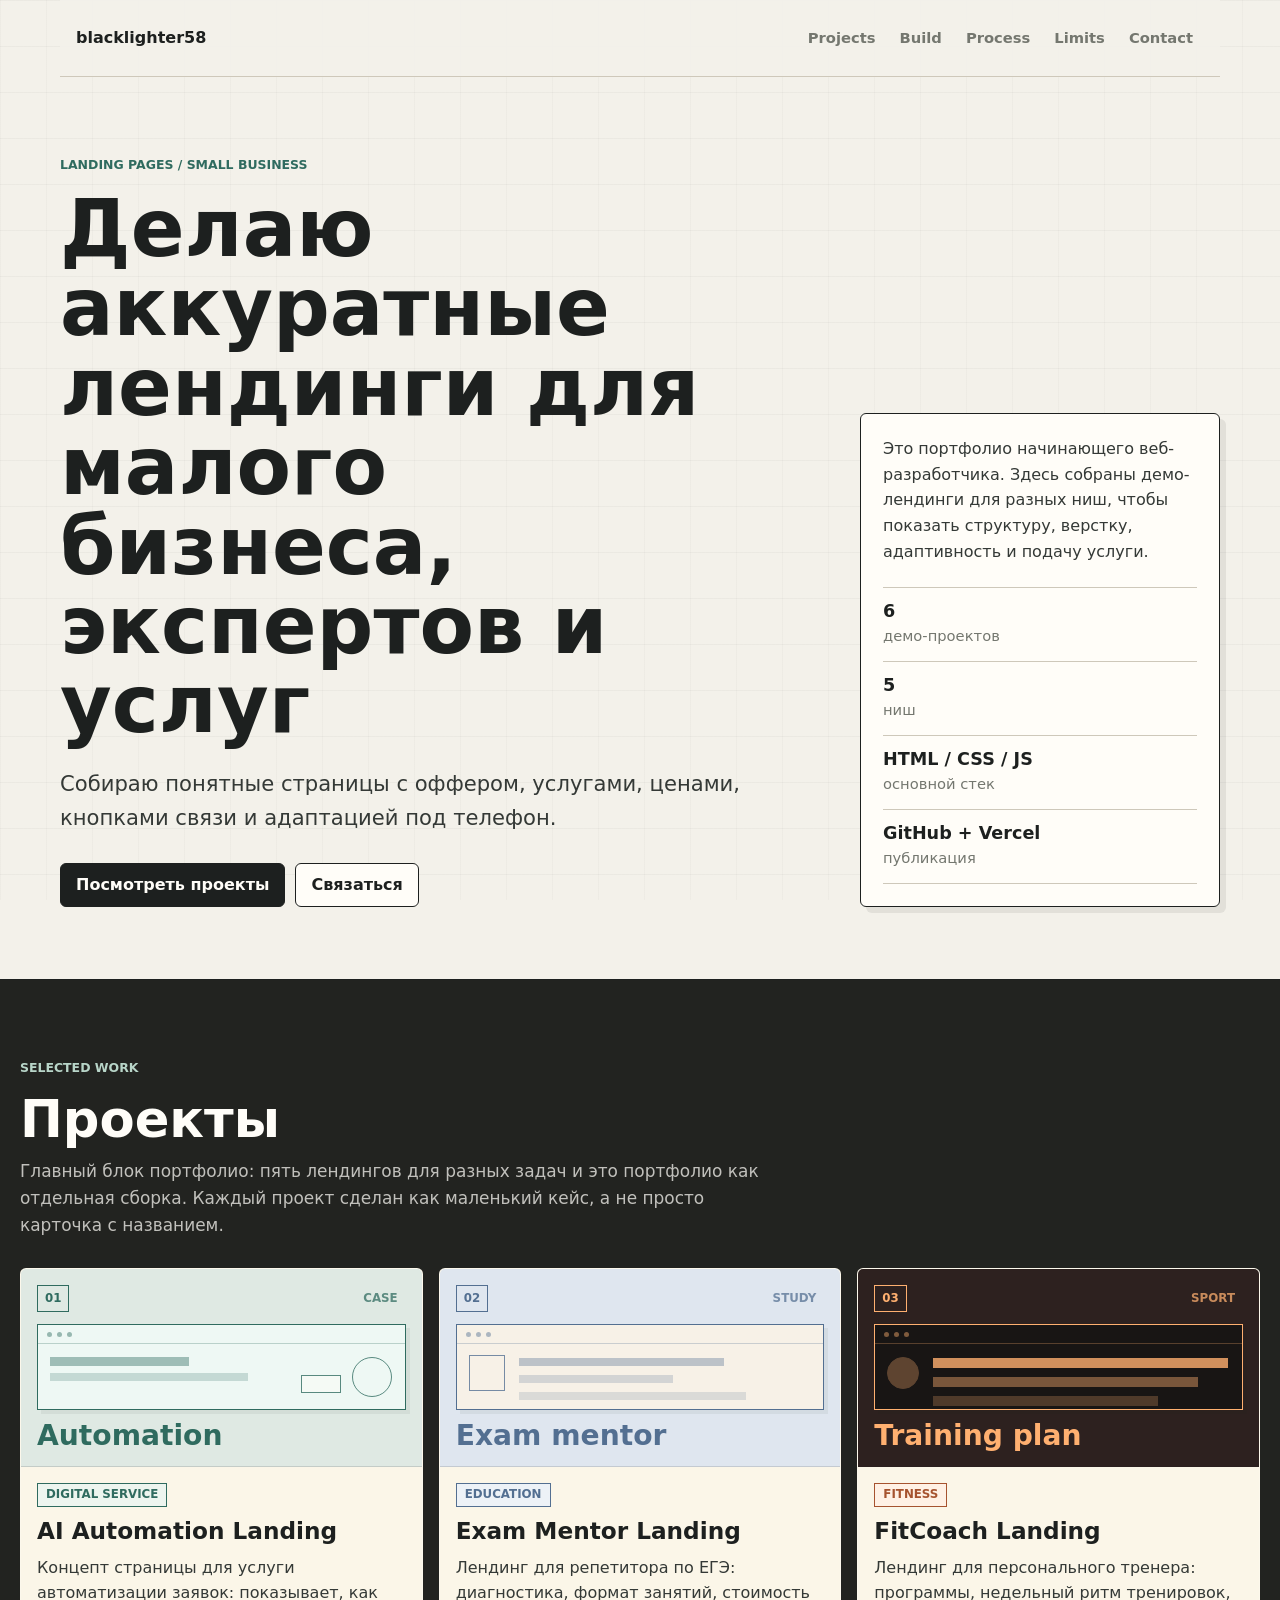
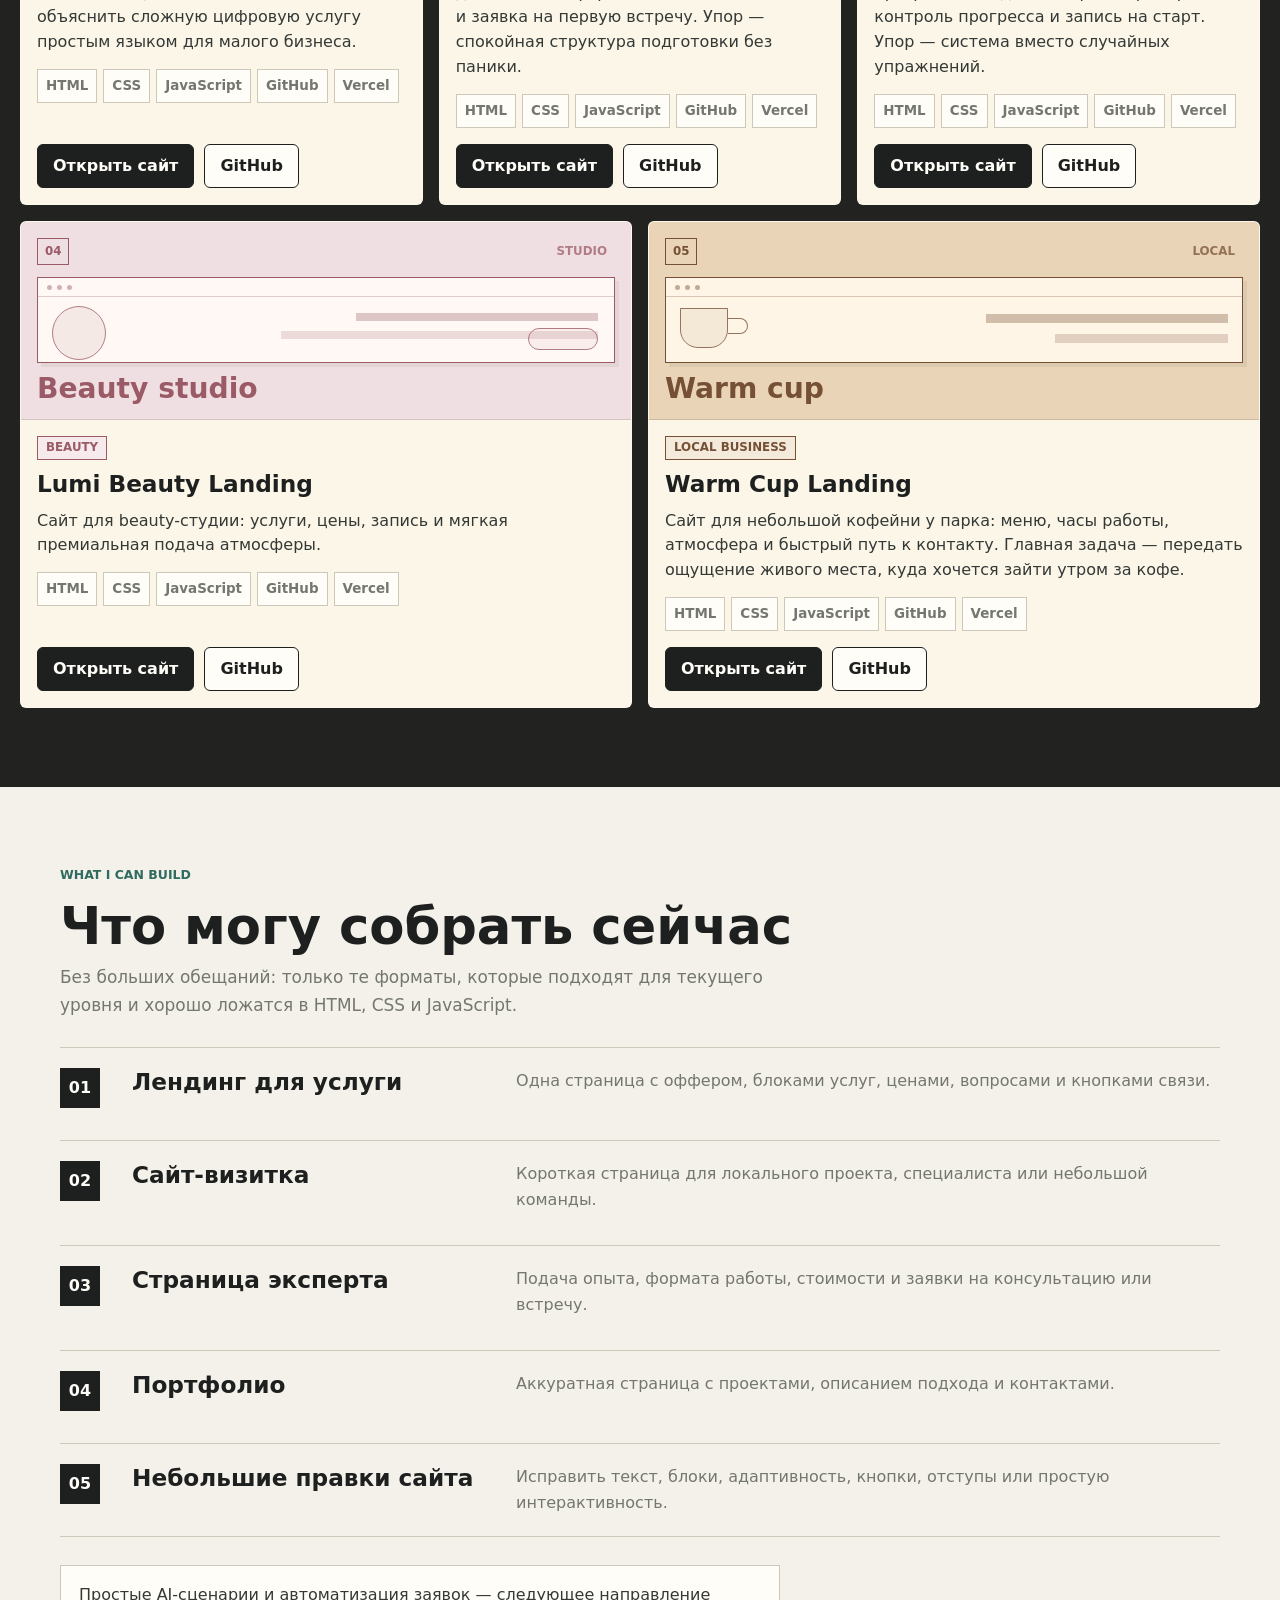
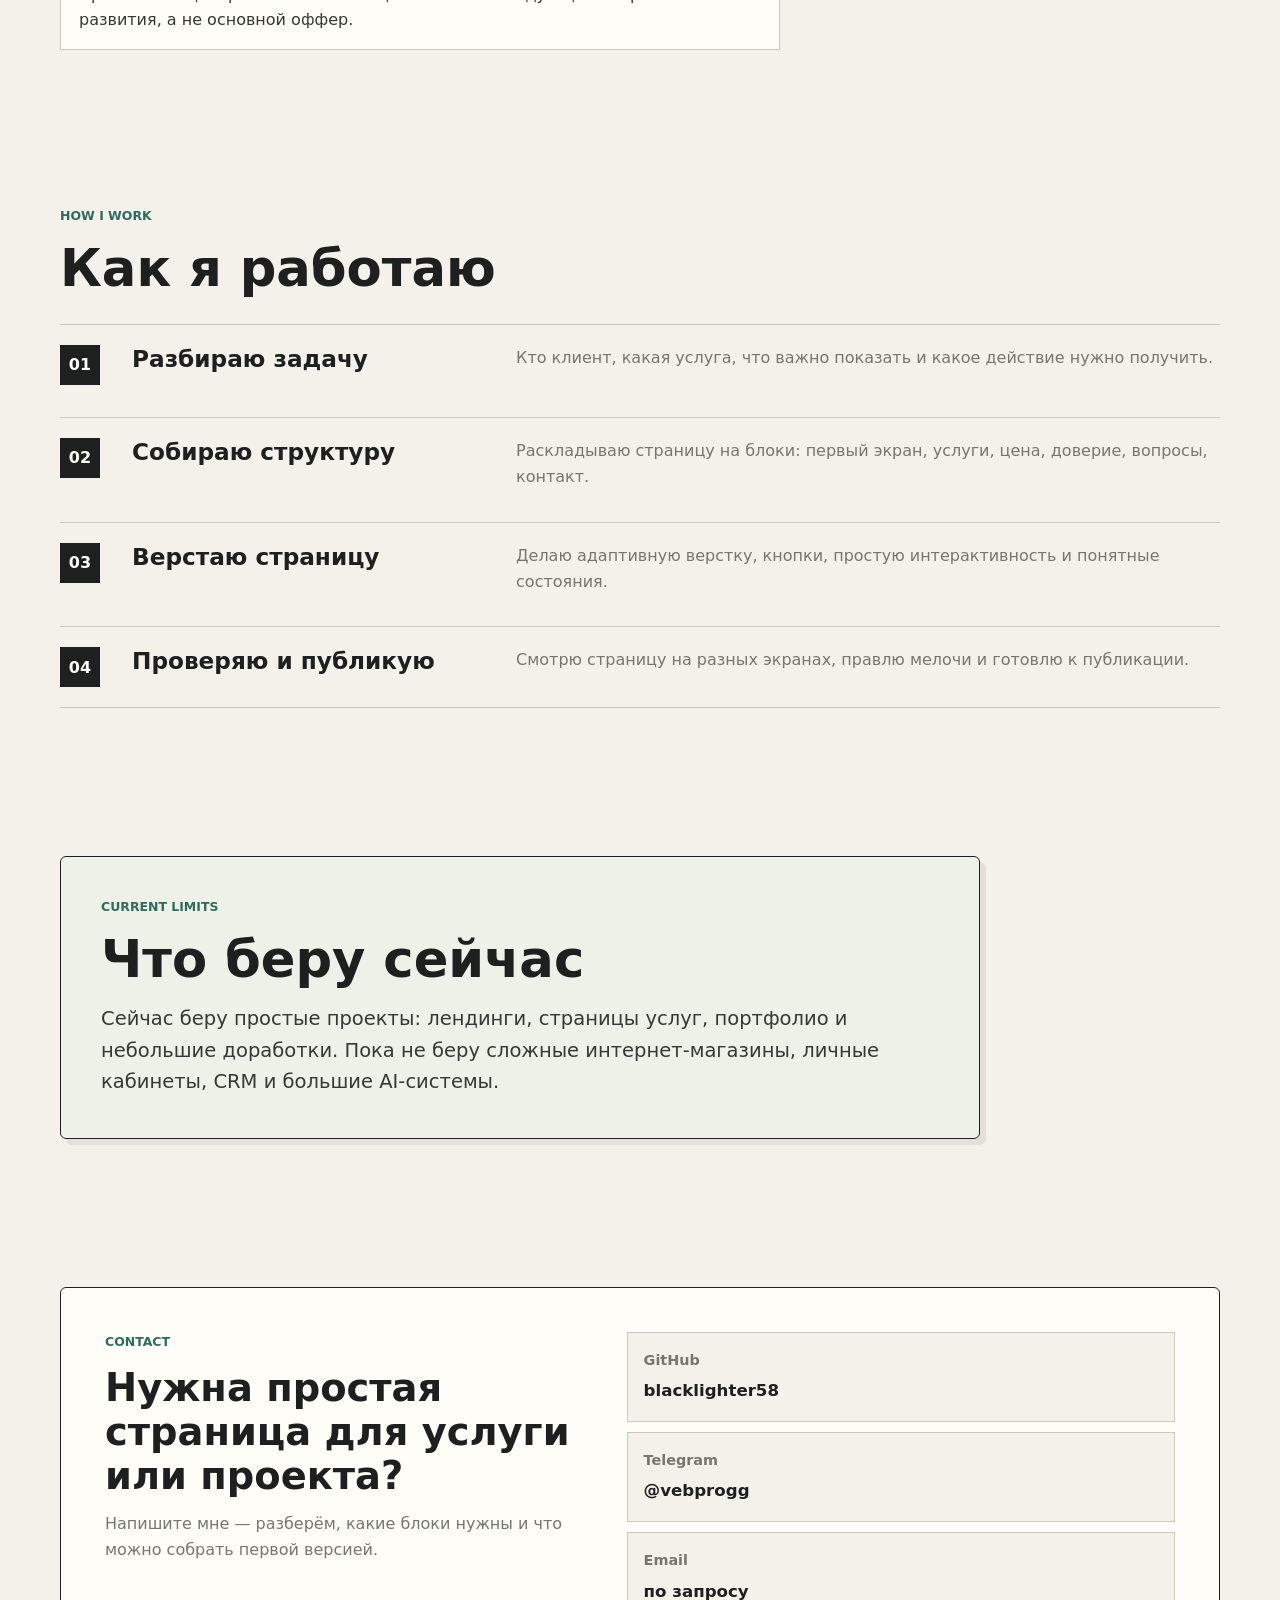
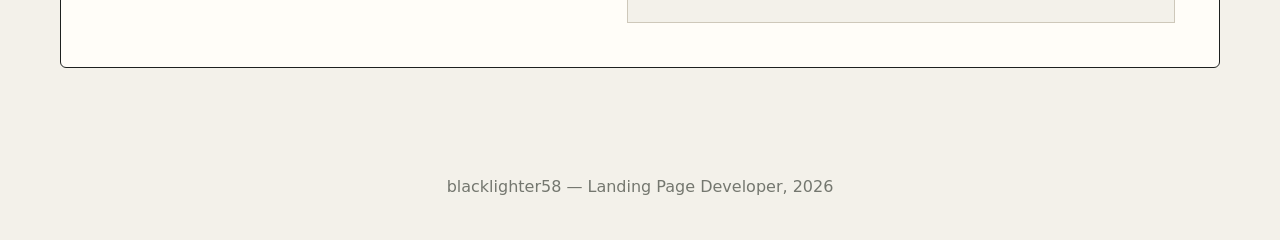
==== index.html @ e18c6d9f "Improve project card visuals" ====
<!DOCTYPE html>
<html lang="ru">
<head>
  <meta charset="UTF-8">
  <meta name="viewport" content="width=device-width, initial-scale=1.0">
  <meta name="description" content="blacklighter58 — начинающий веб-разработчик, который делает лендинги, страницы услуг и портфолио для малого бизнеса и экспертов.">
  <title>blacklighter58 — Landing Page Developer</title>
  <link rel="stylesheet" href="style.css">
</head>
<body>
  <header class="site-header">
    <a class="logo" href="#hero" aria-label="blacklighter58 home">blacklighter58</a>

    <button class="nav-toggle" type="button" aria-label="Открыть меню" aria-expanded="false">
      <span></span>
      <span></span>
      <span></span>
    </button>

    <nav class="site-nav" aria-label="Основная навигация">
      <a href="#projects">Projects</a>
      <a href="#build">Build</a>
      <a href="#process">Process</a>
      <a href="#limits">Limits</a>
      <a href="#contact">Contact</a>
    </nav>
  </header>

  <main>
    <section class="hero section" id="hero">
      <div class="hero-main">
        <p class="label">Landing pages / small business</p>
        <h1>Делаю аккуратные лендинги для малого бизнеса, экспертов и услуг</h1>
        <p class="hero-text">Собираю понятные страницы с оффером, услугами, ценами, кнопками связи и адаптацией под телефон.</p>

        <div class="hero-actions" aria-label="Быстрые действия">
          <a class="btn btn-primary" href="#projects">Посмотреть проекты</a>
          <a class="btn btn-secondary" href="#contact">Связаться</a>
        </div>
      </div>

      <aside class="hero-note" aria-label="Кратко о портфолио">
        <p>Это портфолио начинающего веб-разработчика. Здесь собраны демо-лендинги для разных ниш, чтобы показать структуру, верстку, адаптивность и подачу услуги.</p>
        <ul class="hero-stats" aria-label="Короткая статистика">
          <li><strong>6</strong><span>демо-проектов</span></li>
          <li><strong>5</strong><span>ниш</span></li>
          <li><strong>HTML / CSS / JS</strong><span>основной стек</span></li>
          <li><strong>GitHub + Vercel</strong><span>публикация</span></li>
        </ul>
      </aside>
    </section>

    <section class="section projects-section" id="projects">
      <div class="section-heading projects-heading">
        <p class="label">Selected work</p>
        <h2>Проекты</h2>
        <p>Главный блок портфолио: пять лендингов для разных задач и это портфолио как отдельная сборка. Каждый проект сделан как маленький кейс, а не просто карточка с названием.</p>
      </div>

      <div class="projects-list">
        <article class="project-card project-featured">
          <div class="project-cover cover-automation">
            <div class="cover-meta">
              <span class="project-number">01</span>
              <span>case</span>
            </div>
            <div class="preview-ui preview-automation" aria-hidden="true">
              <i></i>
              <i></i>
              <i></i>
              <i></i>
            </div>
            <strong>Automation</strong>
          </div>

          <div class="project-content">
            <p class="project-type">Digital service</p>
            <h3>AI Automation Landing</h3>
            <p>Концепт страницы для услуги автоматизации заявок: показывает, как объяснить сложную цифровую услугу простым языком для малого бизнеса.</p>

            <ul class="tech-list" aria-label="Технологии проекта AI Automation Landing">
              <li>HTML</li>
              <li>CSS</li>
              <li>JavaScript</li>
              <li>GitHub</li>
              <li>Vercel</li>
            </ul>

            <div class="project-actions">
              <a class="btn btn-primary" href="https://01-ai-automation-landing.vercel.app/" target="_blank" rel="noreferrer">Открыть сайт</a>
              <a class="btn btn-secondary" href="https://github.com/blacklighter58/01-ai-automation-landing" target="_blank" rel="noreferrer">GitHub</a>
            </div>
          </div>
        </article>

        <article class="project-card">
          <div class="project-cover cover-education">
            <div class="cover-meta">
              <span class="project-number">02</span>
              <span>study</span>
            </div>
            <div class="preview-ui preview-education" aria-hidden="true">
              <i></i>
              <i></i>
              <i></i>
              <i></i>
            </div>
            <strong>Exam mentor</strong>
          </div>

          <div class="project-content">
            <p class="project-type">Education</p>
            <h3>Exam Mentor Landing</h3>
            <p>Лендинг для репетитора по ЕГЭ: диагностика, формат занятий, стоимость и заявка на первую встречу. Упор — спокойная структура подготовки без паники.</p>

            <ul class="tech-list" aria-label="Технологии проекта Exam Mentor Landing">
              <li>HTML</li>
              <li>CSS</li>
              <li>JavaScript</li>
              <li>GitHub</li>
              <li>Vercel</li>
            </ul>

            <div class="project-actions">
              <a class="btn btn-primary" href="https://03-tutor-landing.vercel.app/" target="_blank" rel="noreferrer">Открыть сайт</a>
              <a class="btn btn-secondary" href="https://github.com/blacklighter58/03-tutor-landing" target="_blank" rel="noreferrer">GitHub</a>
            </div>
          </div>
        </article>

        <article class="project-card">
          <div class="project-cover cover-fitness">
            <div class="cover-meta">
              <span class="project-number">03</span>
              <span>sport</span>
            </div>
            <div class="preview-ui preview-fitness" aria-hidden="true">
              <i></i>
              <i></i>
              <i></i>
              <i></i>
            </div>
            <strong>Training plan</strong>
          </div>

          <div class="project-content">
            <p class="project-type">Fitness</p>
            <h3>FitCoach Landing</h3>
            <p>Лендинг для персонального тренера: программы, недельный ритм тренировок, контроль прогресса и запись на старт. Упор — система вместо случайных упражнений.</p>

            <ul class="tech-list" aria-label="Технологии проекта FitCoach Landing">
              <li>HTML</li>
              <li>CSS</li>
              <li>JavaScript</li>
              <li>GitHub</li>
              <li>Vercel</li>
            </ul>

            <div class="project-actions">
              <a class="btn btn-primary" href="https://04-fitness-coach-landing.vercel.app/" target="_blank" rel="noreferrer">Открыть сайт</a>
              <a class="btn btn-secondary" href="https://github.com/blacklighter58/04-fitness-coach-landing" target="_blank" rel="noreferrer">GitHub</a>
            </div>
          </div>
        </article>

        <article class="project-card">
          <div class="project-cover cover-beauty">
            <div class="cover-meta">
              <span class="project-number">04</span>
              <span>studio</span>
            </div>
            <div class="preview-ui preview-beauty" aria-hidden="true">
              <i></i>
              <i></i>
              <i></i>
              <i></i>
            </div>
            <strong>Beauty studio</strong>
          </div>

          <div class="project-content">
            <p class="project-type">Beauty</p>
            <h3>Lumi Beauty Landing</h3>
            <p>Сайт для beauty-студии: услуги, цены, запись и мягкая премиальная подача атмосферы.</p>

            <ul class="tech-list" aria-label="Технологии проекта Lumi Beauty Landing">
              <li>HTML</li>
              <li>CSS</li>
              <li>JavaScript</li>
              <li>GitHub</li>
              <li>Vercel</li>
            </ul>

            <div class="project-actions">
              <a class="btn btn-primary" href="https://05-beauty-studio-landing.vercel.app/" target="_blank" rel="noreferrer">Открыть сайт</a>
              <a class="btn btn-secondary" href="https://github.com/blacklighter58/05-beauty-studio-landing" target="_blank" rel="noreferrer">GitHub</a>
            </div>
          </div>
        </article>

        <article class="project-card">
          <div class="project-cover cover-cafe">
            <div class="cover-meta">
              <span class="project-number">05</span>
              <span>local</span>
            </div>
            <div class="preview-ui preview-cafe" aria-hidden="true">
              <i></i>
              <i></i>
              <i></i>
              <i></i>
            </div>
            <strong>Warm cup</strong>
          </div>

          <div class="project-content">
            <p class="project-type">Local business</p>
            <h3>Warm Cup Landing</h3>
            <p>Сайт для небольшой кофейни у парка: меню, часы работы, атмосфера и быстрый путь к контакту. Главная задача — передать ощущение живого места, куда хочется зайти утром за кофе.</p>

            <ul class="tech-list" aria-label="Технологии проекта Warm Cup Landing">
              <li>HTML</li>
              <li>CSS</li>
              <li>JavaScript</li>
              <li>GitHub</li>
              <li>Vercel</li>
            </ul>

            <div class="project-actions">
              <a class="btn btn-primary" href="https://06-cafe-landing.vercel.app/" target="_blank" rel="noreferrer">Открыть сайт</a>
              <a class="btn btn-secondary" href="https://github.com/blacklighter58/06-cafe-landing" target="_blank" rel="noreferrer">GitHub</a>
            </div>
          </div>
        </article>
      </div>
    </section>

    <section class="section build-section" id="build">
      <div class="section-heading">
        <p class="label">What I can build</p>
        <h2>Что могу собрать сейчас</h2>
        <p>Без больших обещаний: только те форматы, которые подходят для текущего уровня и хорошо ложатся в HTML, CSS и JavaScript.</p>
      </div>

      <div class="build-list">
        <article>
          <span>01</span>
          <h3>Лендинг для услуги</h3>
          <p>Одна страница с оффером, блоками услуг, ценами, вопросами и кнопками связи.</p>
        </article>
        <article>
          <span>02</span>
          <h3>Сайт-визитка</h3>
          <p>Короткая страница для локального проекта, специалиста или небольшой команды.</p>
        </article>
        <article>
          <span>03</span>
          <h3>Страница эксперта</h3>
          <p>Подача опыта, формата работы, стоимости и заявки на консультацию или встречу.</p>
        </article>
        <article>
          <span>04</span>
          <h3>Портфолио</h3>
          <p>Аккуратная страница с проектами, описанием подхода и контактами.</p>
        </article>
        <article>
          <span>05</span>
          <h3>Небольшие правки сайта</h3>
          <p>Исправить текст, блоки, адаптивность, кнопки, отступы или простую интерактивность.</p>
        </article>
      </div>

      <p class="build-note">Простые AI-сценарии и автоматизация заявок — следующее направление развития, а не основной оффер.</p>
    </section>

    <section class="section process-section" id="process">
      <div class="section-heading">
        <p class="label">How I work</p>
        <h2>Как я работаю</h2>
      </div>

      <div class="process-list">
        <article>
          <span>01</span>
          <h3>Разбираю задачу</h3>
          <p>Кто клиент, какая услуга, что важно показать и какое действие нужно получить.</p>
        </article>
        <article>
          <span>02</span>
          <h3>Собираю структуру</h3>
          <p>Раскладываю страницу на блоки: первый экран, услуги, цена, доверие, вопросы, контакт.</p>
        </article>
        <article>
          <span>03</span>
          <h3>Верстаю страницу</h3>
          <p>Делаю адаптивную верстку, кнопки, простую интерактивность и понятные состояния.</p>
        </article>
        <article>
          <span>04</span>
          <h3>Проверяю и публикую</h3>
          <p>Смотрю страницу на разных экранах, правлю мелочи и готовлю к публикации.</p>
        </article>
      </div>
    </section>

    <section class="section limits-section" id="limits">
      <div class="limits-card">
        <p class="label">Current limits</p>
        <h2>Что беру сейчас</h2>
        <p>Сейчас беру простые проекты: лендинги, страницы услуг, портфолио и небольшие доработки. Пока не беру сложные интернет-магазины, личные кабинеты, CRM и большие AI-системы.</p>
      </div>
    </section>

    <section class="section contact-section" id="contact">
      <div class="contact-cta">
        <div>
          <p class="label">Contact</p>
          <h2>Нужна простая страница для услуги или проекта?</h2>
          <p>Напишите мне — разберём, какие блоки нужны и что можно собрать первой версией.</p>
        </div>

        <div class="contact-grid">
          <a class="contact-card" href="https://github.com/blacklighter58" target="_blank" rel="noreferrer">
            <span>GitHub</span>
            <strong>blacklighter58</strong>
          </a>
          <a class="contact-card" href="https://t.me/vebprogg" target="_blank" rel="noreferrer">
            <span>Telegram</span>
            <strong>@vebprogg</strong>
          </a>
          <div class="contact-card">
            <span>Email</span>
            <strong>по запросу</strong>
          </div>
        </div>
      </div>
    </section>
  </main>

  <footer class="site-footer">
    <p>blacklighter58 — Landing Page Developer, 2026</p>
  </footer>

  <script src="script.js"></script>
</body>
</html>
---- style.css ----
:root {
  --paper: #f3f1ea;
  --surface: #fffdf8;
  --surface-2: #ebe7dc;
  --ink: #1d201f;
  --text: #343936;
  --muted: #74776f;
  --line: #cec8ba;
  --green: #2f6b5f;
  --blue: #536f91;
  --orange: #b35f35;
  --rose: #9a5a66;
  --coffee: #765035;
  --dark: #222320;
  --radius: 6px;
  --container: 1160px;
  --projects-container: 1400px;
}

* {
  box-sizing: border-box;
}

html {
  scroll-behavior: smooth;
}

body {
  margin: 0;
  color: var(--ink);
  background: var(--paper);
  font-family: Inter, ui-sans-serif, system-ui, -apple-system, BlinkMacSystemFont, "Segoe UI", sans-serif;
  line-height: 1.62;
}

body::before {
  content: "";
  position: fixed;
  inset: 0;
  z-index: -1;
  pointer-events: none;
  background:
    linear-gradient(rgba(29, 32, 31, 0.035) 1px, transparent 1px),
    linear-gradient(90deg, rgba(29, 32, 31, 0.025) 1px, transparent 1px);
  background-size: 46px 46px;
}

a {
  color: inherit;
  text-decoration: none;
}

.site-header {
  position: sticky;
  top: 0;
  z-index: 20;
  display: flex;
  align-items: center;
  justify-content: space-between;
  width: min(100%, var(--container));
  margin: 0 auto;
  padding: 18px 16px;
  border-bottom: 1px solid var(--line);
  background: rgba(243, 241, 234, 0.94);
}

.logo {
  font-weight: 900;
  letter-spacing: 0;
}

.site-nav {
  display: flex;
  gap: 2px;
}

.site-nav a {
  padding: 8px 11px;
  color: var(--muted);
  font-size: 0.92rem;
  font-weight: 800;
  transition: color 160ms ease, background 160ms ease, transform 160ms ease;
}

.site-nav a:hover,
.site-nav a:focus-visible {
  color: var(--ink);
  background: var(--surface-2);
  transform: translateY(-1px);
}

.nav-toggle {
  display: none;
  width: 42px;
  height: 42px;
  padding: 0;
  border: 1px solid var(--ink);
  border-radius: var(--radius);
  background: var(--surface);
  cursor: pointer;
}

.nav-toggle span {
  display: block;
  width: 18px;
  height: 2px;
  margin: 4px auto;
  background: var(--ink);
  transition: opacity 160ms ease, transform 160ms ease;
}

.nav-toggle.is-open span:nth-child(1) {
  transform: translateY(6px) rotate(45deg);
}

.nav-toggle.is-open span:nth-child(2) {
  opacity: 0;
}

.nav-toggle.is-open span:nth-child(3) {
  transform: translateY(-6px) rotate(-45deg);
}

.section {
  width: min(100% - 32px, var(--container));
  margin: 0 auto;
  padding: 78px 0;
  scroll-margin-top: 86px;
}

.label {
  width: fit-content;
  margin: 0 0 14px;
  color: var(--green);
  font-size: 0.78rem;
  font-weight: 900;
  letter-spacing: 0;
  text-transform: uppercase;
}

h1,
h2,
h3,
p {
  margin-top: 0;
}

h1 {
  max-width: 850px;
  margin-bottom: 22px;
  font-size: clamp(2.75rem, 6.2vw, 5.8rem);
  line-height: 1;
  letter-spacing: 0;
  text-wrap: balance;
}

h2 {
  margin-bottom: 0;
  font-size: clamp(2rem, 4vw, 3.25rem);
  line-height: 1.08;
  letter-spacing: 0;
}

h3 {
  margin-bottom: 10px;
  font-size: clamp(1.15rem, 2vw, 1.45rem);
  line-height: 1.24;
}

.hero {
  display: grid;
  grid-template-columns: minmax(0, 1fr) 360px;
  gap: 56px;
  align-items: end;
  min-height: min(740px, calc(100vh - 76px));
  padding-top: 78px;
  padding-bottom: 72px;
}

.hero-text {
  max-width: 720px;
  margin-bottom: 28px;
  color: var(--text);
  font-size: clamp(1.08rem, 2vw, 1.32rem);
}

.hero-note {
  padding: 22px;
  border: 1px solid var(--ink);
  border-radius: var(--radius);
  background: var(--surface);
  box-shadow: 6px 6px 0 rgba(29, 32, 31, 0.08);
}

.hero-note p {
  margin-bottom: 22px;
  color: var(--text);
}

.hero-stats {
  display: grid;
  gap: 0;
  padding: 0;
  margin: 0;
  list-style: none;
  border-top: 1px solid var(--line);
}

.hero-stats li {
  display: grid;
  gap: 2px;
  padding: 13px 0;
  border-bottom: 1px solid var(--line);
}

.hero-stats strong {
  font-size: 1.1rem;
  line-height: 1.2;
}

.hero-stats span {
  color: var(--muted);
  font-size: 0.92rem;
}

.hero-actions,
.project-actions {
  display: flex;
  flex-wrap: wrap;
  gap: 10px;
}

.btn {
  display: inline-flex;
  align-items: center;
  justify-content: center;
  min-height: 44px;
  padding: 10px 15px;
  border: 1px solid var(--ink);
  border-radius: var(--radius);
  font-weight: 900;
  line-height: 1.2;
  transition: transform 160ms ease, box-shadow 160ms ease, background 160ms ease, color 160ms ease;
}

.btn:hover,
.btn:focus-visible {
  transform: translateY(-2px);
  box-shadow: 4px 4px 0 rgba(29, 32, 31, 0.13);
}

.btn:active {
  transform: translateY(0) scale(0.98);
  box-shadow: 1px 1px 0 rgba(29, 32, 31, 0.16);
}

.btn-primary {
  color: var(--surface);
  background: var(--ink);
}

.btn-primary:hover,
.btn-primary:focus-visible {
  background: var(--green);
}

.btn-secondary {
  color: var(--ink);
  background: var(--surface);
}

.btn-secondary:hover,
.btn-secondary:focus-visible {
  background: var(--surface-2);
}

.section-heading {
  max-width: 780px;
  margin-bottom: 28px;
}

.section-heading p:not(.label) {
  max-width: 760px;
  margin: 10px 0 0;
  color: var(--muted);
  font-size: 1.06rem;
}

.projects-section {
  width: 100%;
  max-width: none;
  padding-right: max(20px, calc((100% - var(--projects-container)) / 2));
  padding-left: max(20px, calc((100% - var(--projects-container)) / 2));
  background: var(--dark);
  color: var(--surface);
  border-top: 1px solid var(--ink);
  border-bottom: 1px solid var(--ink);
}

.projects-heading p:not(.label) {
  color: rgba(255, 253, 248, 0.72);
}

.projects-heading .label {
  color: #b8d5c8;
}

.projects-list {
  display: grid;
  grid-template-columns: repeat(12, minmax(0, 1fr));
  gap: 16px;
  align-items: stretch;
}

.project-card {
  grid-column: span 4;
  display: flex;
  flex-direction: column;
  min-height: 100%;
  border: 1px solid rgba(255, 253, 248, 0.22);
  border-radius: var(--radius);
  background: #fbf6e8;
  color: var(--ink);
  overflow: hidden;
  transition: transform 160ms ease, box-shadow 160ms ease;
}

.project-card:hover {
  transform: translateY(-3px);
  box-shadow: 6px 6px 0 rgba(255, 253, 248, 0.08);
}

.project-featured {
  grid-column: span 4;
  display: flex;
  flex-direction: column;
}

.project-card:nth-child(2) {
  grid-column: span 4;
}

.project-card:nth-child(3) {
  grid-column: span 4;
}

.project-card:nth-child(4),
.project-card:nth-child(5) {
  grid-column: span 6;
}

.project-cover {
  position: relative;
  min-height: 190px;
  display: grid;
  grid-template-rows: auto 1fr auto;
  gap: 12px;
  padding: 16px;
  border-bottom: 1px solid rgba(29, 32, 31, 0.14);
  overflow: hidden;
}

.project-featured .project-cover {
  min-height: 190px;
  border-right: 0;
  border-bottom: 1px solid rgba(29, 32, 31, 0.14);
}

.cover-meta {
  position: relative;
  z-index: 1;
  display: flex;
  align-items: center;
  justify-content: space-between;
  gap: 10px;
  color: currentColor;
  font-size: 0.74rem;
  font-weight: 900;
  text-transform: uppercase;
}

.project-number,
.cover-meta span:last-child {
  width: fit-content;
  padding: 3px 7px;
  border: 1px solid currentColor;
}

.cover-meta span:last-child {
  border-color: transparent;
  opacity: 0.74;
}

.preview-ui {
  position: relative;
  z-index: 1;
  min-height: 86px;
  border: 1px solid currentColor;
  background: rgba(255, 253, 248, 0.42);
  overflow: hidden;
  box-shadow: 4px 4px 0 rgba(29, 32, 31, 0.06);
}

.preview-ui::before,
.preview-ui::after,
.preview-ui i {
  content: "";
  position: absolute;
  display: block;
}

.preview-ui::before {
  top: 0;
  right: 0;
  left: 0;
  height: 18px;
  border-bottom: 1px solid currentColor;
  opacity: 0.28;
}

.preview-ui::after {
  top: 7px;
  left: 9px;
  width: 5px;
  height: 5px;
  border-radius: 50%;
  background: currentColor;
  box-shadow: 10px 0 0 currentColor, 20px 0 0 currentColor;
  opacity: 0.45;
}

.preview-ui i {
  border: 1px solid currentColor;
  background: rgba(255, 253, 248, 0.5);
  opacity: 0.78;
}

.project-cover strong {
  position: relative;
  z-index: 1;
  max-width: 260px;
  font-size: clamp(1.45rem, 2.2vw, 2.05rem);
  line-height: 1;
}

.project-type {
  align-self: flex-start;
  width: fit-content;
  margin-bottom: 10px;
  padding: 5px 8px;
  border: 1px solid currentColor;
  color: var(--muted);
  font-size: 0.74rem;
  font-weight: 900;
  line-height: 1;
  text-transform: uppercase;
}

.project-card:nth-child(1) .project-type {
  color: var(--green);
  background: #edf5ef;
}

.project-card:nth-child(2) .project-type {
  color: var(--blue);
  background: #edf2f7;
}

.project-card:nth-child(3) .project-type {
  color: #a6532f;
  background: #fff1e5;
}

.project-card:nth-child(4) .project-type {
  color: var(--rose);
  background: #f7eaed;
}

.project-card:nth-child(5) .project-type {
  color: var(--coffee);
  background: #f4eadc;
}

.cover-automation {
  background: #dfe9e3;
  color: var(--green);
}

.preview-automation {
  background: #eef8f4;
}

.preview-automation i:nth-child(1) {
  top: 32px;
  left: 12px;
  width: 38%;
  height: 9px;
  border: 0;
  background: currentColor;
  opacity: 0.42;
}

.preview-automation i:nth-child(2) {
  top: 48px;
  left: 12px;
  width: 54%;
  height: 8px;
  border: 0;
  background: currentColor;
  opacity: 0.22;
}

.preview-automation i:nth-child(3) {
  right: 13px;
  bottom: 12px;
  width: 40px;
  height: 40px;
  border-radius: 50%;
  background: transparent;
}

.preview-automation i:nth-child(4) {
  right: 64px;
  bottom: 16px;
  width: 40px;
  height: 18px;
}

.cover-education {
  background: #dfe6ef;
  color: var(--blue);
}

.preview-education {
  background: #f7f1e7;
}

.preview-education i:nth-child(1) {
  top: 30px;
  left: 12px;
  width: 36px;
  height: 36px;
  background: transparent;
}

.preview-education i:nth-child(2),
.preview-education i:nth-child(3),
.preview-education i:nth-child(4) {
  left: 62px;
  height: 8px;
  border: 0;
  background: currentColor;
}

.preview-education i:nth-child(2) {
  top: 33px;
  width: 56%;
  opacity: 0.36;
}

.preview-education i:nth-child(3) {
  top: 50px;
  width: 42%;
  opacity: 0.22;
}

.preview-education i:nth-child(4) {
  top: 67px;
  width: 62%;
  opacity: 0.18;
}

.cover-fitness {
  background: #2d211f;
  color: #ffb070;
}

.preview-fitness {
  background: #181514;
  color: #ffb070;
}

.preview-fitness i:nth-child(1) {
  top: 32px;
  left: 12px;
  width: 32px;
  height: 32px;
  border-radius: 50%;
  background: currentColor;
  opacity: 0.3;
}

.preview-fitness i:nth-child(2),
.preview-fitness i:nth-child(3),
.preview-fitness i:nth-child(4) {
  right: 14px;
  left: 58px;
  height: 10px;
  border: 0;
  background: currentColor;
}

.preview-fitness i:nth-child(2) {
  top: 33px;
  opacity: 0.8;
}

.preview-fitness i:nth-child(3) {
  top: 52px;
  right: 44px;
  opacity: 0.42;
}

.preview-fitness i:nth-child(4) {
  top: 71px;
  right: 84px;
  opacity: 0.24;
}

.cover-beauty {
  background: #f0dfe2;
  color: var(--rose);
}

.preview-beauty {
  background: #fff8f4;
}

.preview-beauty i:nth-child(1) {
  top: 28px;
  left: 14px;
  width: 54px;
  height: 54px;
  border-radius: 50%;
  background: rgba(154, 90, 102, 0.12);
}

.preview-beauty i:nth-child(2) {
  top: 35px;
  right: 16px;
  width: 42%;
  height: 8px;
  border: 0;
  background: currentColor;
  opacity: 0.32;
}

.preview-beauty i:nth-child(3) {
  top: 53px;
  right: 16px;
  width: 55%;
  height: 8px;
  border: 0;
  background: currentColor;
  opacity: 0.18;
}

.preview-beauty i:nth-child(4) {
  right: 16px;
  bottom: 12px;
  width: 70px;
  height: 22px;
  border-radius: 999px;
  background: rgba(154, 90, 102, 0.08);
}

.cover-cafe {
  background: #e9d4b8;
  color: var(--coffee);
}

.preview-cafe {
  background: #fff5e6;
}

.preview-cafe i:nth-child(1) {
  top: 30px;
  left: 14px;
  width: 48px;
  height: 40px;
  border-radius: 0 0 18px 18px;
  background: rgba(118, 80, 53, 0.1);
}

.preview-cafe i:nth-child(2) {
  top: 40px;
  left: 62px;
  width: 20px;
  height: 16px;
  border-left: 0;
  border-radius: 0 12px 12px 0;
  background: transparent;
}

.preview-cafe i:nth-child(3),
.preview-cafe i:nth-child(4) {
  right: 14px;
  height: 9px;
  border: 0;
  background: currentColor;
}

.preview-cafe i:nth-child(3) {
  top: 36px;
  width: 42%;
  opacity: 0.34;
}

.preview-cafe i:nth-child(4) {
  top: 56px;
  width: 30%;
  opacity: 0.22;
}

.project-content {
  display: flex;
  flex-direction: column;
  flex: 1;
  padding: 16px;
}

.project-content p:not(.project-type) {
  margin-bottom: 0;
  color: var(--text);
  line-height: 1.55;
}

.tech-list {
  display: flex;
  flex-wrap: wrap;
  gap: 6px;
  padding: 0;
  margin: 14px 0 0;
  list-style: none;
}

.tech-list li {
  padding: 5px 8px;
  border: 1px solid var(--line);
  background: var(--surface);
  color: var(--muted);
  font-size: 0.84rem;
  font-weight: 900;
}

.project-actions {
  margin-top: auto;
  padding-top: 16px;
}

.build-list,
.process-list {
  display: grid;
  gap: 12px;
}

.build-list article,
.process-list article {
  display: grid;
  grid-template-columns: 54px minmax(0, 0.52fr) minmax(0, 1fr);
  gap: 18px;
  align-items: start;
  padding: 20px 0;
  border-top: 1px solid var(--line);
}

.build-list article:last-child,
.process-list article:last-child {
  border-bottom: 1px solid var(--line);
}

.build-list span,
.process-list span {
  display: inline-flex;
  align-items: center;
  justify-content: center;
  width: 40px;
  height: 40px;
  border: 1px solid var(--ink);
  color: var(--surface);
  background: var(--ink);
  font-weight: 900;
}

.build-list h3,
.process-list h3 {
  margin-bottom: 0;
}

.build-list p,
.process-list p {
  margin-bottom: 0;
  color: var(--muted);
}

.build-note {
  max-width: 720px;
  margin: 28px 0 0;
  padding: 16px 18px;
  border: 1px solid var(--line);
  background: var(--surface);
  color: var(--text);
}

.limits-section {
  padding-top: 70px;
}

.limits-card {
  max-width: 920px;
  padding: clamp(24px, 5vw, 40px);
  border: 1px solid var(--ink);
  border-radius: var(--radius);
  background: #edf1e8;
  box-shadow: 6px 6px 0 rgba(29, 32, 31, 0.08);
}

.limits-card h2 {
  margin-bottom: 16px;
}

.limits-card p:not(.label) {
  margin-bottom: 0;
  color: var(--text);
  font-size: clamp(1.05rem, 2vw, 1.22rem);
}

.contact-section {
  padding-top: 70px;
}

.contact-cta {
  display: grid;
  grid-template-columns: minmax(0, 0.9fr) minmax(330px, 1fr);
  gap: 28px;
  padding: clamp(26px, 5vw, 44px);
  border: 1px solid var(--ink);
  border-radius: var(--radius);
  background: var(--surface);
}

.contact-cta h2 {
  max-width: 620px;
  margin-bottom: 14px;
  font-size: clamp(1.8rem, 3vw, 2.6rem);
  line-height: 1.14;
}

.contact-cta p:not(.label) {
  max-width: 520px;
  margin-bottom: 0;
  color: var(--muted);
}

.contact-grid {
  display: grid;
  gap: 10px;
}

.contact-card {
  display: grid;
  gap: 6px;
  min-height: 88px;
  padding: 16px;
  border: 1px solid var(--line);
  background: var(--paper);
  transition: transform 160ms ease, box-shadow 160ms ease, border-color 160ms ease;
}

.contact-card:hover,
.contact-card:focus-visible {
  border-color: var(--ink);
  transform: translateY(-2px);
  box-shadow: 4px 4px 0 rgba(29, 32, 31, 0.1);
}

.contact-card span {
  color: var(--muted);
  font-size: 0.9rem;
  font-weight: 900;
}

.contact-card strong {
  color: var(--ink);
  font-size: 1.04rem;
  overflow-wrap: anywhere;
}

.site-footer {
  padding: 28px 16px 40px;
  color: var(--muted);
  text-align: center;
}

.site-footer p {
  margin: 0;
}

.reveal {
  opacity: 0;
  transform: translateY(12px);
  transition: opacity 380ms ease, transform 380ms ease;
}

.reveal.is-visible {
  opacity: 1;
  transform: translateY(0);
}

@media (max-width: 980px) {
  .site-header {
    width: min(100% - 24px, var(--container));
  }

  .nav-toggle {
    display: block;
  }

  .site-nav {
    position: absolute;
    top: calc(100% + 1px);
    right: 12px;
    left: 12px;
    display: none;
    flex-direction: column;
    align-items: stretch;
    padding: 10px;
    border: 1px solid var(--line);
    background: var(--surface);
    box-shadow: 6px 6px 0 rgba(29, 32, 31, 0.08);
  }

  .site-nav.is-open {
    display: flex;
  }

  .site-nav a {
    padding: 12px;
  }

  .hero,
  .contact-cta {
    grid-template-columns: 1fr;
  }

  .hero {
    min-height: auto;
    padding-top: 72px;
  }

  .hero-note {
    max-width: 620px;
  }

  .projects-list {
    grid-template-columns: repeat(12, minmax(0, 1fr));
  }

  .project-card,
  .project-card:nth-child(2),
  .project-card:nth-child(3),
  .project-card:nth-child(4),
  .project-card:nth-child(5),
  .project-featured {
    grid-column: span 6;
    display: flex;
    flex-direction: column;
  }

  .project-featured .project-cover {
    min-height: 176px;
    border-right: 0;
    border-bottom: 1px solid rgba(29, 32, 31, 0.14);
  }

  .build-list article,
  .process-list article {
    grid-template-columns: 46px minmax(0, 1fr);
  }

  .build-list p,
  .process-list p {
    grid-column: 2;
  }
}

@media (max-width: 680px) {
  .section {
    width: min(100% - 24px, var(--container));
    padding: 62px 0;
  }

  .projects-section {
    padding-right: 12px;
    padding-left: 12px;
  }

  h1 {
    font-size: clamp(2.15rem, 10vw, 3.25rem);
  }

  .hero-actions,
  .project-actions {
    flex-direction: column;
  }

  .btn {
    width: 100%;
  }

  .projects-list {
    grid-template-columns: repeat(12, minmax(0, 1fr));
  }

  .project-card,
  .project-card:nth-child(2),
  .project-card:nth-child(3),
  .project-card:nth-child(4),
  .project-card:nth-child(5),
  .project-featured {
    grid-column: span 12;
  }

  .project-cover,
  .project-featured .project-cover {
    min-height: 160px;
  }

  .build-list article,
  .process-list article {
    grid-template-columns: 1fr;
    gap: 8px;
  }

  .build-list p,
  .process-list p {
    grid-column: auto;
  }

  .contact-cta,
  .limits-card {
    padding: 20px;
  }
}
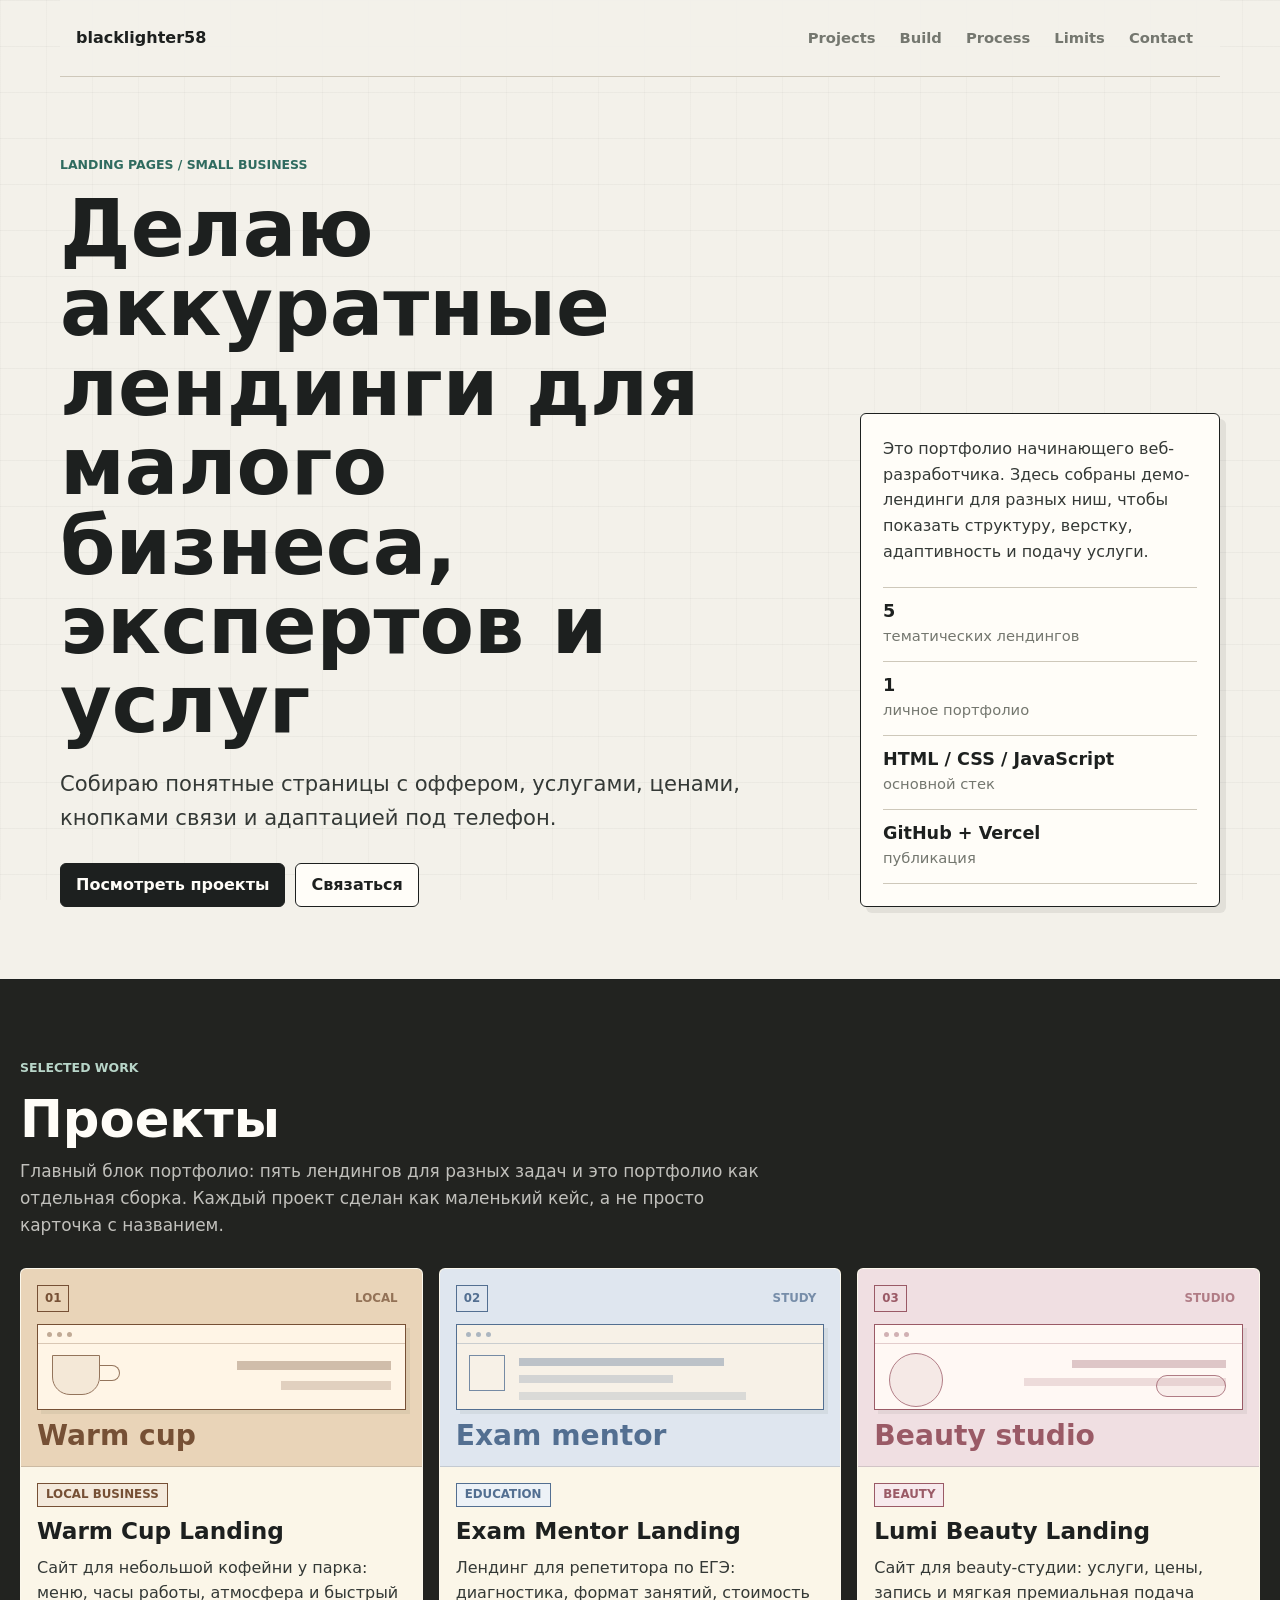
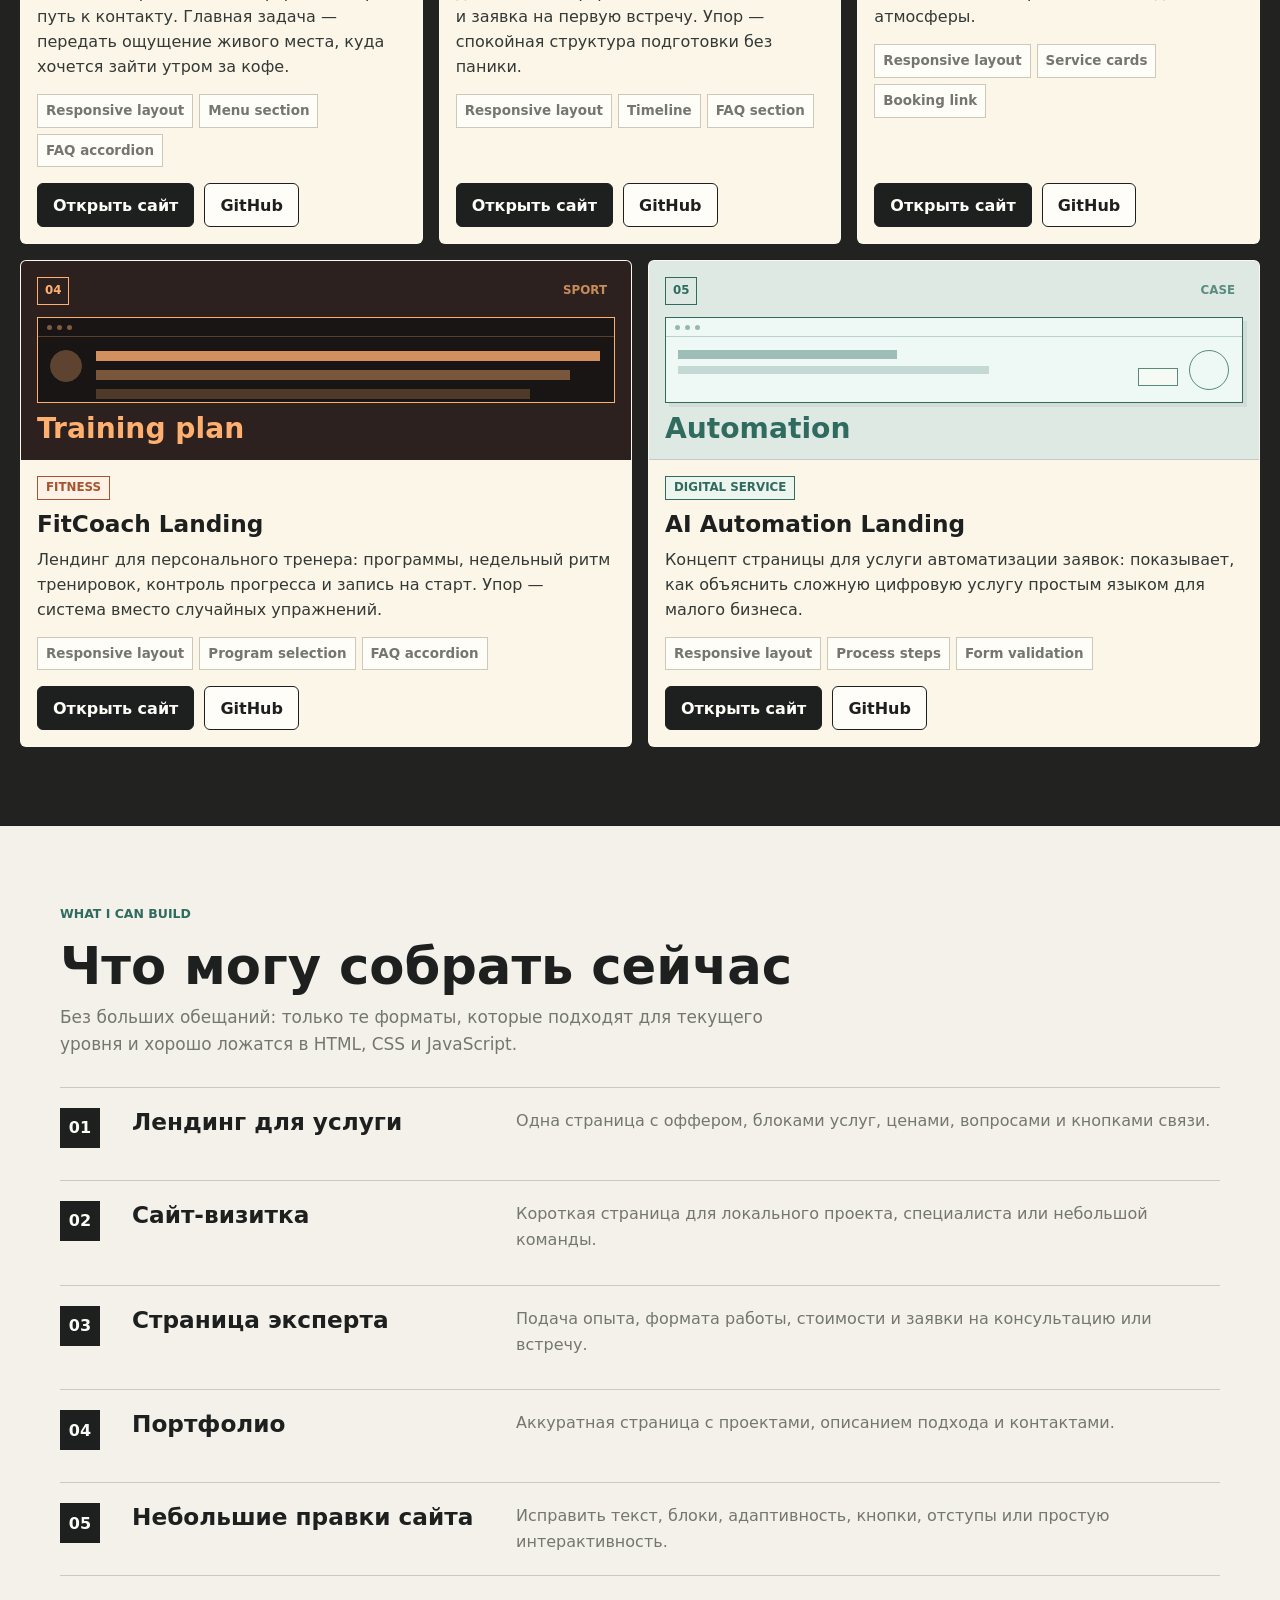
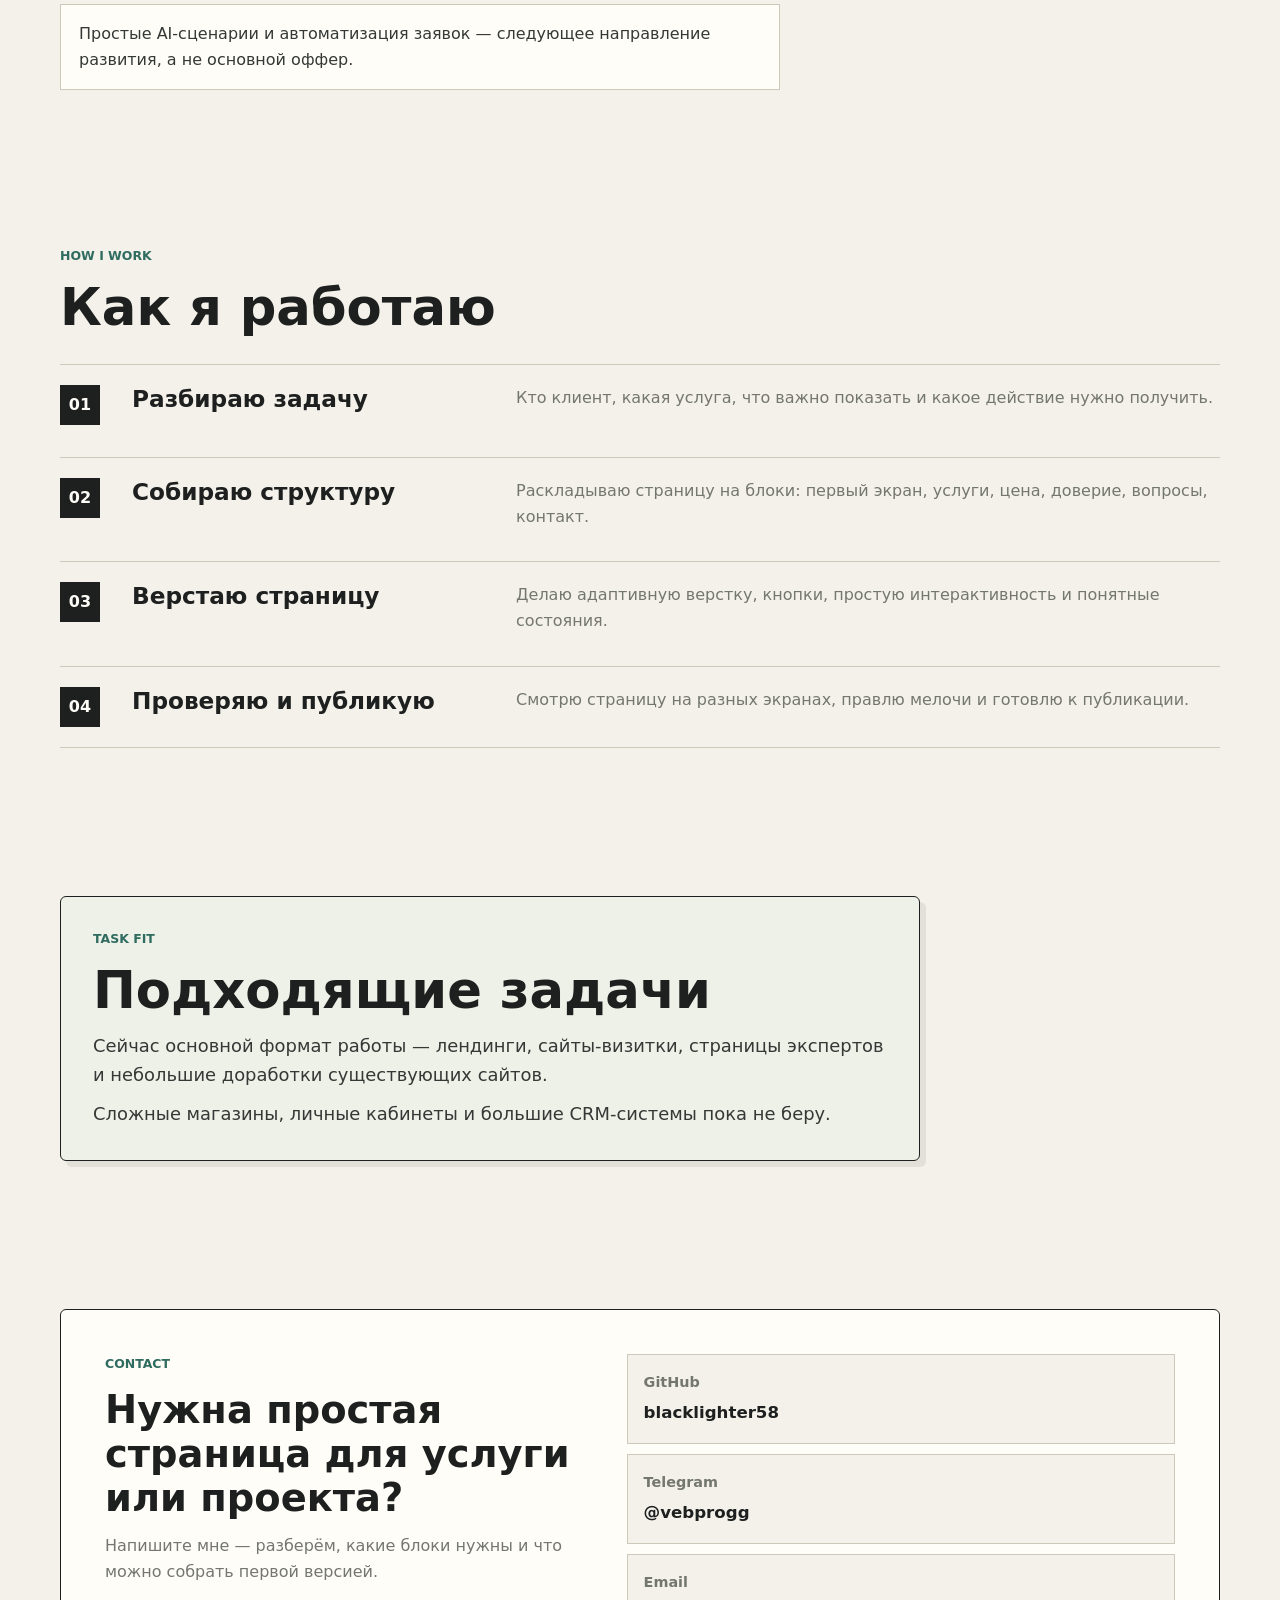
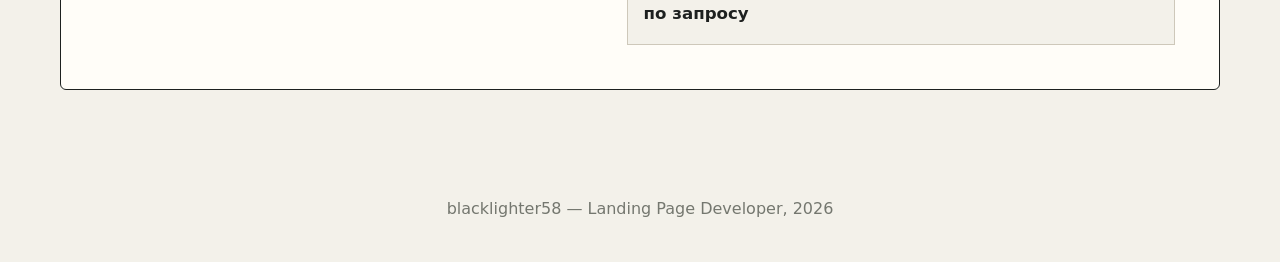
==== commit 8c2e3144: "Rework" ====
--- a/index.html
+++ b/index.html
@@ -42,9 +42,9 @@
       <aside class="hero-note" aria-label="Кратко о портфолио">
         <p>Это портфолио начинающего веб-разработчика. Здесь собраны демо-лендинги для разных ниш, чтобы показать структуру, верстку, адаптивность и подачу услуги.</p>
         <ul class="hero-stats" aria-label="Короткая статистика">
-          <li><strong>6</strong><span>демо-проектов</span></li>
-          <li><strong>5</strong><span>ниш</span></li>
-          <li><strong>HTML / CSS / JS</strong><span>основной стек</span></li>
+          <li><strong>5</strong><span>тематических лендингов</span></li>
+          <li><strong>1</strong><span>личное портфолио</span></li>
+          <li><strong>HTML / CSS / JavaScript</strong><span>основной стек</span></li>
           <li><strong>GitHub + Vercel</strong><span>публикация</span></li>
         </ul>
       </aside>
@@ -58,17 +58,159 @@
       </div>
 
       <div class="projects-list">
+        <article class="project-card">
+          <div class="project-cover cover-cafe">
+            <div class="cover-meta">
+              <span class="project-number">01</span>
+              <span>local</span>
+            </div>
+            <div class="project-preview-slot" data-preview="warm-cup">
+              <div class="preview-ui preview-cafe" aria-hidden="true">
+                <i></i>
+                <i></i>
+                <i></i>
+                <i></i>
+              </div>
+            </div>
+            <strong>Warm cup</strong>
+          </div>
+
+          <div class="project-content">
+            <p class="project-type">Local business</p>
+            <h3>Warm Cup Landing</h3>
+            <p>Сайт для небольшой кофейни у парка: меню, часы работы, атмосфера и быстрый путь к контакту. Главная задача — передать ощущение живого места, куда хочется зайти утром за кофе.</p>
+
+            <ul class="tech-list" aria-label="Особенности проекта Warm Cup Landing">
+              <li>Responsive layout</li>
+              <li>Menu section</li>
+              <li>FAQ accordion</li>
+            </ul>
+
+            <div class="project-actions">
+              <a class="btn btn-primary" href="https://06-cafe-landing.vercel.app/" target="_blank" rel="noreferrer">Открыть сайт</a>
+              <a class="btn btn-secondary" href="https://github.com/blacklighter58/06-cafe-landing" target="_blank" rel="noreferrer">GitHub</a>
+            </div>
+          </div>
+        </article>
+
+        <article class="project-card">
+          <div class="project-cover cover-education">
+            <div class="cover-meta">
+              <span class="project-number">02</span>
+              <span>study</span>
+            </div>
+            <div class="project-preview-slot" data-preview="exam-mentor">
+              <div class="preview-ui preview-education" aria-hidden="true">
+                <i></i>
+                <i></i>
+                <i></i>
+                <i></i>
+              </div>
+            </div>
+            <strong>Exam mentor</strong>
+          </div>
+
+          <div class="project-content">
+            <p class="project-type">Education</p>
+            <h3>Exam Mentor Landing</h3>
+            <p>Лендинг для репетитора по ЕГЭ: диагностика, формат занятий, стоимость и заявка на первую встречу. Упор — спокойная структура подготовки без паники.</p>
+
+            <ul class="tech-list" aria-label="Особенности проекта Exam Mentor Landing">
+              <li>Responsive layout</li>
+              <li>Timeline</li>
+              <li>FAQ section</li>
+            </ul>
+
+            <div class="project-actions">
+              <a class="btn btn-primary" href="https://03-tutor-landing.vercel.app/" target="_blank" rel="noreferrer">Открыть сайт</a>
+              <a class="btn btn-secondary" href="https://github.com/blacklighter58/03-tutor-landing" target="_blank" rel="noreferrer">GitHub</a>
+            </div>
+          </div>
+        </article>
+
+        <article class="project-card">
+          <div class="project-cover cover-beauty">
+            <div class="cover-meta">
+              <span class="project-number">03</span>
+              <span>studio</span>
+            </div>
+            <div class="project-preview-slot" data-preview="lumi-beauty">
+              <div class="preview-ui preview-beauty" aria-hidden="true">
+                <i></i>
+                <i></i>
+                <i></i>
+                <i></i>
+              </div>
+            </div>
+            <strong>Beauty studio</strong>
+          </div>
+
+          <div class="project-content">
+            <p class="project-type">Beauty</p>
+            <h3>Lumi Beauty Landing</h3>
+            <p>Сайт для beauty-студии: услуги, цены, запись и мягкая премиальная подача атмосферы.</p>
+
+            <ul class="tech-list" aria-label="Особенности проекта Lumi Beauty Landing">
+              <li>Responsive layout</li>
+              <li>Service cards</li>
+              <li>Booking link</li>
+            </ul>
+
+            <div class="project-actions">
+              <a class="btn btn-primary" href="https://05-beauty-studio-landing.vercel.app/" target="_blank" rel="noreferrer">Открыть сайт</a>
+              <a class="btn btn-secondary" href="https://github.com/blacklighter58/05-beauty-studio-landing" target="_blank" rel="noreferrer">GitHub</a>
+            </div>
+          </div>
+        </article>
+
+        <article class="project-card">
+          <div class="project-cover cover-fitness">
+            <div class="cover-meta">
+              <span class="project-number">04</span>
+              <span>sport</span>
+            </div>
+            <div class="project-preview-slot" data-preview="fitcoach">
+              <div class="preview-ui preview-fitness" aria-hidden="true">
+                <i></i>
+                <i></i>
+                <i></i>
+                <i></i>
+              </div>
+            </div>
+            <strong>Training plan</strong>
+          </div>
+
+          <div class="project-content">
+            <p class="project-type">Fitness</p>
+            <h3>FitCoach Landing</h3>
+            <p>Лендинг для персонального тренера: программы, недельный ритм тренировок, контроль прогресса и запись на старт. Упор — система вместо случайных упражнений.</p>
+
+            <ul class="tech-list" aria-label="Особенности проекта FitCoach Landing">
+              <li>Responsive layout</li>
+              <li>Program selection</li>
+              <li>FAQ accordion</li>
+            </ul>
+
+            <div class="project-actions">
+              <a class="btn btn-primary" href="https://04-fitness-coach-landing.vercel.app/" target="_blank" rel="noreferrer">Открыть сайт</a>
+              <a class="btn btn-secondary" href="https://github.com/blacklighter58/04-fitness-coach-landing" target="_blank" rel="noreferrer">GitHub</a>
+            </div>
+          </div>
+        </article>
+
         <article class="project-card project-featured">
           <div class="project-cover cover-automation">
             <div class="cover-meta">
-              <span class="project-number">01</span>
+              <span class="project-number">05</span>
               <span>case</span>
             </div>
-            <div class="preview-ui preview-automation" aria-hidden="true">
-              <i></i>
-              <i></i>
-              <i></i>
-              <i></i>
+            <div class="project-preview-slot" data-preview="ai-automation">
+              <div class="preview-ui preview-automation" aria-hidden="true">
+                <i></i>
+                <i></i>
+                <i></i>
+                <i></i>
+              </div>
             </div>
             <strong>Automation</strong>
           </div>
@@ -78,157 +220,15 @@
             <h3>AI Automation Landing</h3>
             <p>Концепт страницы для услуги автоматизации заявок: показывает, как объяснить сложную цифровую услугу простым языком для малого бизнеса.</p>
 
-            <ul class="tech-list" aria-label="Технологии проекта AI Automation Landing">
-              <li>HTML</li>
-              <li>CSS</li>
-              <li>JavaScript</li>
-              <li>GitHub</li>
-              <li>Vercel</li>
+            <ul class="tech-list" aria-label="Особенности проекта AI Automation Landing">
+              <li>Responsive layout</li>
+              <li>Process steps</li>
+              <li>Form validation</li>
             </ul>
 
             <div class="project-actions">
               <a class="btn btn-primary" href="https://01-ai-automation-landing.vercel.app/" target="_blank" rel="noreferrer">Открыть сайт</a>
               <a class="btn btn-secondary" href="https://github.com/blacklighter58/01-ai-automation-landing" target="_blank" rel="noreferrer">GitHub</a>
-            </div>
-          </div>
-        </article>
-
-        <article class="project-card">
-          <div class="project-cover cover-education">
-            <div class="cover-meta">
-              <span class="project-number">02</span>
-              <span>study</span>
-            </div>
-            <div class="preview-ui preview-education" aria-hidden="true">
-              <i></i>
-              <i></i>
-              <i></i>
-              <i></i>
-            </div>
-            <strong>Exam mentor</strong>
-          </div>
-
-          <div class="project-content">
-            <p class="project-type">Education</p>
-            <h3>Exam Mentor Landing</h3>
-            <p>Лендинг для репетитора по ЕГЭ: диагностика, формат занятий, стоимость и заявка на первую встречу. Упор — спокойная структура подготовки без паники.</p>
-
-            <ul class="tech-list" aria-label="Технологии проекта Exam Mentor Landing">
-              <li>HTML</li>
-              <li>CSS</li>
-              <li>JavaScript</li>
-              <li>GitHub</li>
-              <li>Vercel</li>
-            </ul>
-
-            <div class="project-actions">
-              <a class="btn btn-primary" href="https://03-tutor-landing.vercel.app/" target="_blank" rel="noreferrer">Открыть сайт</a>
-              <a class="btn btn-secondary" href="https://github.com/blacklighter58/03-tutor-landing" target="_blank" rel="noreferrer">GitHub</a>
-            </div>
-          </div>
-        </article>
-
-        <article class="project-card">
-          <div class="project-cover cover-fitness">
-            <div class="cover-meta">
-              <span class="project-number">03</span>
-              <span>sport</span>
-            </div>
-            <div class="preview-ui preview-fitness" aria-hidden="true">
-              <i></i>
-              <i></i>
-              <i></i>
-              <i></i>
-            </div>
-            <strong>Training plan</strong>
-          </div>
-
-          <div class="project-content">
-            <p class="project-type">Fitness</p>
-            <h3>FitCoach Landing</h3>
-            <p>Лендинг для персонального тренера: программы, недельный ритм тренировок, контроль прогресса и запись на старт. Упор — система вместо случайных упражнений.</p>
-
-            <ul class="tech-list" aria-label="Технологии проекта FitCoach Landing">
-              <li>HTML</li>
-              <li>CSS</li>
-              <li>JavaScript</li>
-              <li>GitHub</li>
-              <li>Vercel</li>
-            </ul>
-
-            <div class="project-actions">
-              <a class="btn btn-primary" href="https://04-fitness-coach-landing.vercel.app/" target="_blank" rel="noreferrer">Открыть сайт</a>
-              <a class="btn btn-secondary" href="https://github.com/blacklighter58/04-fitness-coach-landing" target="_blank" rel="noreferrer">GitHub</a>
-            </div>
-          </div>
-        </article>
-
-        <article class="project-card">
-          <div class="project-cover cover-beauty">
-            <div class="cover-meta">
-              <span class="project-number">04</span>
-              <span>studio</span>
-            </div>
-            <div class="preview-ui preview-beauty" aria-hidden="true">
-              <i></i>
-              <i></i>
-              <i></i>
-              <i></i>
-            </div>
-            <strong>Beauty studio</strong>
-          </div>
-
-          <div class="project-content">
-            <p class="project-type">Beauty</p>
-            <h3>Lumi Beauty Landing</h3>
-            <p>Сайт для beauty-студии: услуги, цены, запись и мягкая премиальная подача атмосферы.</p>
-
-            <ul class="tech-list" aria-label="Технологии проекта Lumi Beauty Landing">
-              <li>HTML</li>
-              <li>CSS</li>
-              <li>JavaScript</li>
-              <li>GitHub</li>
-              <li>Vercel</li>
-            </ul>
-
-            <div class="project-actions">
-              <a class="btn btn-primary" href="https://05-beauty-studio-landing.vercel.app/" target="_blank" rel="noreferrer">Открыть сайт</a>
-              <a class="btn btn-secondary" href="https://github.com/blacklighter58/05-beauty-studio-landing" target="_blank" rel="noreferrer">GitHub</a>
-            </div>
-          </div>
-        </article>
-
-        <article class="project-card">
-          <div class="project-cover cover-cafe">
-            <div class="cover-meta">
-              <span class="project-number">05</span>
-              <span>local</span>
-            </div>
-            <div class="preview-ui preview-cafe" aria-hidden="true">
-              <i></i>
-              <i></i>
-              <i></i>
-              <i></i>
-            </div>
-            <strong>Warm cup</strong>
-          </div>
-
-          <div class="project-content">
-            <p class="project-type">Local business</p>
-            <h3>Warm Cup Landing</h3>
-            <p>Сайт для небольшой кофейни у парка: меню, часы работы, атмосфера и быстрый путь к контакту. Главная задача — передать ощущение живого места, куда хочется зайти утром за кофе.</p>
-
-            <ul class="tech-list" aria-label="Технологии проекта Warm Cup Landing">
-              <li>HTML</li>
-              <li>CSS</li>
-              <li>JavaScript</li>
-              <li>GitHub</li>
-              <li>Vercel</li>
-            </ul>
-
-            <div class="project-actions">
-              <a class="btn btn-primary" href="https://06-cafe-landing.vercel.app/" target="_blank" rel="noreferrer">Открыть сайт</a>
-              <a class="btn btn-secondary" href="https://github.com/blacklighter58/06-cafe-landing" target="_blank" rel="noreferrer">GitHub</a>
             </div>
           </div>
         </article>
@@ -305,9 +305,10 @@
 
     <section class="section limits-section" id="limits">
       <div class="limits-card">
-        <p class="label">Current limits</p>
-        <h2>Что беру сейчас</h2>
-        <p>Сейчас беру простые проекты: лендинги, страницы услуг, портфолио и небольшие доработки. Пока не беру сложные интернет-магазины, личные кабинеты, CRM и большие AI-системы.</p>
+        <p class="label">Task fit</p>
+        <h2>Подходящие задачи</h2>
+        <p>Сейчас основной формат работы — лендинги, сайты-визитки, страницы экспертов и небольшие доработки существующих сайтов.</p>
+        <p class="limits-small">Сложные магазины, личные кабинеты и большие CRM-системы пока не беру.</p>
       </div>
     </section>
 
--- a/style.css
+++ b/style.css
@@ -401,6 +401,19 @@
   box-shadow: 4px 4px 0 rgba(29, 32, 31, 0.06);
 }
 
+.project-preview-slot {
+  position: relative;
+  z-index: 1;
+}
+
+.project-preview-slot img {
+  display: block;
+  width: 100%;
+  min-height: 86px;
+  border: 1px solid currentColor;
+  object-fit: cover;
+}
+
 .preview-ui::before,
 .preview-ui::after,
 .preview-ui i {
@@ -457,8 +470,8 @@
 }
 
 .project-card:nth-child(1) .project-type {
-  color: var(--green);
-  background: #edf5ef;
+  color: var(--coffee);
+  background: #f4eadc;
 }
 
 .project-card:nth-child(2) .project-type {
@@ -467,18 +480,18 @@
 }
 
 .project-card:nth-child(3) .project-type {
+  color: var(--rose);
+  background: #f7eaed;
+}
+
+.project-card:nth-child(4) .project-type {
   color: #a6532f;
   background: #fff1e5;
 }
 
-.project-card:nth-child(4) .project-type {
-  color: var(--rose);
-  background: #f7eaed;
-}
-
 .project-card:nth-child(5) .project-type {
-  color: var(--coffee);
-  background: #f4eadc;
+  color: var(--green);
+  background: #edf5ef;
 }
 
 .cover-automation {
@@ -807,8 +820,8 @@
 }
 
 .limits-card {
-  max-width: 920px;
-  padding: clamp(24px, 5vw, 40px);
+  max-width: 860px;
+  padding: clamp(22px, 4vw, 32px);
   border: 1px solid var(--ink);
   border-radius: var(--radius);
   background: #edf1e8;
@@ -816,13 +829,19 @@
 }
 
 .limits-card h2 {
-  margin-bottom: 16px;
+  margin-bottom: 12px;
 }
 
 .limits-card p:not(.label) {
   margin-bottom: 0;
   color: var(--text);
-  font-size: clamp(1.05rem, 2vw, 1.22rem);
+  font-size: clamp(1rem, 1.6vw, 1.12rem);
+}
+
+.limits-card .limits-small {
+  margin-top: 10px;
+  color: var(--muted);
+  font-size: 0.96rem;
 }
 
 .contact-section {
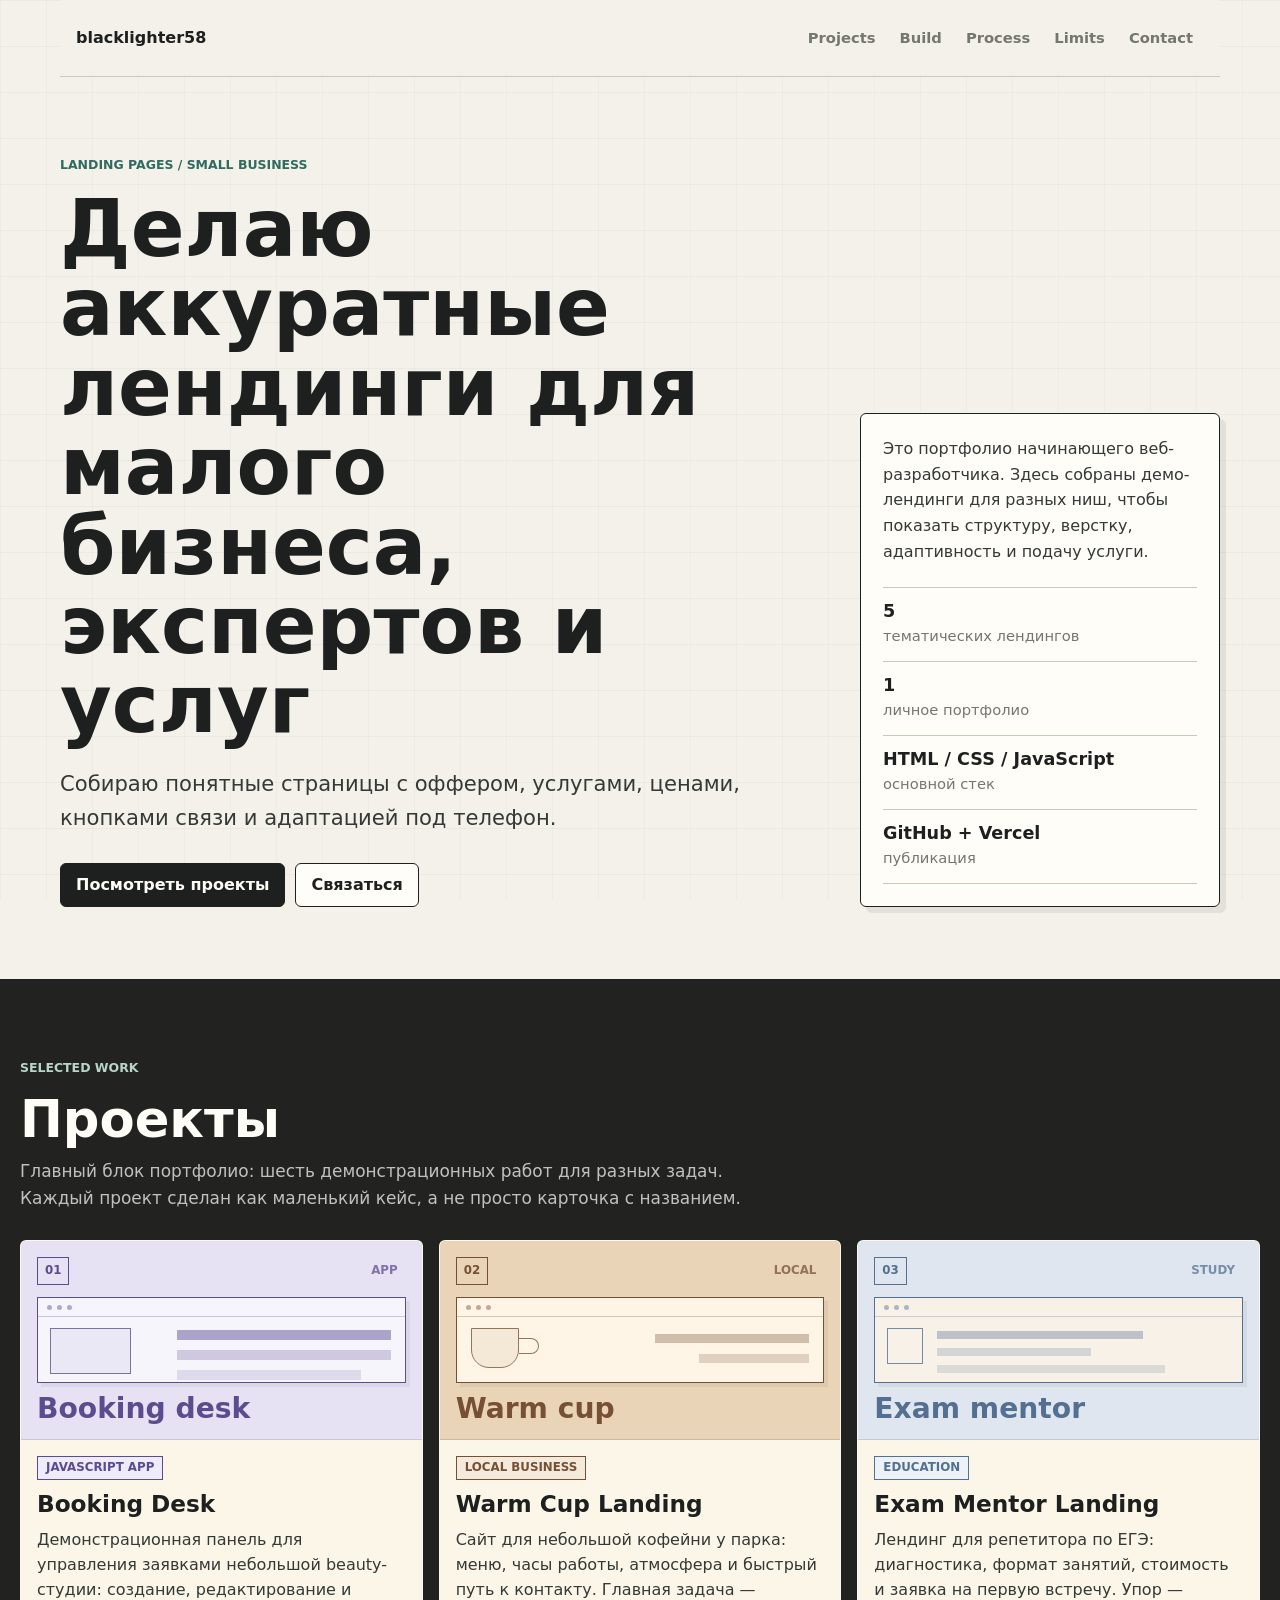
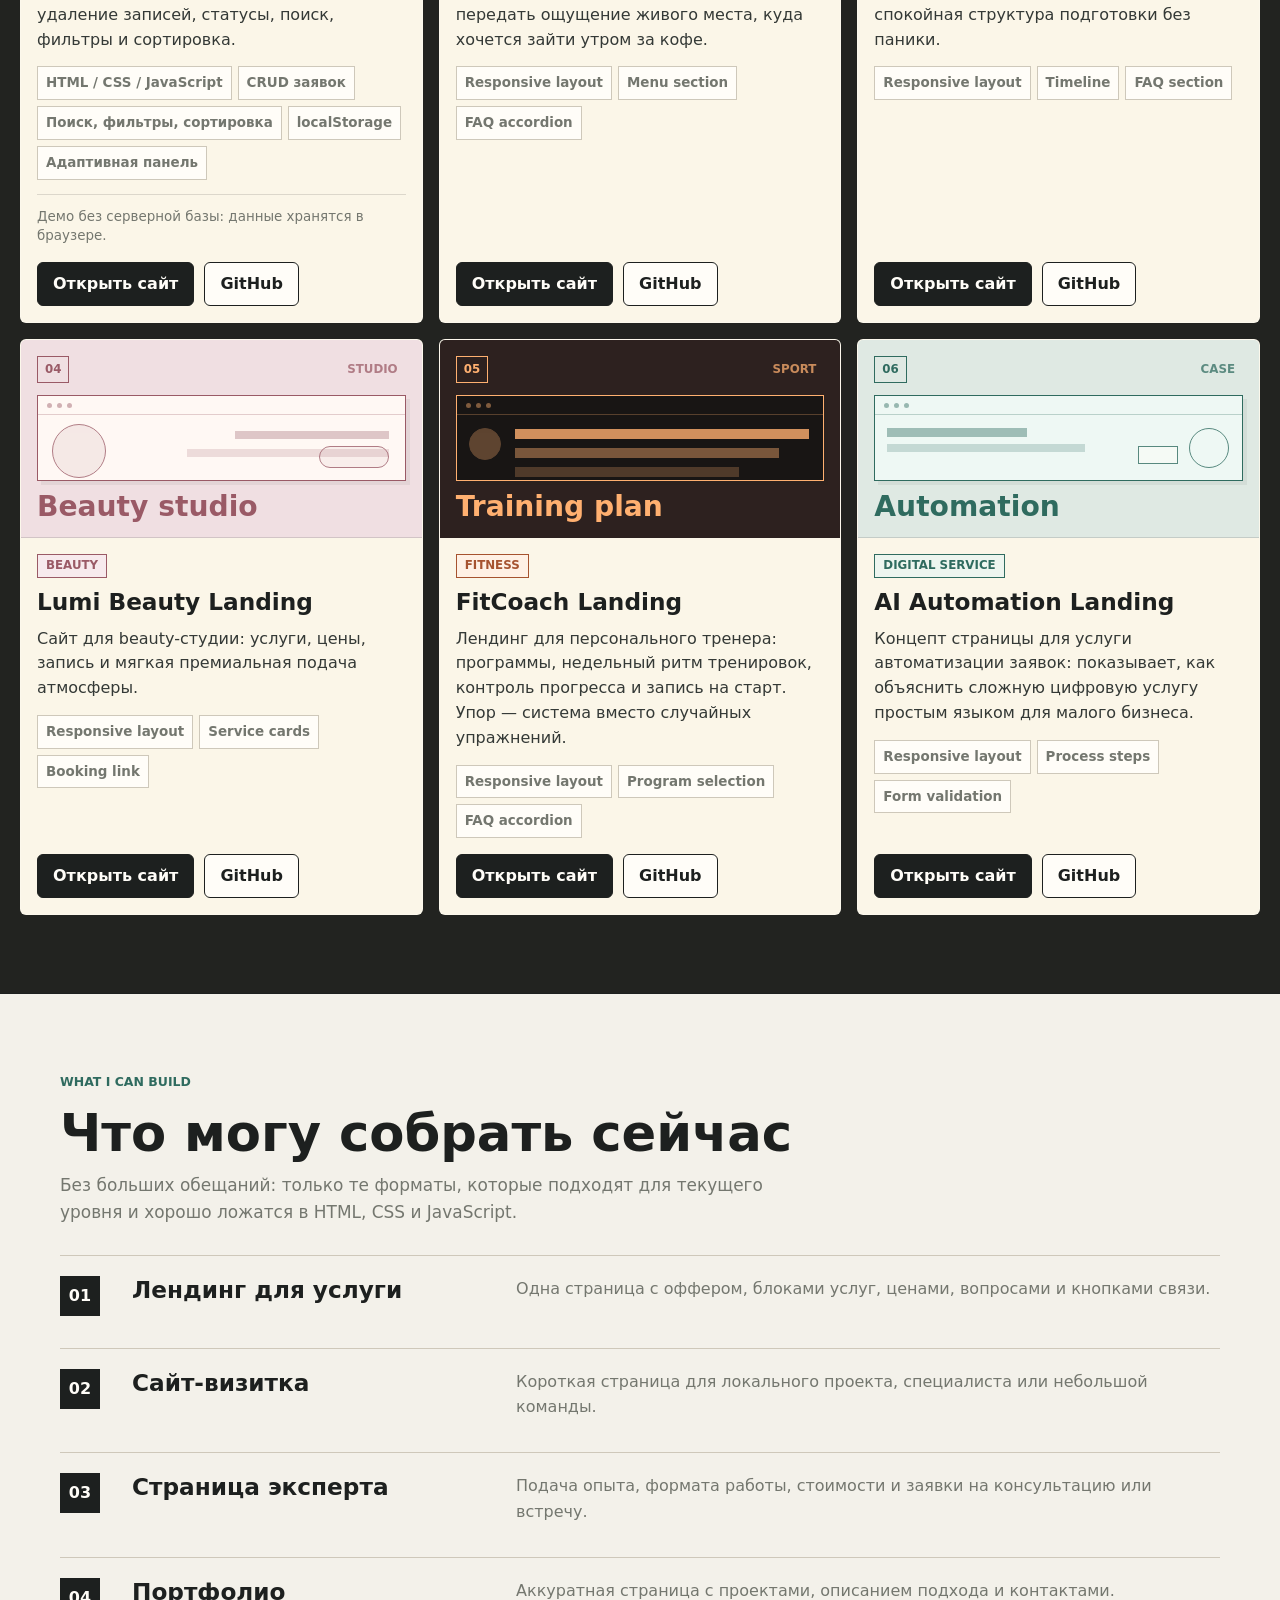
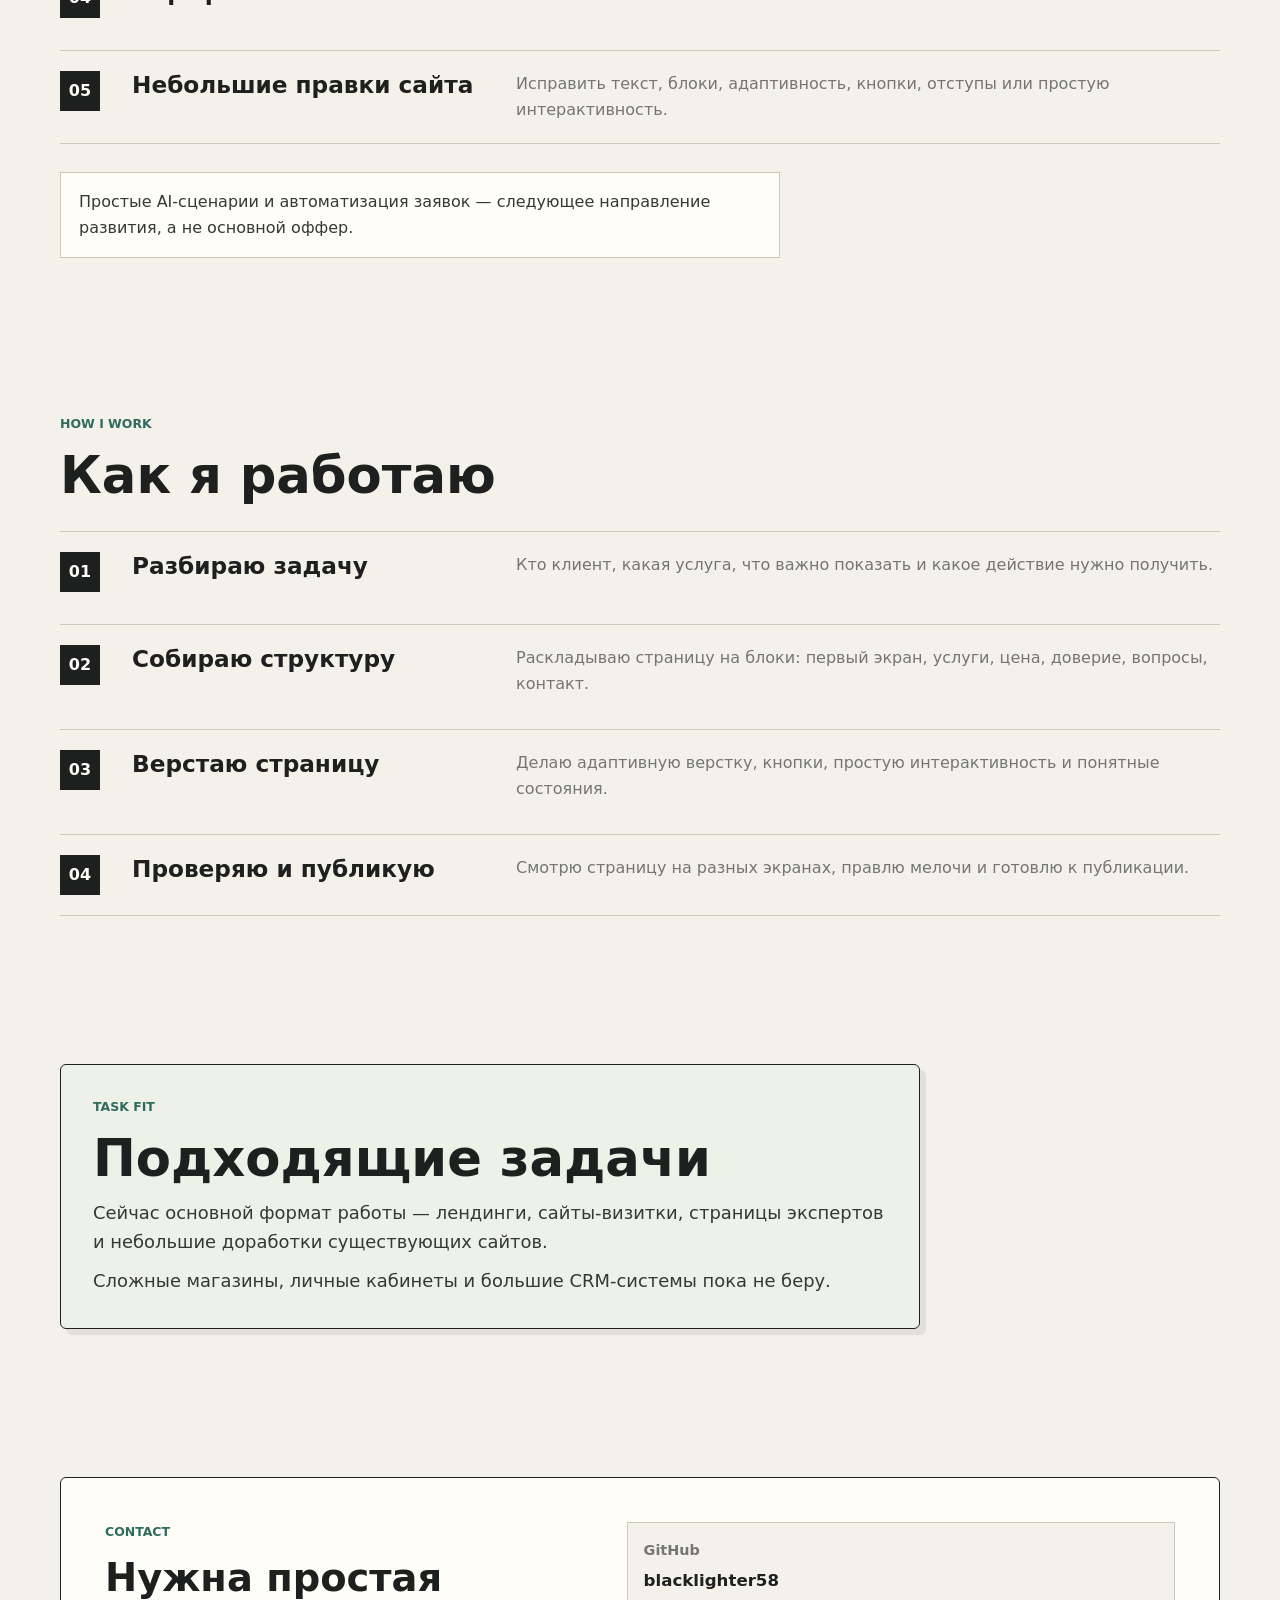
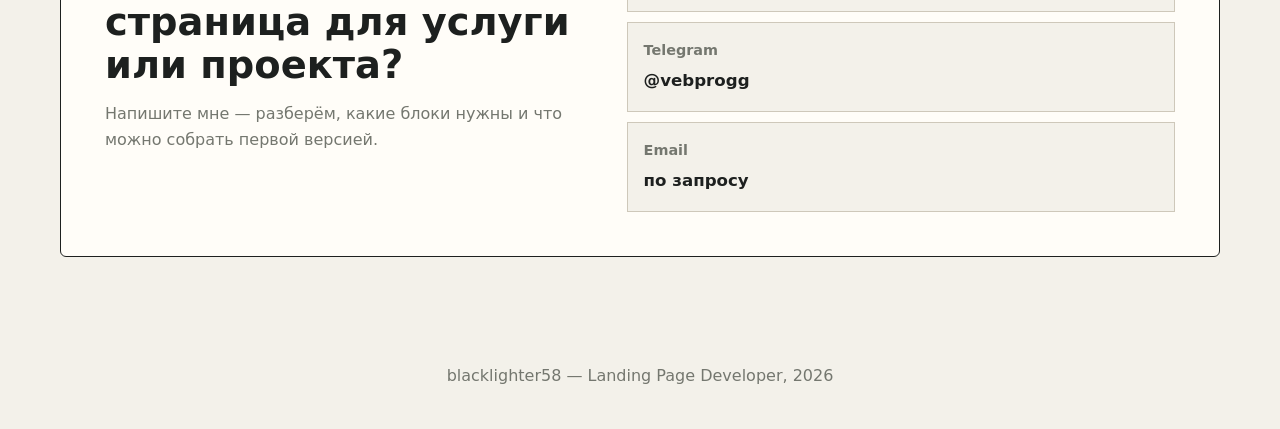
==== commit 5939a83b: "Add Booking Desk to portfolio" ====
--- a/index.html
+++ b/index.html
@@ -54,14 +54,53 @@
       <div class="section-heading projects-heading">
         <p class="label">Selected work</p>
         <h2>Проекты</h2>
-        <p>Главный блок портфолио: пять лендингов для разных задач и это портфолио как отдельная сборка. Каждый проект сделан как маленький кейс, а не просто карточка с названием.</p>
+        <p>Главный блок портфолио: шесть демонстрационных работ для разных задач. Каждый проект сделан как маленький кейс, а не просто карточка с названием.</p>
       </div>
 
       <div class="projects-list">
+        <article class="project-card project-featured">
+          <div class="project-cover cover-booking">
+            <div class="cover-meta">
+              <span class="project-number">01</span>
+              <span>app</span>
+            </div>
+            <div class="project-preview-slot" data-preview="booking-desk">
+              <div class="preview-ui preview-booking" aria-hidden="true">
+                <i></i>
+                <i></i>
+                <i></i>
+                <i></i>
+              </div>
+            </div>
+            <strong>Booking desk</strong>
+          </div>
+
+          <div class="project-content">
+            <p class="project-type">JavaScript app</p>
+            <h3>Booking Desk</h3>
+            <p>Демонстрационная панель для управления заявками небольшой beauty-студии: создание, редактирование и удаление записей, статусы, поиск, фильтры и сортировка.</p>
+
+            <ul class="tech-list" aria-label="Особенности проекта Booking Desk">
+              <li>HTML / CSS / JavaScript</li>
+              <li>CRUD заявок</li>
+              <li>Поиск, фильтры, сортировка</li>
+              <li>localStorage</li>
+              <li>Адаптивная панель</li>
+            </ul>
+
+            <p class="project-note">Демо без серверной базы: данные хранятся в браузере.</p>
+
+            <div class="project-actions">
+              <a class="btn btn-primary" href="https://07-booking-admin-dashboard.vercel.app/" target="_blank" rel="noreferrer">Открыть сайт</a>
+              <a class="btn btn-secondary" href="https://github.com/blacklighter58/07-booking-admin-dashboard" target="_blank" rel="noreferrer">GitHub</a>
+            </div>
+          </div>
+        </article>
+
         <article class="project-card">
           <div class="project-cover cover-cafe">
             <div class="cover-meta">
-              <span class="project-number">01</span>
+              <span class="project-number">02</span>
               <span>local</span>
             </div>
             <div class="project-preview-slot" data-preview="warm-cup">
@@ -96,7 +135,7 @@
         <article class="project-card">
           <div class="project-cover cover-education">
             <div class="cover-meta">
-              <span class="project-number">02</span>
+              <span class="project-number">03</span>
               <span>study</span>
             </div>
             <div class="project-preview-slot" data-preview="exam-mentor">
@@ -131,7 +170,7 @@
         <article class="project-card">
           <div class="project-cover cover-beauty">
             <div class="cover-meta">
-              <span class="project-number">03</span>
+              <span class="project-number">04</span>
               <span>studio</span>
             </div>
             <div class="project-preview-slot" data-preview="lumi-beauty">
@@ -166,7 +205,7 @@
         <article class="project-card">
           <div class="project-cover cover-fitness">
             <div class="cover-meta">
-              <span class="project-number">04</span>
+              <span class="project-number">05</span>
               <span>sport</span>
             </div>
             <div class="project-preview-slot" data-preview="fitcoach">
@@ -201,7 +240,7 @@
         <article class="project-card project-featured">
           <div class="project-cover cover-automation">
             <div class="cover-meta">
-              <span class="project-number">05</span>
+              <span class="project-number">06</span>
               <span>case</span>
             </div>
             <div class="project-preview-slot" data-preview="ai-automation">
--- a/style.css
+++ b/style.css
@@ -336,19 +336,6 @@
   flex-direction: column;
 }
 
-.project-card:nth-child(2) {
-  grid-column: span 4;
-}
-
-.project-card:nth-child(3) {
-  grid-column: span 4;
-}
-
-.project-card:nth-child(4),
-.project-card:nth-child(5) {
-  grid-column: span 6;
-}
-
 .project-cover {
   position: relative;
   min-height: 190px;
@@ -470,28 +457,76 @@
 }
 
 .project-card:nth-child(1) .project-type {
+  color: #5b4c8f;
+  background: #eeebfb;
+}
+
+.project-card:nth-child(2) .project-type {
   color: var(--coffee);
   background: #f4eadc;
 }
 
-.project-card:nth-child(2) .project-type {
+.project-card:nth-child(3) .project-type {
   color: var(--blue);
   background: #edf2f7;
 }
 
-.project-card:nth-child(3) .project-type {
+.project-card:nth-child(4) .project-type {
   color: var(--rose);
   background: #f7eaed;
 }
 
-.project-card:nth-child(4) .project-type {
+.project-card:nth-child(5) .project-type {
   color: #a6532f;
   background: #fff1e5;
 }
 
-.project-card:nth-child(5) .project-type {
+.project-card:nth-child(6) .project-type {
   color: var(--green);
   background: #edf5ef;
+}
+
+.cover-booking {
+  background: #e6e2f4;
+  color: #5b4c8f;
+}
+
+.preview-booking {
+  background: #f7f5fc;
+}
+
+.preview-booking i:nth-child(1) {
+  top: 30px;
+  left: 12px;
+  width: 22%;
+  height: 46px;
+  background: rgba(91, 76, 143, 0.1);
+}
+
+.preview-booking i:nth-child(2),
+.preview-booking i:nth-child(3),
+.preview-booking i:nth-child(4) {
+  left: 38%;
+  right: 14px;
+  height: 10px;
+  border: 0;
+  background: currentColor;
+}
+
+.preview-booking i:nth-child(2) {
+  top: 32px;
+  opacity: 0.48;
+}
+
+.preview-booking i:nth-child(3) {
+  top: 52px;
+  opacity: 0.26;
+}
+
+.preview-booking i:nth-child(4) {
+  top: 72px;
+  right: 44px;
+  opacity: 0.16;
 }
 
 .cover-automation {
@@ -745,6 +780,15 @@
   padding: 0;
   margin: 14px 0 0;
   list-style: none;
+}
+
+.project-note {
+  margin: 14px 0 0;
+  padding-top: 12px;
+  border-top: 1px solid rgba(29, 32, 31, 0.14);
+  color: var(--muted) !important;
+  font-size: 0.84rem;
+  line-height: 1.45 !important;
 }
 
 .tech-list li {
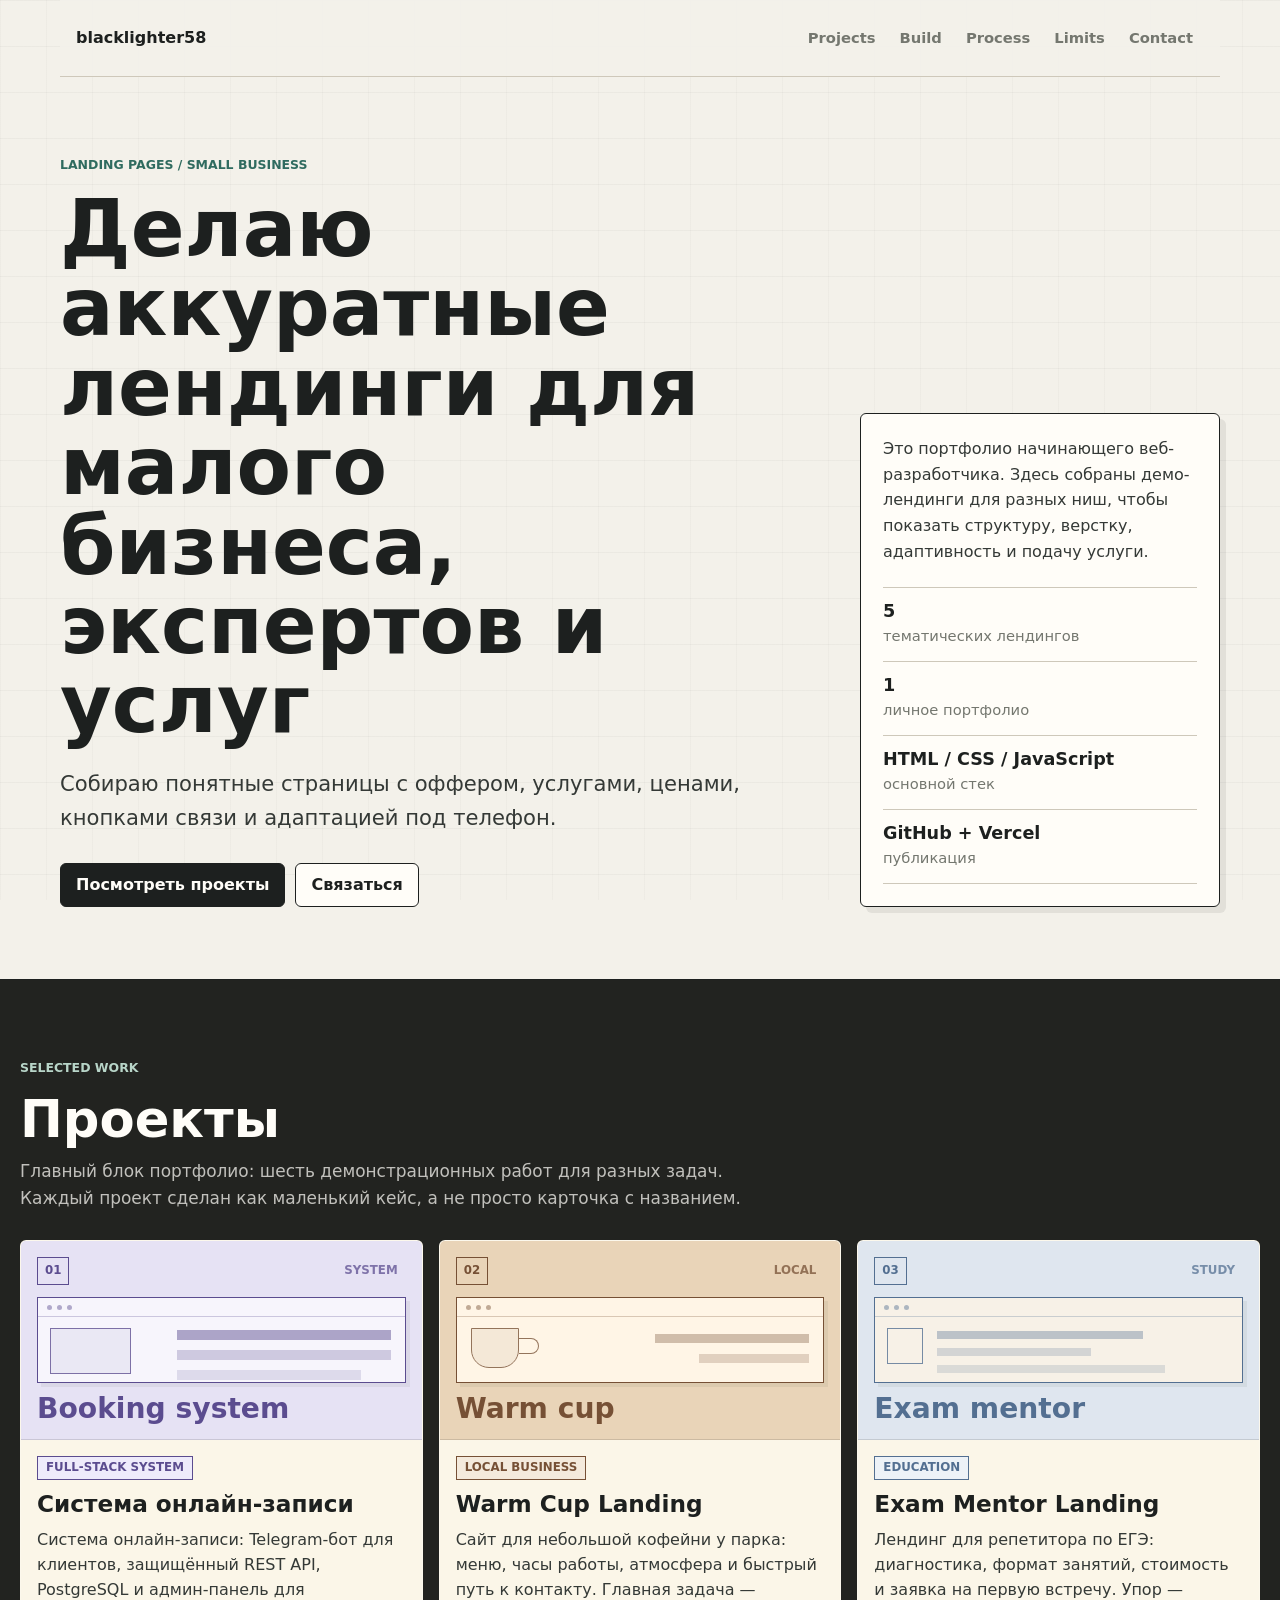
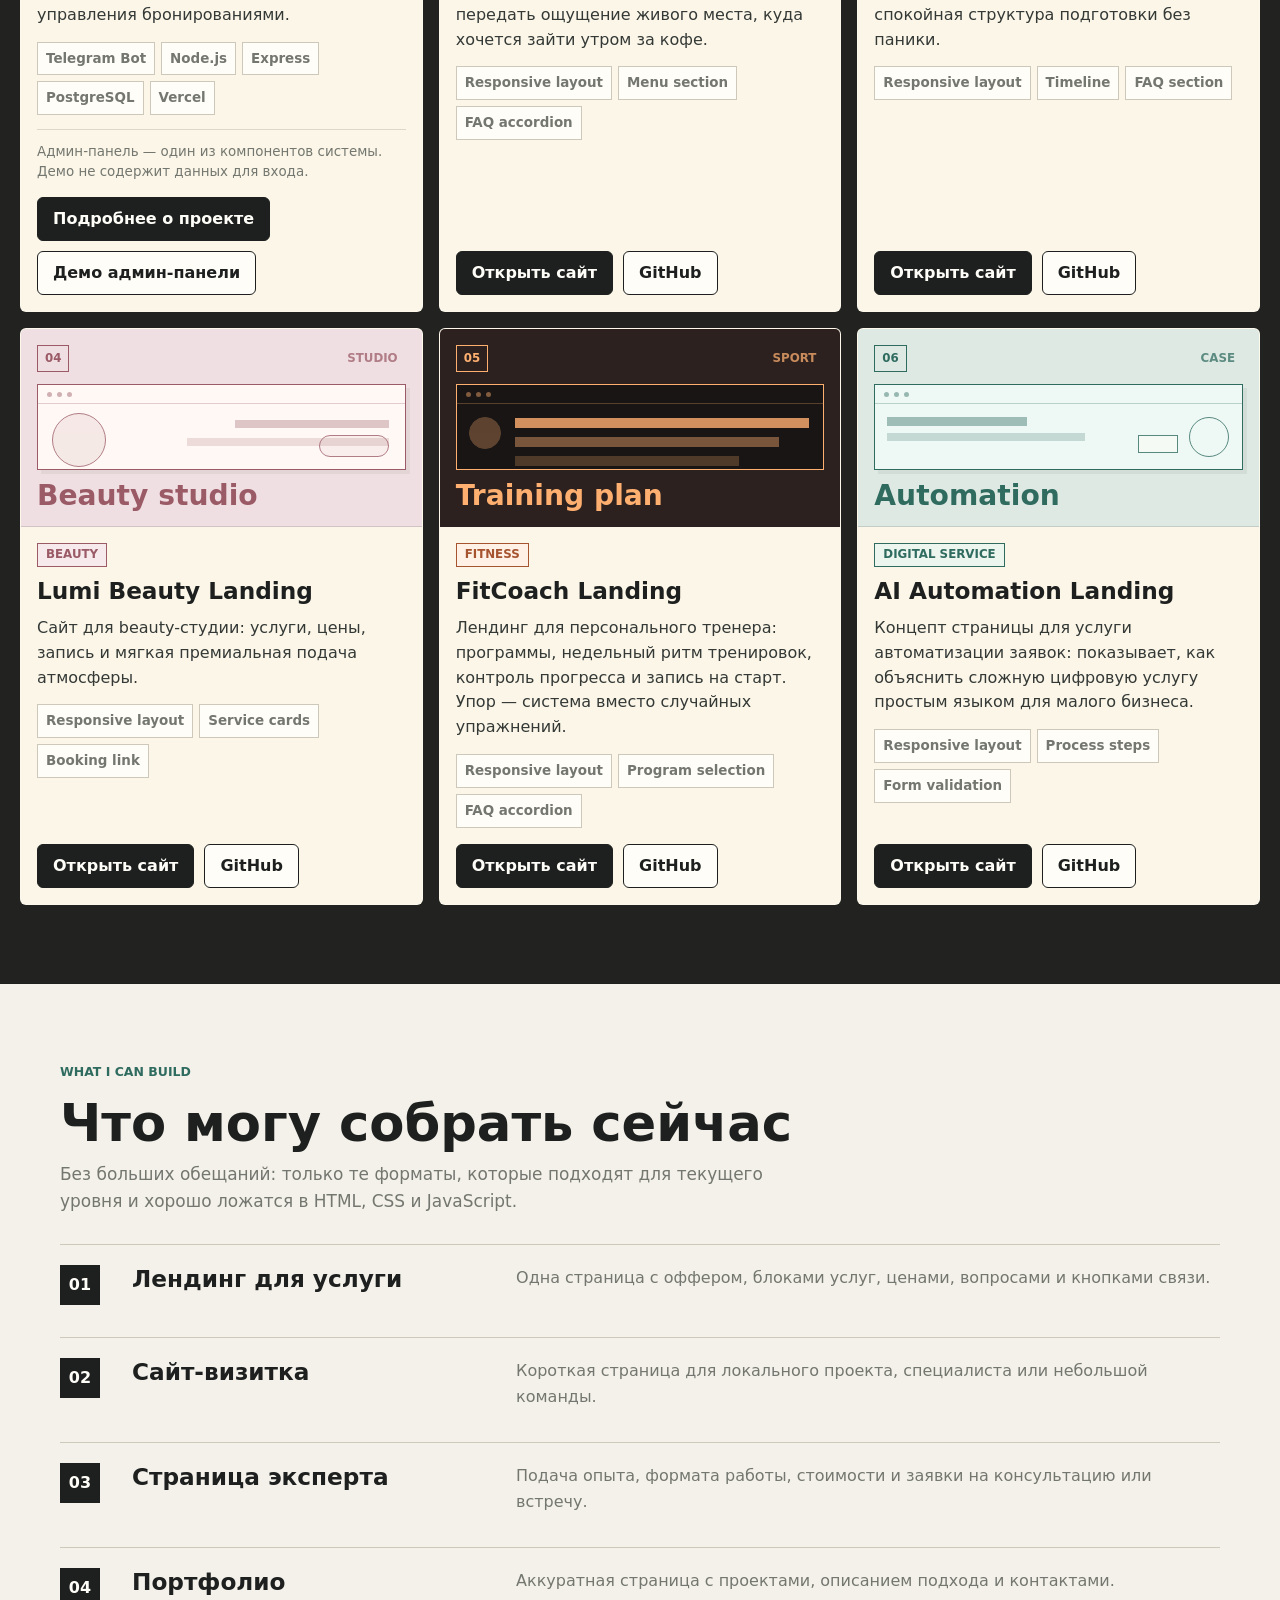
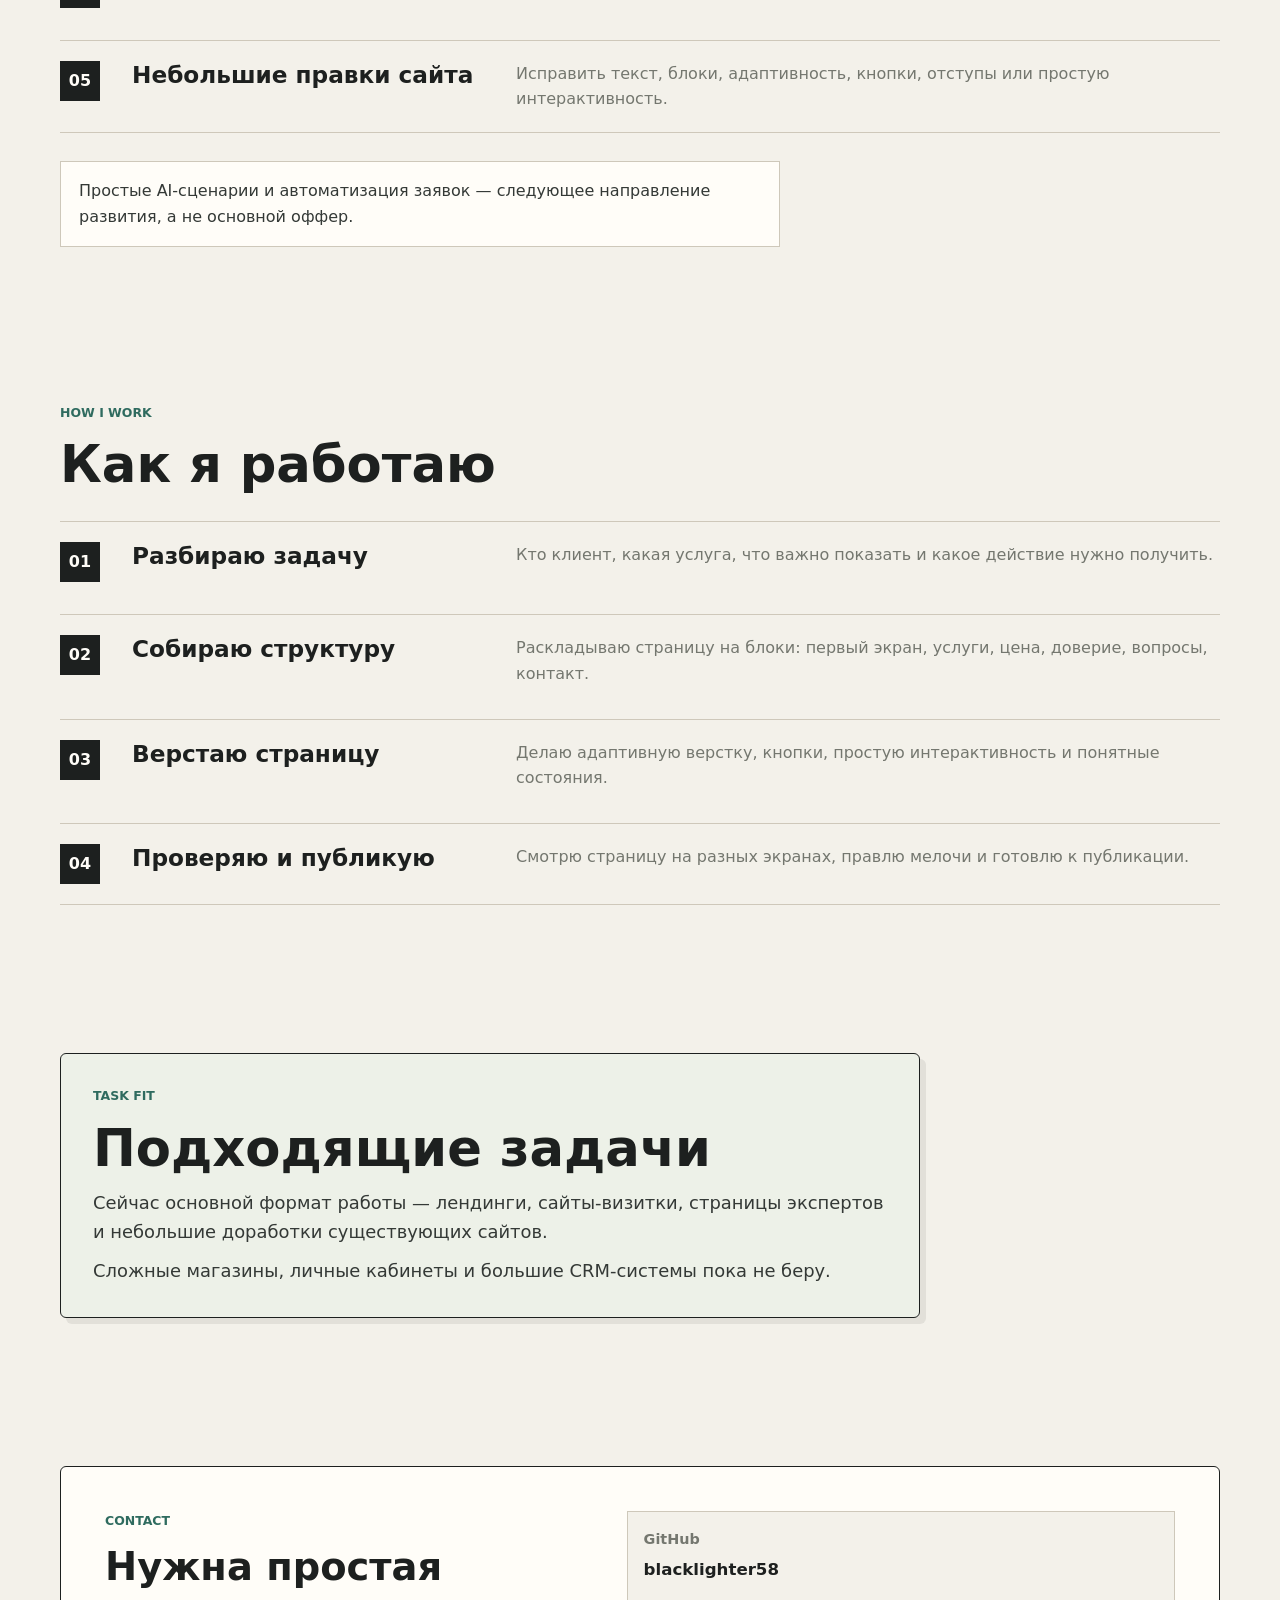
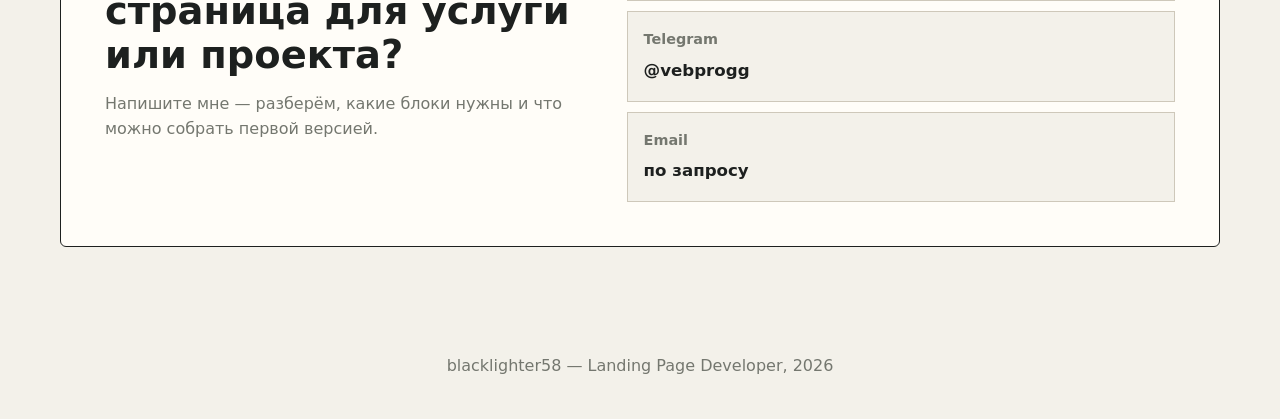
==== commit 067bdbb1: "Expand booking dashboard into full-stack case study" ====
--- a/index.html
+++ b/index.html
@@ -62,7 +62,7 @@
           <div class="project-cover cover-booking">
             <div class="cover-meta">
               <span class="project-number">01</span>
-              <span>app</span>
+              <span>system</span>
             </div>
             <div class="project-preview-slot" data-preview="booking-desk">
               <div class="preview-ui preview-booking" aria-hidden="true">
@@ -72,27 +72,27 @@
                 <i></i>
               </div>
             </div>
-            <strong>Booking desk</strong>
-          </div>
-
-          <div class="project-content">
-            <p class="project-type">JavaScript app</p>
-            <h3>Booking Desk</h3>
-            <p>Демонстрационная панель для управления заявками небольшой beauty-студии: создание, редактирование и удаление записей, статусы, поиск, фильтры и сортировка.</p>
-
-            <ul class="tech-list" aria-label="Особенности проекта Booking Desk">
-              <li>HTML / CSS / JavaScript</li>
-              <li>CRUD заявок</li>
-              <li>Поиск, фильтры, сортировка</li>
-              <li>localStorage</li>
-              <li>Адаптивная панель</li>
-            </ul>
-
-            <p class="project-note">Демо без серверной базы: данные хранятся в браузере.</p>
-
-            <div class="project-actions">
-              <a class="btn btn-primary" href="https://07-booking-admin-dashboard.vercel.app/" target="_blank" rel="noreferrer">Открыть сайт</a>
-              <a class="btn btn-secondary" href="https://github.com/blacklighter58/07-booking-admin-dashboard" target="_blank" rel="noreferrer">GitHub</a>
+            <strong>Booking system</strong>
+          </div>
+
+          <div class="project-content">
+            <p class="project-type">Full-stack system</p>
+            <h3>Система онлайн-записи</h3>
+            <p>Система онлайн-записи: Telegram-бот для клиентов, защищённый REST API, PostgreSQL и админ-панель для управления бронированиями.</p>
+
+            <ul class="tech-list" aria-label="Технологии системы онлайн-записи">
+              <li>Telegram Bot</li>
+              <li>Node.js</li>
+              <li>Express</li>
+              <li>PostgreSQL</li>
+              <li>Vercel</li>
+            </ul>
+
+            <p class="project-note">Админ-панель — один из компонентов системы. Демо не содержит данных для входа.</p>
+
+            <div class="project-actions">
+              <a class="btn btn-primary" href="projects/telegram-booking-system/index.html">Подробнее о проекте</a>
+              <a class="btn btn-secondary" href="https://07-booking-admin-dashboard.vercel.app/" target="_blank" rel="noreferrer">Демо админ-панели</a>
             </div>
           </div>
         </article>
--- a/style.css
+++ b/style.css
@@ -23,6 +23,7 @@
 
 html {
   scroll-behavior: smooth;
+  scroll-padding-top: 18px;
 }
 
 body {
@@ -51,9 +52,7 @@
 }
 
 .site-header {
-  position: sticky;
-  top: 0;
-  z-index: 20;
+  position: relative;
   display: flex;
   align-items: center;
   justify-content: space-between;
@@ -125,7 +124,7 @@
   width: min(100% - 32px, var(--container));
   margin: 0 auto;
   padding: 78px 0;
-  scroll-margin-top: 86px;
+  scroll-margin-top: 18px;
 }
 
 .label {
@@ -959,6 +958,435 @@
   margin: 0;
 }
 
+.case-page .site-header {
+  border-bottom-color: var(--ink);
+}
+
+.case-hero {
+  display: grid;
+  grid-template-columns: minmax(0, 1.2fr) minmax(300px, 0.8fr);
+  align-items: start;
+  gap: clamp(28px, 6vw, 78px);
+  min-height: 0;
+  padding-top: clamp(68px, 10vw, 128px);
+  padding-bottom: clamp(68px, 9vw, 112px);
+}
+
+.case-hero h1 {
+  max-width: 760px;
+  margin: 14px 0 20px;
+  font-size: clamp(3rem, 7vw, 6.2rem);
+}
+
+.case-status {
+  display: inline-block;
+  margin: 0;
+  padding: 5px 9px;
+  border: 1px solid var(--green);
+  color: var(--green);
+  font-size: 0.78rem;
+  font-weight: 900;
+  text-transform: uppercase;
+}
+
+.case-lead {
+  max-width: 700px;
+  margin-bottom: 24px;
+  color: var(--text);
+  font-size: clamp(1.08rem, 1.8vw, 1.28rem);
+  line-height: 1.55;
+}
+
+.case-stack,
+.plain-list,
+.feature-list,
+.case-summary ol,
+.booking-flow,
+.repository-list {
+  padding: 0;
+  margin: 0;
+  list-style: none;
+}
+
+.case-stack {
+  display: flex;
+  flex-wrap: wrap;
+  gap: 7px;
+  margin-bottom: 26px;
+}
+
+.case-stack li {
+  padding: 5px 8px;
+  border: 1px solid var(--line);
+  background: var(--surface);
+  color: var(--text);
+  font-size: 0.8rem;
+  font-weight: 800;
+}
+
+.case-summary {
+  padding: clamp(20px, 3vw, 30px);
+  border: 1px solid var(--ink);
+  background: #e6e2f4;
+  box-shadow: 8px 8px 0 rgba(29, 32, 31, 0.08);
+}
+
+.case-summary ol {
+  display: grid;
+  gap: 16px;
+  counter-reset: component;
+}
+
+.case-summary li {
+  display: grid;
+  grid-template-columns: 36px minmax(0, 1fr);
+  gap: 10px;
+  align-items: start;
+  counter-increment: component;
+}
+
+.case-summary li::before {
+  content: "0" counter(component);
+  display: grid;
+  place-items: center;
+  width: 30px;
+  height: 30px;
+  border: 1px solid #5b4c8f;
+  color: #5b4c8f;
+  font-size: 0.74rem;
+  font-weight: 900;
+}
+
+.case-summary strong,
+.case-summary span {
+  display: block;
+}
+
+.case-summary strong {
+  margin-bottom: 2px;
+}
+
+.case-summary span {
+  color: var(--text);
+  font-size: 0.92rem;
+  line-height: 1.42;
+}
+
+.case-section {
+  padding-top: 90px;
+  padding-bottom: 90px;
+}
+
+.case-heading {
+  max-width: 760px;
+  margin-bottom: 30px;
+}
+
+.case-heading h2,
+.case-two-column h2,
+.limitation-section h2,
+.case-result h2 {
+  margin-bottom: 12px;
+  font-size: clamp(2rem, 4vw, 3.4rem);
+  line-height: 1.04;
+}
+
+.case-heading p:not(.label),
+.case-copy,
+.case-two-column p:not(.label),
+.limitation-section p:not(.label),
+.case-result p:not(.label) {
+  max-width: 780px;
+  margin-bottom: 0;
+  color: var(--muted);
+  font-size: 1.06rem;
+}
+
+.case-copy {
+  max-width: 900px;
+  color: var(--text);
+  font-size: clamp(1.12rem, 2vw, 1.34rem);
+  line-height: 1.62;
+}
+
+.solution-list {
+  display: grid;
+  grid-template-columns: repeat(3, minmax(0, 1fr));
+  border-top: 1px solid var(--ink);
+}
+
+.solution-list article {
+  min-height: 210px;
+  padding: 20px 20px 18px;
+  border-right: 1px solid var(--line);
+  border-bottom: 1px solid var(--line);
+}
+
+.solution-list article:first-child {
+  background: #edf2f7;
+}
+
+.solution-list article:nth-child(2) {
+  background: #edf5ef;
+}
+
+.solution-list article:last-child {
+  border-right: 0;
+  background: #f7eaed;
+}
+
+.solution-list span,
+.repository-list span {
+  color: var(--muted);
+  font-size: 0.75rem;
+  font-weight: 900;
+}
+
+.solution-list h3 {
+  margin: 40px 0 8px;
+  font-size: 1.3rem;
+}
+
+.solution-list p {
+  margin: 0;
+  color: var(--text);
+  line-height: 1.5;
+}
+
+.booking-flow {
+  display: grid;
+  grid-template-columns: repeat(6, minmax(0, 1fr));
+  gap: 0;
+  border: 1px solid var(--ink);
+}
+
+.booking-flow li {
+  position: relative;
+  min-height: 108px;
+  padding: 16px 12px 12px;
+  border-right: 1px solid var(--line);
+  color: var(--text);
+  font-weight: 800;
+  line-height: 1.22;
+}
+
+.booking-flow li::before {
+  content: "0" counter(list-item);
+  display: block;
+  margin-bottom: 24px;
+  color: var(--green);
+  font-size: 0.76rem;
+}
+
+.booking-flow li:not(:last-child)::after {
+  content: "→";
+  position: absolute;
+  right: -8px;
+  bottom: 12px;
+  z-index: 1;
+  width: 16px;
+  color: var(--ink);
+  background: var(--surface);
+  text-align: center;
+}
+
+.booking-flow li:last-child {
+  border-right: 0;
+  background: #e6e2f4;
+}
+
+.architecture-section {
+  width: min(100% - 32px, var(--projects-container));
+}
+
+.architecture-diagram {
+  display: grid;
+  grid-template-columns: minmax(150px, 0.8fr) 34px minmax(170px, 1fr) 34px minmax(180px, 1fr) 34px minmax(190px, 1.1fr);
+  grid-template-rows: auto 34px auto;
+  gap: 16px 0;
+  align-items: center;
+  padding: clamp(22px, 4vw, 54px);
+  border: 1px solid var(--ink);
+  background: var(--surface);
+}
+
+.architecture-node {
+  min-height: 120px;
+  padding: 18px;
+  border: 1px solid var(--ink);
+  background: var(--paper);
+  transition: transform 160ms ease, box-shadow 160ms ease;
+}
+
+.architecture-node:hover {
+  transform: translateY(-3px);
+  box-shadow: 4px 4px 0 rgba(29, 32, 31, 0.1);
+}
+
+.architecture-node span,
+.architecture-node strong {
+  display: block;
+}
+
+.architecture-node span {
+  margin-bottom: 20px;
+  color: var(--muted);
+  font-size: 0.76rem;
+  font-weight: 900;
+  text-transform: uppercase;
+}
+
+.architecture-node strong {
+  font-size: clamp(1rem, 1.8vw, 1.3rem);
+  line-height: 1.16;
+}
+
+.node-user { grid-column: 1; grid-row: 1; background: #edf2f7; }
+.link-user-bot { grid-column: 2; grid-row: 1; }
+.node-bot { grid-column: 3; grid-row: 1; background: #f7eaed; }
+.link-bot-api { grid-column: 4; grid-row: 1; }
+.node-api { grid-column: 5; grid-row: 1; background: #edf5ef; }
+.link-api-db { grid-column: 6; grid-row: 1; }
+.node-db { grid-column: 7; grid-row: 1; background: #e9d4b8; }
+.node-dashboard { grid-column: 5; grid-row: 3; background: #e6e2f4; }
+.link-dashboard-api { grid-column: 5; grid-row: 2; transform: rotate(-90deg); }
+
+.architecture-link {
+  color: var(--ink);
+  font-size: 1.5rem;
+  font-weight: 900;
+  text-align: center;
+}
+
+.feature-list {
+  display: grid;
+  grid-template-columns: repeat(3, minmax(0, 1fr));
+  gap: 0;
+  border-top: 1px solid var(--line);
+  border-left: 1px solid var(--line);
+}
+
+.feature-list li {
+  min-height: 100px;
+  padding: 18px;
+  border-right: 1px solid var(--line);
+  border-bottom: 1px solid var(--line);
+  color: var(--text);
+  font-weight: 800;
+  line-height: 1.35;
+}
+
+.feature-list li::before {
+  content: "+";
+  display: block;
+  margin-bottom: 18px;
+  color: var(--green);
+  font-size: 1.15rem;
+}
+
+.case-two-column {
+  display: grid;
+  grid-template-columns: repeat(2, minmax(0, 1fr));
+  gap: clamp(26px, 6vw, 80px);
+  border-top: 1px solid var(--ink);
+}
+
+.case-two-column > div {
+  padding-top: 28px;
+}
+
+.case-two-column p + p {
+  margin-top: 14px;
+}
+
+.plain-list {
+  display: grid;
+  gap: 0;
+  margin-top: 24px;
+  border-top: 1px solid var(--line);
+}
+
+.plain-list li {
+  padding: 13px 0;
+  border-bottom: 1px solid var(--line);
+  color: var(--text);
+}
+
+.plain-list li::before {
+  content: "—";
+  margin-right: 8px;
+  color: var(--green);
+}
+
+.limitation-section {
+  max-width: 860px;
+  margin-left: max(16px, calc((100% - var(--container)) / 2));
+  margin-right: 16px;
+  padding: clamp(24px, 4vw, 38px);
+  border: 1px solid var(--ink);
+  background: #f4eadc;
+}
+
+.repositories-section {
+  padding-top: 100px;
+}
+
+.repository-list {
+  display: grid;
+  border-top: 1px solid var(--ink);
+}
+
+.repository-list > a,
+.repository-list > div {
+  display: grid;
+  grid-template-columns: 56px minmax(180px, 0.7fr) minmax(0, 1.3fr);
+  gap: 16px;
+  align-items: center;
+  min-height: 74px;
+  padding: 16px 0;
+  border-bottom: 1px solid var(--line);
+}
+
+.repository-list > a {
+  transition: padding 160ms ease, color 160ms ease;
+}
+
+.repository-list > a:hover,
+.repository-list > a:focus-visible {
+  padding-left: 8px;
+  color: var(--green);
+  outline: 2px solid var(--green);
+  outline-offset: 3px;
+}
+
+.repository-list strong {
+  font-size: 1.08rem;
+}
+
+.repository-list small {
+  color: var(--muted);
+  font-size: 0.9rem;
+}
+
+.case-result {
+  max-width: 980px;
+  padding-bottom: 120px;
+}
+
+.case-result h2 {
+  max-width: 900px;
+}
+
+.case-result p:not(.label) {
+  margin-bottom: 24px;
+}
+
+.case-page a:focus-visible,
+.case-page button:focus-visible {
+  outline: 2px solid var(--green);
+  outline-offset: 3px;
+}
+
 .reveal {
   opacity: 0;
   transform: translateY(12px);
@@ -973,6 +1401,7 @@
 @media (max-width: 980px) {
   .site-header {
     width: min(100% - 24px, var(--container));
+    flex-wrap: wrap;
   }
 
   .nav-toggle {
@@ -980,11 +1409,11 @@
   }
 
   .site-nav {
-    position: absolute;
-    top: calc(100% + 1px);
-    right: 12px;
-    left: 12px;
+    position: static;
+    order: 3;
     display: none;
+    width: 100%;
+    margin-top: 8px;
     flex-direction: column;
     align-items: stretch;
     padding: 10px;
@@ -1105,3 +1534,142 @@
     padding: 20px;
   }
 }
+
+@media (max-width: 980px) {
+  .case-hero,
+  .case-two-column {
+    grid-template-columns: 1fr;
+  }
+
+  .solution-list,
+  .feature-list {
+    grid-template-columns: repeat(2, minmax(0, 1fr));
+  }
+
+  .solution-list article:nth-child(2) {
+    border-right: 0;
+  }
+
+  .solution-list article:last-child {
+    border-right: 1px solid var(--line);
+  }
+
+  .booking-flow {
+    grid-template-columns: repeat(3, minmax(0, 1fr));
+  }
+
+  .booking-flow li:nth-child(3) {
+    border-right: 0;
+  }
+
+  .booking-flow li:nth-child(3)::after {
+    display: none;
+  }
+
+  .architecture-diagram {
+    grid-template-columns: 1fr 34px 1fr;
+    grid-template-rows: auto 28px auto 28px auto;
+  }
+
+  .node-user { grid-column: 1; grid-row: 1; }
+  .link-user-bot { grid-column: 2; grid-row: 1; }
+  .node-bot { grid-column: 3; grid-row: 1; }
+  .link-bot-api { grid-column: 3; grid-row: 2; transform: rotate(90deg); }
+  .node-dashboard { grid-column: 1; grid-row: 3; }
+  .link-dashboard-api { grid-column: 2; grid-row: 3; }
+  .node-api { grid-column: 3; grid-row: 3; }
+  .link-api-db { grid-column: 3; grid-row: 4; transform: rotate(90deg); }
+  .node-db { grid-column: 3; grid-row: 5; }
+}
+
+@media (max-width: 680px) {
+  .case-hero,
+  .case-section {
+    padding-top: 62px;
+    padding-bottom: 62px;
+  }
+
+  .case-summary {
+    box-shadow: 5px 5px 0 rgba(29, 32, 31, 0.08);
+  }
+
+  .solution-list,
+  .feature-list,
+  .booking-flow {
+    grid-template-columns: 1fr;
+  }
+
+  .solution-list article,
+  .solution-list article:nth-child(2),
+  .solution-list article:last-child,
+  .booking-flow li {
+    min-height: auto;
+    border-right: 0;
+  }
+
+  .booking-flow li::before {
+    display: inline;
+    margin: 0 9px 0 0;
+  }
+
+  .booking-flow li:not(:last-child)::after {
+    right: 14px;
+    bottom: 10px;
+  }
+
+  .architecture-section {
+    width: min(100% - 24px, var(--projects-container));
+  }
+
+  .architecture-diagram {
+    grid-template-columns: 1fr;
+    grid-template-rows: auto;
+    gap: 10px;
+    padding: 16px;
+  }
+
+  .architecture-node,
+  .node-user,
+  .node-bot,
+  .node-api,
+  .node-db,
+  .node-dashboard {
+    grid-column: 1;
+    grid-row: auto;
+    min-height: 0;
+  }
+
+  .architecture-link,
+  .link-user-bot,
+  .link-bot-api,
+  .link-api-db,
+  .link-dashboard-api {
+    grid-column: 1;
+    grid-row: auto;
+    transform: rotate(90deg);
+  }
+
+  .repository-list > a,
+  .repository-list > div {
+    grid-template-columns: 36px minmax(0, 1fr);
+    gap: 8px;
+  }
+
+  .repository-list small {
+    grid-column: 2;
+  }
+
+  .limitation-section {
+    width: min(100% - 24px, var(--container));
+    margin: 0 auto;
+  }
+}
+
+@media (prefers-reduced-motion: reduce) {
+  *,
+  *::before,
+  *::after {
+    scroll-behavior: auto !important;
+    transition-duration: 0.01ms !important;
+  }
+}
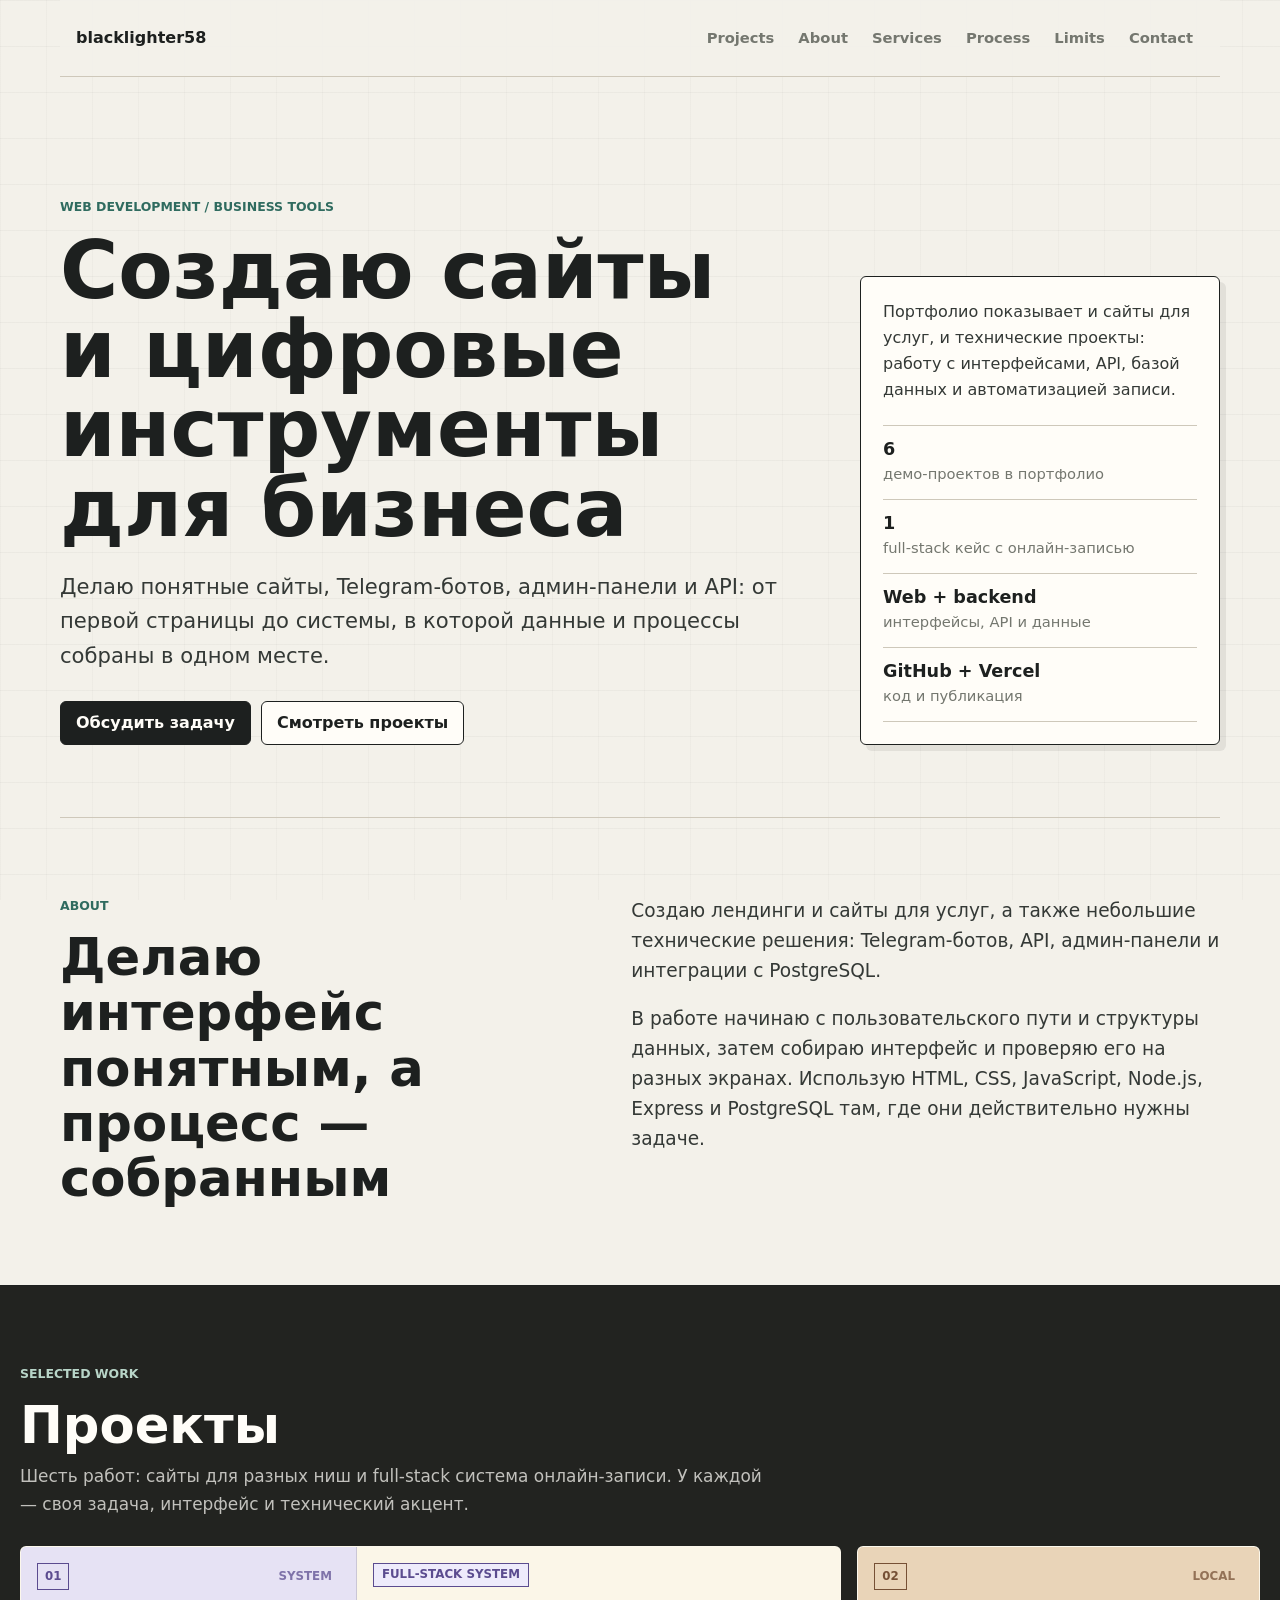
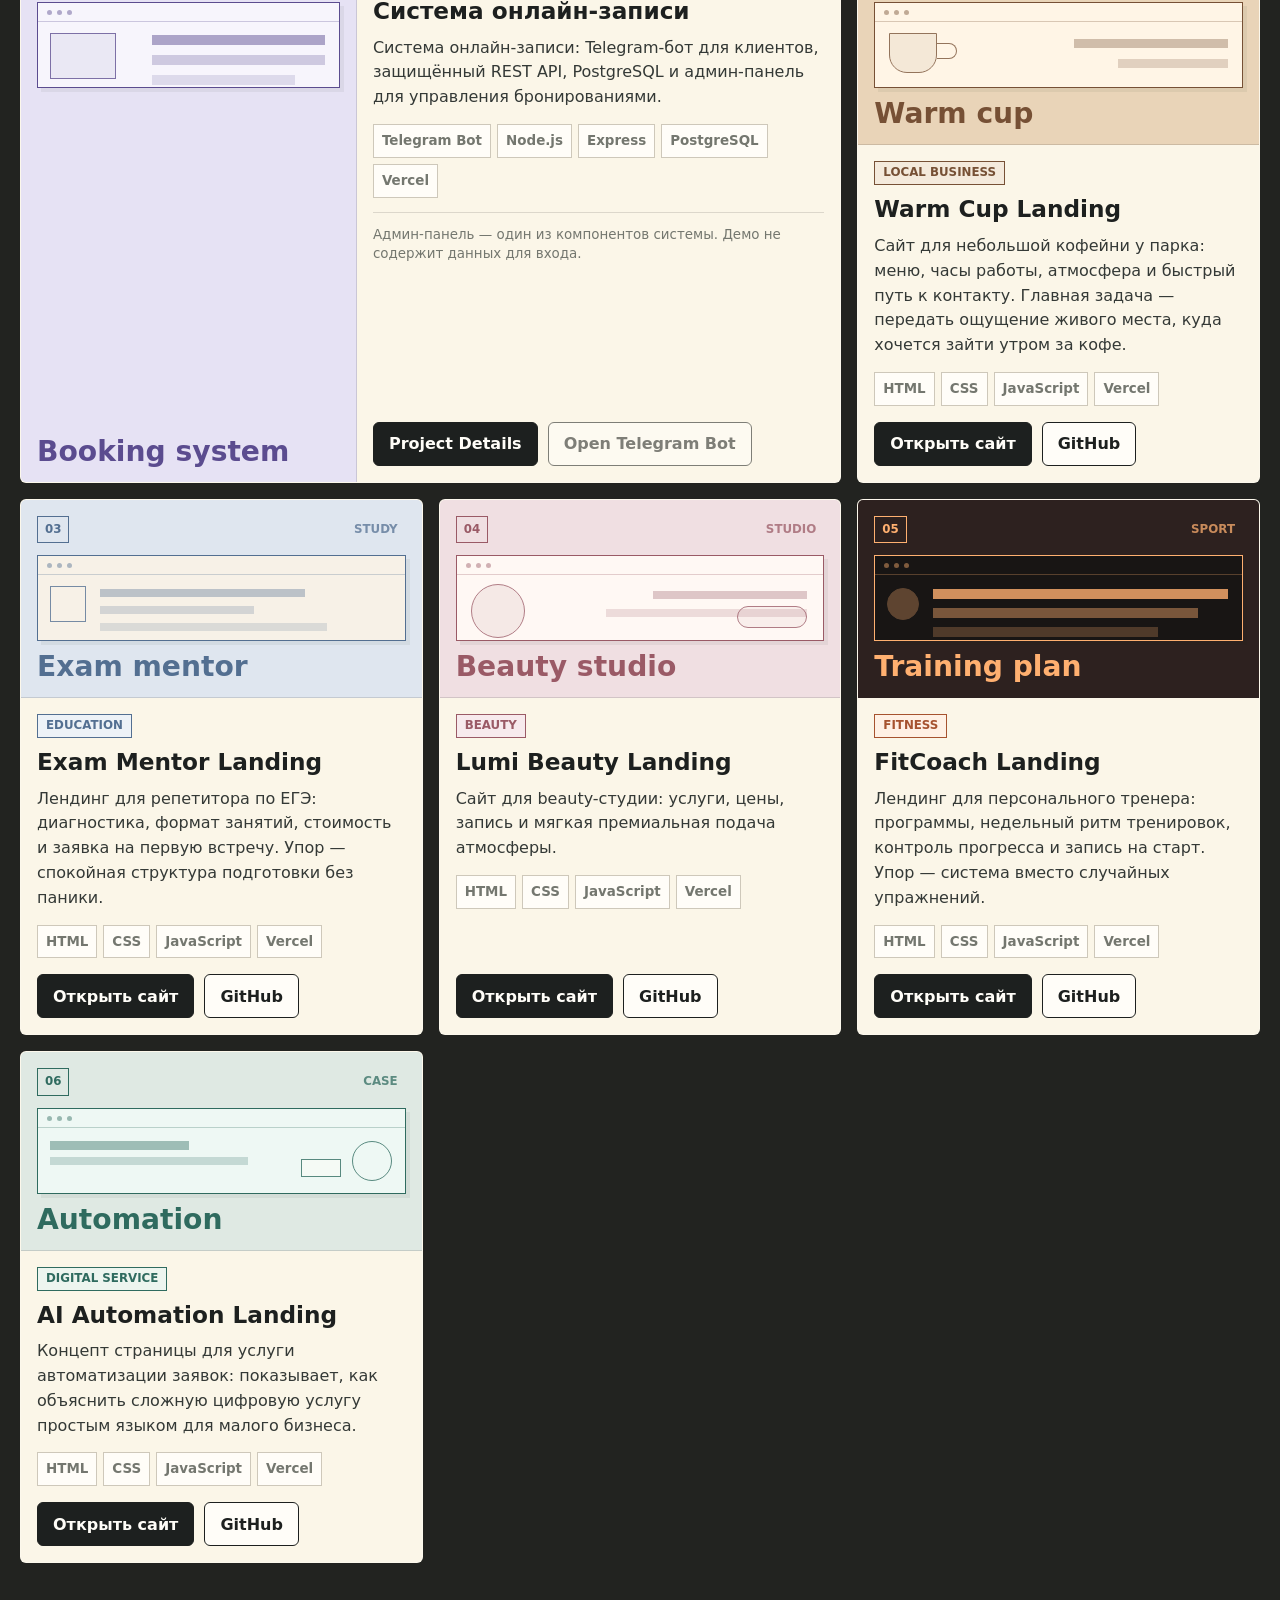
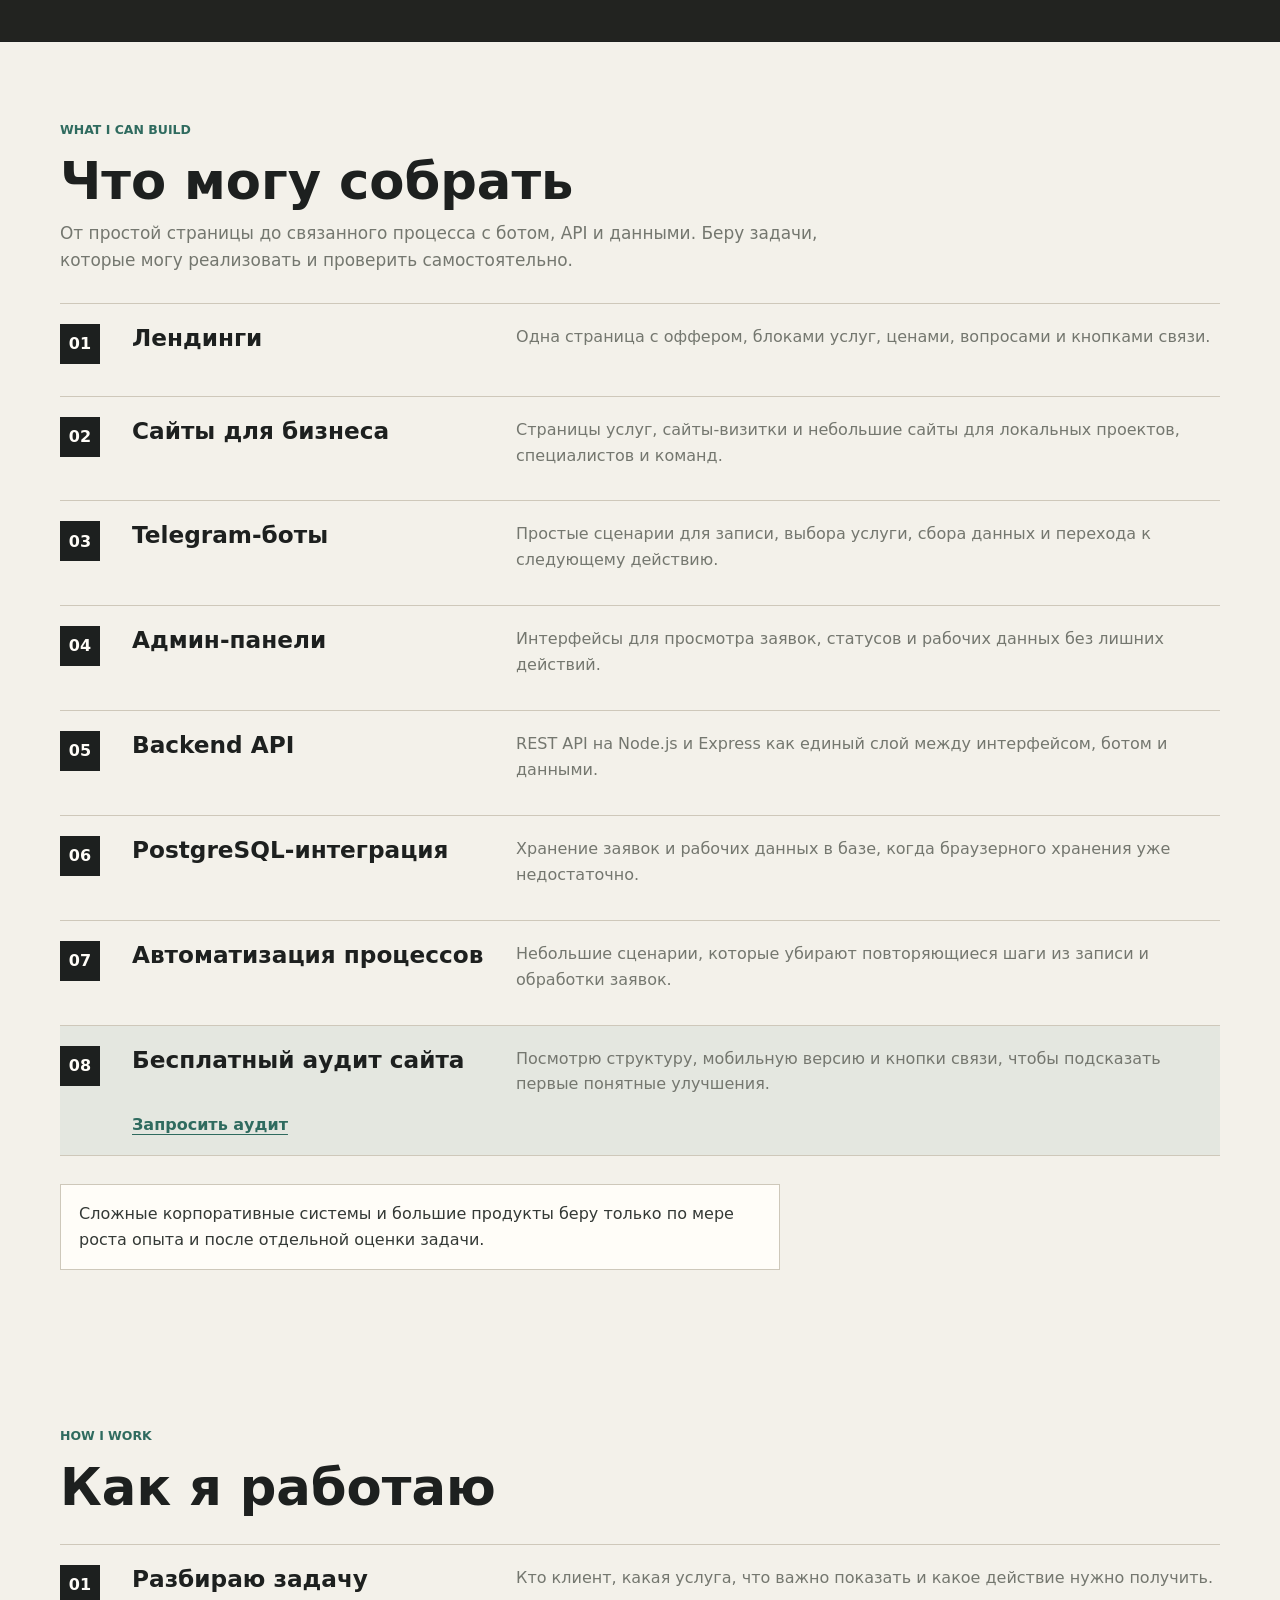
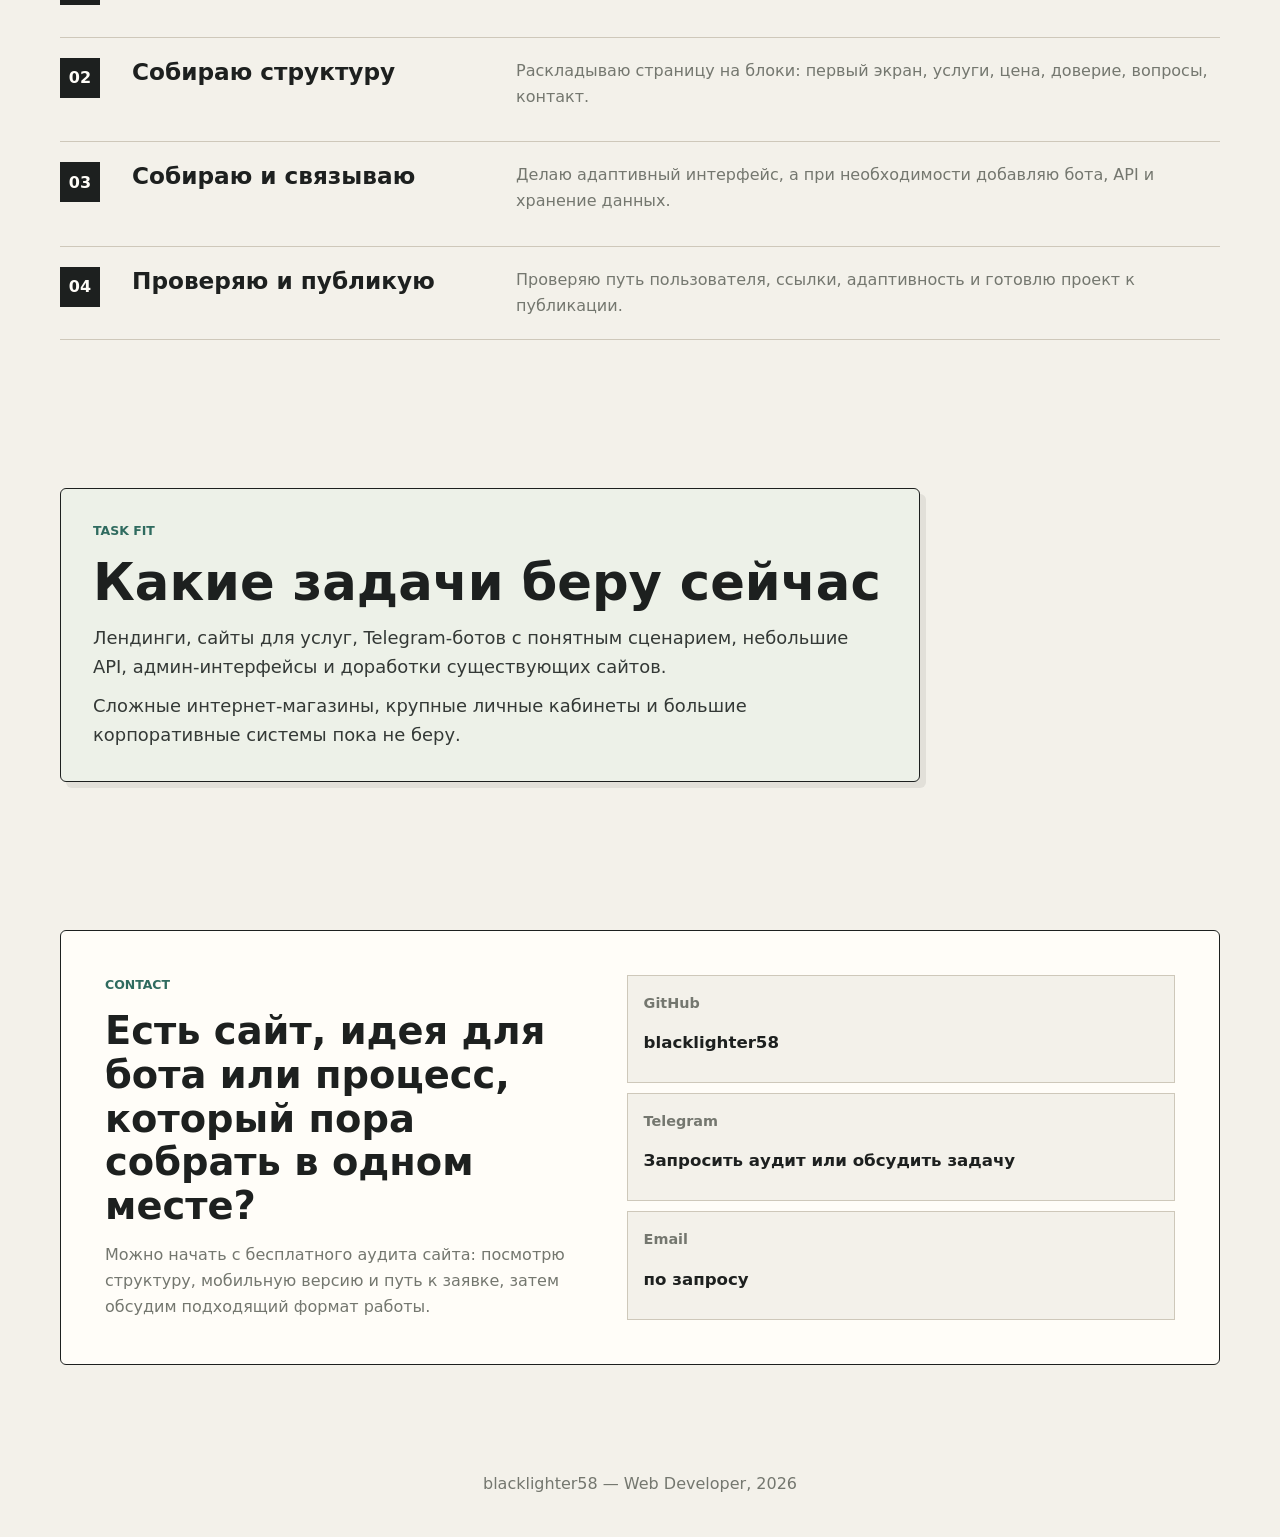
==== commit 2be6a314: "Broaden portfolio for web and business systems" ====
--- a/index.html
+++ b/index.html
@@ -3,8 +3,11 @@
 <head>
   <meta charset="UTF-8">
   <meta name="viewport" content="width=device-width, initial-scale=1.0">
-  <meta name="description" content="blacklighter58 — начинающий веб-разработчик, который делает лендинги, страницы услуг и портфолио для малого бизнеса и экспертов.">
-  <title>blacklighter58 — Landing Page Developer</title>
+  <meta name="description" content="blacklighter58 — веб-разработчик: сайты, Telegram-боты, API, PostgreSQL, админ-панели и автоматизация процессов для бизнеса.">
+  <meta property="og:title" content="blacklighter58 — Web Developer">
+  <meta property="og:description" content="Сайты, Telegram-боты, API, PostgreSQL, админ-панели и автоматизация процессов для бизнеса.">
+  <meta property="og:type" content="website">
+  <title>blacklighter58 — Web Developer</title>
   <link rel="stylesheet" href="style.css">
 </head>
 <body>
@@ -19,7 +22,8 @@
 
     <nav class="site-nav" aria-label="Основная навигация">
       <a href="#projects">Projects</a>
-      <a href="#build">Build</a>
+      <a href="#about">About</a>
+      <a href="#build">Services</a>
       <a href="#process">Process</a>
       <a href="#limits">Limits</a>
       <a href="#contact">Contact</a>
@@ -29,32 +33,43 @@
   <main>
     <section class="hero section" id="hero">
       <div class="hero-main">
-        <p class="label">Landing pages / small business</p>
-        <h1>Делаю аккуратные лендинги для малого бизнеса, экспертов и услуг</h1>
-        <p class="hero-text">Собираю понятные страницы с оффером, услугами, ценами, кнопками связи и адаптацией под телефон.</p>
+        <p class="label">Web development / business tools</p>
+        <h1>Создаю сайты и цифровые инструменты для бизнеса</h1>
+        <p class="hero-text">Делаю понятные сайты, Telegram-ботов, админ-панели и API: от первой страницы до системы, в которой данные и процессы собраны в одном месте.</p>
 
         <div class="hero-actions" aria-label="Быстрые действия">
-          <a class="btn btn-primary" href="#projects">Посмотреть проекты</a>
-          <a class="btn btn-secondary" href="#contact">Связаться</a>
+          <a class="btn btn-primary" href="#contact">Обсудить задачу</a>
+          <a class="btn btn-secondary" href="#projects">Смотреть проекты</a>
         </div>
       </div>
 
       <aside class="hero-note" aria-label="Кратко о портфолио">
-        <p>Это портфолио начинающего веб-разработчика. Здесь собраны демо-лендинги для разных ниш, чтобы показать структуру, верстку, адаптивность и подачу услуги.</p>
+        <p>Портфолио показывает и сайты для услуг, и технические проекты: работу с интерфейсами, API, базой данных и автоматизацией записи.</p>
         <ul class="hero-stats" aria-label="Короткая статистика">
-          <li><strong>5</strong><span>тематических лендингов</span></li>
-          <li><strong>1</strong><span>личное портфолио</span></li>
-          <li><strong>HTML / CSS / JavaScript</strong><span>основной стек</span></li>
-          <li><strong>GitHub + Vercel</strong><span>публикация</span></li>
+          <li><strong>6</strong><span>демо-проектов в портфолио</span></li>
+          <li><strong>1</strong><span>full-stack кейс с онлайн-записью</span></li>
+          <li><strong>Web + backend</strong><span>интерфейсы, API и данные</span></li>
+          <li><strong>GitHub + Vercel</strong><span>код и публикация</span></li>
         </ul>
       </aside>
+    </section>
+
+    <section class="section about-section" id="about">
+      <div class="section-heading about-heading">
+        <p class="label">About</p>
+        <h2>Делаю интерфейс понятным, а процесс — собранным</h2>
+      </div>
+      <div class="about-content">
+        <p>Создаю лендинги и сайты для услуг, а также небольшие технические решения: Telegram-ботов, API, админ-панели и интеграции с PostgreSQL.</p>
+        <p>В работе начинаю с пользовательского пути и структуры данных, затем собираю интерфейс и проверяю его на разных экранах. Использую HTML, CSS, JavaScript, Node.js, Express и PostgreSQL там, где они действительно нужны задаче.</p>
+      </div>
     </section>
 
     <section class="section projects-section" id="projects">
       <div class="section-heading projects-heading">
         <p class="label">Selected work</p>
         <h2>Проекты</h2>
-        <p>Главный блок портфолио: шесть демонстрационных работ для разных задач. Каждый проект сделан как маленький кейс, а не просто карточка с названием.</p>
+        <p>Шесть работ: сайты для разных ниш и full-stack система онлайн-записи. У каждой — своя задача, интерфейс и технический акцент.</p>
       </div>
 
       <div class="projects-list">
@@ -91,8 +106,8 @@
             <p class="project-note">Админ-панель — один из компонентов системы. Демо не содержит данных для входа.</p>
 
             <div class="project-actions">
-              <a class="btn btn-primary" href="projects/telegram-booking-system/index.html">Подробнее о проекте</a>
-              <a class="btn btn-secondary" href="https://07-booking-admin-dashboard.vercel.app/" target="_blank" rel="noreferrer">Демо админ-панели</a>
+              <a class="btn btn-primary" href="projects/telegram-booking-system/index.html">Project Details</a>
+              <span class="btn btn-secondary btn-disabled" aria-disabled="true" title="Публичная ссылка на Telegram-бота ещё не добавлена">Open Telegram Bot</span>
             </div>
           </div>
         </article>
@@ -119,10 +134,11 @@
             <h3>Warm Cup Landing</h3>
             <p>Сайт для небольшой кофейни у парка: меню, часы работы, атмосфера и быстрый путь к контакту. Главная задача — передать ощущение живого места, куда хочется зайти утром за кофе.</p>
 
-            <ul class="tech-list" aria-label="Особенности проекта Warm Cup Landing">
-              <li>Responsive layout</li>
-              <li>Menu section</li>
-              <li>FAQ accordion</li>
+            <ul class="tech-list" aria-label="Технологии проекта Warm Cup Landing">
+              <li>HTML</li>
+              <li>CSS</li>
+              <li>JavaScript</li>
+              <li>Vercel</li>
             </ul>
 
             <div class="project-actions">
@@ -154,10 +170,11 @@
             <h3>Exam Mentor Landing</h3>
             <p>Лендинг для репетитора по ЕГЭ: диагностика, формат занятий, стоимость и заявка на первую встречу. Упор — спокойная структура подготовки без паники.</p>
 
-            <ul class="tech-list" aria-label="Особенности проекта Exam Mentor Landing">
-              <li>Responsive layout</li>
-              <li>Timeline</li>
-              <li>FAQ section</li>
+            <ul class="tech-list" aria-label="Технологии проекта Exam Mentor Landing">
+              <li>HTML</li>
+              <li>CSS</li>
+              <li>JavaScript</li>
+              <li>Vercel</li>
             </ul>
 
             <div class="project-actions">
@@ -189,10 +206,11 @@
             <h3>Lumi Beauty Landing</h3>
             <p>Сайт для beauty-студии: услуги, цены, запись и мягкая премиальная подача атмосферы.</p>
 
-            <ul class="tech-list" aria-label="Особенности проекта Lumi Beauty Landing">
-              <li>Responsive layout</li>
-              <li>Service cards</li>
-              <li>Booking link</li>
+            <ul class="tech-list" aria-label="Технологии проекта Lumi Beauty Landing">
+              <li>HTML</li>
+              <li>CSS</li>
+              <li>JavaScript</li>
+              <li>Vercel</li>
             </ul>
 
             <div class="project-actions">
@@ -224,10 +242,11 @@
             <h3>FitCoach Landing</h3>
             <p>Лендинг для персонального тренера: программы, недельный ритм тренировок, контроль прогресса и запись на старт. Упор — система вместо случайных упражнений.</p>
 
-            <ul class="tech-list" aria-label="Особенности проекта FitCoach Landing">
-              <li>Responsive layout</li>
-              <li>Program selection</li>
-              <li>FAQ accordion</li>
+            <ul class="tech-list" aria-label="Технологии проекта FitCoach Landing">
+              <li>HTML</li>
+              <li>CSS</li>
+              <li>JavaScript</li>
+              <li>Vercel</li>
             </ul>
 
             <div class="project-actions">
@@ -259,10 +278,11 @@
             <h3>AI Automation Landing</h3>
             <p>Концепт страницы для услуги автоматизации заявок: показывает, как объяснить сложную цифровую услугу простым языком для малого бизнеса.</p>
 
-            <ul class="tech-list" aria-label="Особенности проекта AI Automation Landing">
-              <li>Responsive layout</li>
-              <li>Process steps</li>
-              <li>Form validation</li>
+            <ul class="tech-list" aria-label="Технологии проекта AI Automation Landing">
+              <li>HTML</li>
+              <li>CSS</li>
+              <li>JavaScript</li>
+              <li>Vercel</li>
             </ul>
 
             <div class="project-actions">
@@ -277,39 +297,55 @@
     <section class="section build-section" id="build">
       <div class="section-heading">
         <p class="label">What I can build</p>
-        <h2>Что могу собрать сейчас</h2>
-        <p>Без больших обещаний: только те форматы, которые подходят для текущего уровня и хорошо ложатся в HTML, CSS и JavaScript.</p>
+        <h2>Что могу собрать</h2>
+        <p>От простой страницы до связанного процесса с ботом, API и данными. Беру задачи, которые могу реализовать и проверить самостоятельно.</p>
       </div>
 
       <div class="build-list">
         <article>
           <span>01</span>
-          <h3>Лендинг для услуги</h3>
+          <h3>Лендинги</h3>
           <p>Одна страница с оффером, блоками услуг, ценами, вопросами и кнопками связи.</p>
         </article>
         <article>
           <span>02</span>
-          <h3>Сайт-визитка</h3>
-          <p>Короткая страница для локального проекта, специалиста или небольшой команды.</p>
+          <h3>Сайты для бизнеса</h3>
+          <p>Страницы услуг, сайты-визитки и небольшие сайты для локальных проектов, специалистов и команд.</p>
         </article>
         <article>
           <span>03</span>
-          <h3>Страница эксперта</h3>
-          <p>Подача опыта, формата работы, стоимости и заявки на консультацию или встречу.</p>
+          <h3>Telegram-боты</h3>
+          <p>Простые сценарии для записи, выбора услуги, сбора данных и перехода к следующему действию.</p>
         </article>
         <article>
           <span>04</span>
-          <h3>Портфолио</h3>
-          <p>Аккуратная страница с проектами, описанием подхода и контактами.</p>
+          <h3>Админ-панели</h3>
+          <p>Интерфейсы для просмотра заявок, статусов и рабочих данных без лишних действий.</p>
         </article>
         <article>
           <span>05</span>
-          <h3>Небольшие правки сайта</h3>
-          <p>Исправить текст, блоки, адаптивность, кнопки, отступы или простую интерактивность.</p>
-        </article>
-      </div>
-
-      <p class="build-note">Простые AI-сценарии и автоматизация заявок — следующее направление развития, а не основной оффер.</p>
+          <h3>Backend API</h3>
+          <p>REST API на Node.js и Express как единый слой между интерфейсом, ботом и данными.</p>
+        </article>
+        <article>
+          <span>06</span>
+          <h3>PostgreSQL-интеграция</h3>
+          <p>Хранение заявок и рабочих данных в базе, когда браузерного хранения уже недостаточно.</p>
+        </article>
+        <article>
+          <span>07</span>
+          <h3>Автоматизация процессов</h3>
+          <p>Небольшие сценарии, которые убирают повторяющиеся шаги из записи и обработки заявок.</p>
+        </article>
+        <article class="audit-service">
+          <span>08</span>
+          <h3>Бесплатный аудит сайта</h3>
+          <p>Посмотрю структуру, мобильную версию и кнопки связи, чтобы подсказать первые понятные улучшения.</p>
+          <a class="text-link" href="#contact">Запросить аудит</a>
+        </article>
+      </div>
+
+      <p class="build-note">Сложные корпоративные системы и большие продукты беру только по мере роста опыта и после отдельной оценки задачи.</p>
     </section>
 
     <section class="section process-section" id="process">
@@ -331,13 +367,13 @@
         </article>
         <article>
           <span>03</span>
-          <h3>Верстаю страницу</h3>
-          <p>Делаю адаптивную верстку, кнопки, простую интерактивность и понятные состояния.</p>
+          <h3>Собираю и связываю</h3>
+          <p>Делаю адаптивный интерфейс, а при необходимости добавляю бота, API и хранение данных.</p>
         </article>
         <article>
           <span>04</span>
           <h3>Проверяю и публикую</h3>
-          <p>Смотрю страницу на разных экранах, правлю мелочи и готовлю к публикации.</p>
+          <p>Проверяю путь пользователя, ссылки, адаптивность и готовлю проект к публикации.</p>
         </article>
       </div>
     </section>
@@ -345,9 +381,9 @@
     <section class="section limits-section" id="limits">
       <div class="limits-card">
         <p class="label">Task fit</p>
-        <h2>Подходящие задачи</h2>
-        <p>Сейчас основной формат работы — лендинги, сайты-визитки, страницы экспертов и небольшие доработки существующих сайтов.</p>
-        <p class="limits-small">Сложные магазины, личные кабинеты и большие CRM-системы пока не беру.</p>
+        <h2>Какие задачи беру сейчас</h2>
+        <p>Лендинги, сайты для услуг, Telegram-ботов с понятным сценарием, небольшие API, админ-интерфейсы и доработки существующих сайтов.</p>
+        <p class="limits-small">Сложные интернет-магазины, крупные личные кабинеты и большие корпоративные системы пока не беру.</p>
       </div>
     </section>
 
@@ -355,8 +391,8 @@
       <div class="contact-cta">
         <div>
           <p class="label">Contact</p>
-          <h2>Нужна простая страница для услуги или проекта?</h2>
-          <p>Напишите мне — разберём, какие блоки нужны и что можно собрать первой версией.</p>
+          <h2>Есть сайт, идея для бота или процесс, который пора собрать в одном месте?</h2>
+          <p>Можно начать с бесплатного аудита сайта: посмотрю структуру, мобильную версию и путь к заявке, затем обсудим подходящий формат работы.</p>
         </div>
 
         <div class="contact-grid">
@@ -366,7 +402,7 @@
           </a>
           <a class="contact-card" href="https://t.me/vebprogg" target="_blank" rel="noreferrer">
             <span>Telegram</span>
-            <strong>@vebprogg</strong>
+            <strong>Запросить аудит или обсудить задачу</strong>
           </a>
           <div class="contact-card">
             <span>Email</span>
@@ -378,7 +414,7 @@
   </main>
 
   <footer class="site-footer">
-    <p>blacklighter58 — Landing Page Developer, 2026</p>
+    <p>blacklighter58 — Web Developer, 2026</p>
   </footer>
 
   <script src="script.js"></script>
--- a/style.css
+++ b/style.css
@@ -51,6 +51,12 @@
   text-decoration: none;
 }
 
+a:focus-visible,
+button:focus-visible {
+  outline: 2px solid var(--green);
+  outline-offset: 3px;
+}
+
 .site-header {
   position: relative;
   display: flex;
@@ -273,6 +279,29 @@
   background: var(--surface-2);
 }
 
+.btn-disabled {
+  cursor: not-allowed;
+  opacity: 0.56;
+  user-select: none;
+}
+
+.text-link {
+  width: fit-content;
+  color: var(--green);
+  font-weight: 900;
+  line-height: 1.25;
+  text-decoration: underline;
+  text-decoration-thickness: 1px;
+  text-underline-offset: 4px;
+  transition: color 160ms ease, transform 160ms ease;
+}
+
+.text-link:hover,
+.text-link:focus-visible {
+  color: var(--ink);
+  transform: translateX(2px);
+}
+
 .section-heading {
   max-width: 780px;
   margin-bottom: 28px;
@@ -283,6 +312,30 @@
   margin: 10px 0 0;
   color: var(--muted);
   font-size: 1.06rem;
+}
+
+.about-section {
+  display: grid;
+  grid-template-columns: minmax(0, 0.9fr) minmax(0, 1.1fr);
+  gap: clamp(28px, 7vw, 110px);
+  align-items: start;
+  border-top: 1px solid var(--line);
+}
+
+.about-heading {
+  margin: 0;
+}
+
+.about-content {
+  display: grid;
+  gap: 18px;
+  max-width: 700px;
+  color: var(--text);
+  font-size: clamp(1.03rem, 1.6vw, 1.16rem);
+}
+
+.about-content p {
+  margin: 0;
 }
 
 .projects-section {
@@ -335,6 +388,18 @@
   flex-direction: column;
 }
 
+.project-card:first-child {
+  grid-column: span 8;
+  display: grid;
+  grid-template-columns: minmax(250px, 0.82fr) minmax(0, 1.18fr);
+}
+
+.project-card:first-child .project-cover {
+  min-height: 100%;
+  border-right: 1px solid rgba(29, 32, 31, 0.14);
+  border-bottom: 0;
+}
+
 .project-cover {
   position: relative;
   min-height: 190px;
@@ -849,6 +914,14 @@
   color: var(--muted);
 }
 
+.audit-service {
+  background: rgba(47, 107, 95, 0.07);
+}
+
+.audit-service .text-link {
+  grid-column: 2 / -1;
+}
+
 .build-note {
   max-width: 720px;
   margin: 28px 0 0;
@@ -1060,6 +1133,7 @@
 .case-summary strong,
 .case-summary span {
   display: block;
+  grid-column: 2;
 }
 
 .case-summary strong {
@@ -1100,6 +1174,12 @@
   margin-bottom: 0;
   color: var(--muted);
   font-size: 1.06rem;
+}
+
+.case-small-note {
+  margin-top: 18px !important;
+  color: var(--muted) !important;
+  font-size: 0.94rem;
 }
 
 .case-copy {
@@ -1399,6 +1479,22 @@
 }
 
 @media (max-width: 980px) {
+  .about-section {
+    grid-template-columns: 1fr;
+    gap: 22px;
+  }
+
+  .project-card:first-child {
+    grid-column: span 6;
+    display: flex;
+  }
+
+  .project-card:first-child .project-cover {
+    min-height: 176px;
+    border-right: 0;
+    border-bottom: 1px solid rgba(29, 32, 31, 0.14);
+  }
+
   .site-header {
     width: min(100% - 24px, var(--container));
     flex-wrap: wrap;
@@ -1505,6 +1601,7 @@
   }
 
   .project-card,
+  .project-card:first-child,
   .project-card:nth-child(2),
   .project-card:nth-child(3),
   .project-card:nth-child(4),
@@ -1514,6 +1611,7 @@
   }
 
   .project-cover,
+  .project-card:first-child .project-cover,
   .project-featured .project-cover {
     min-height: 160px;
   }
@@ -1526,6 +1624,10 @@
 
   .build-list p,
   .process-list p {
+    grid-column: auto;
+  }
+
+  .audit-service .text-link {
     grid-column: auto;
   }
 
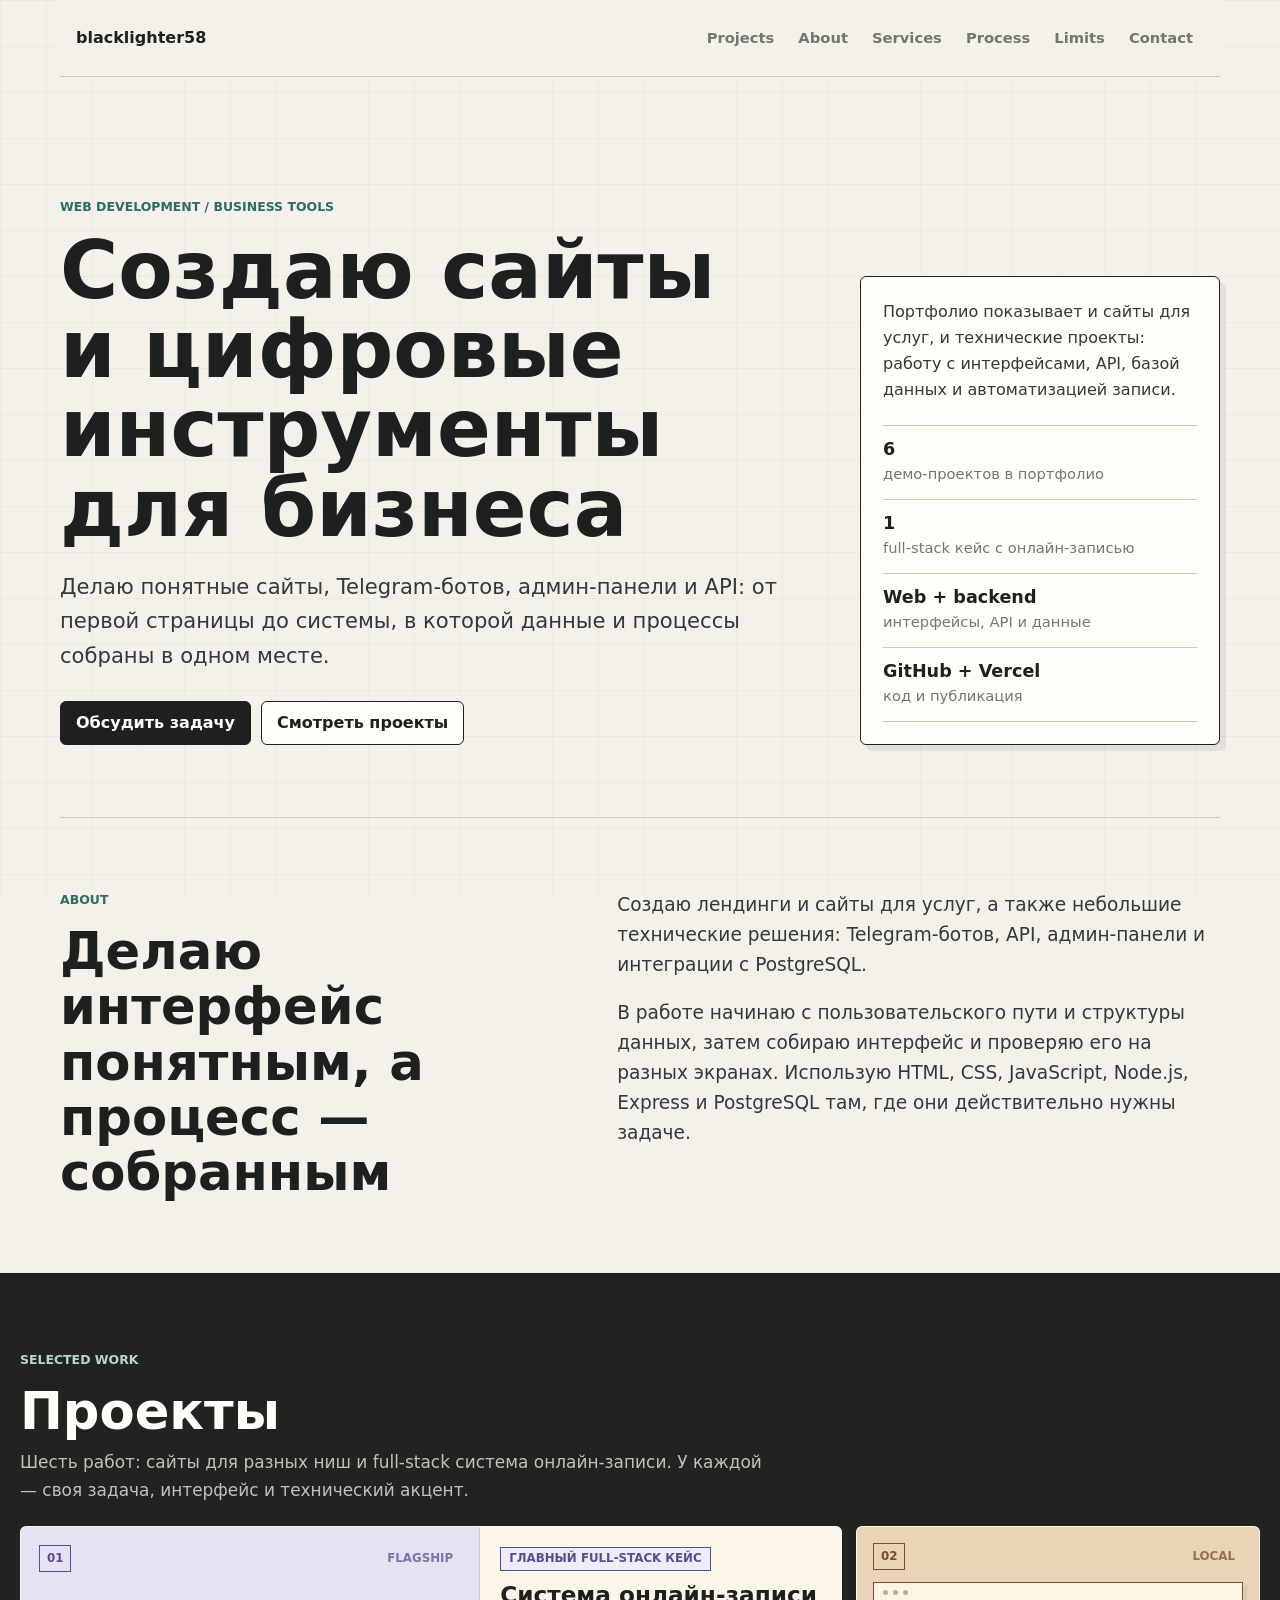
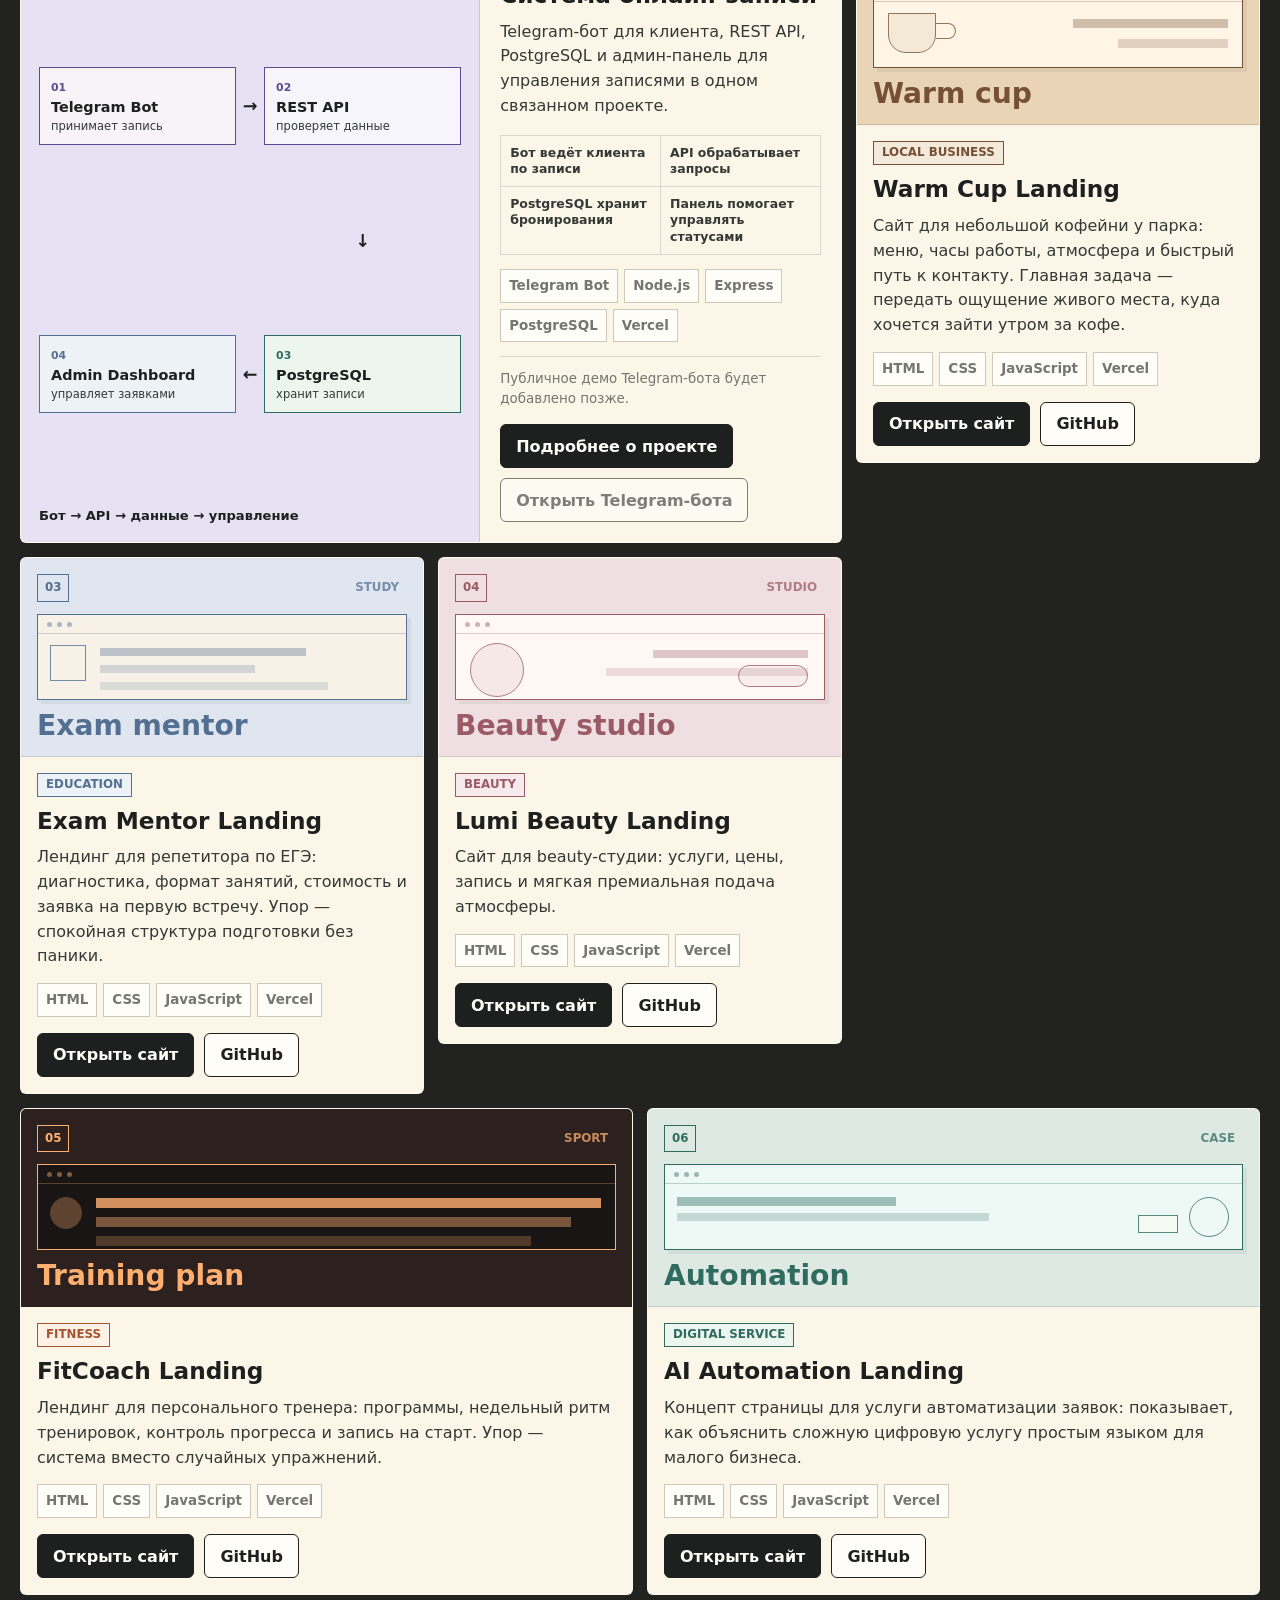
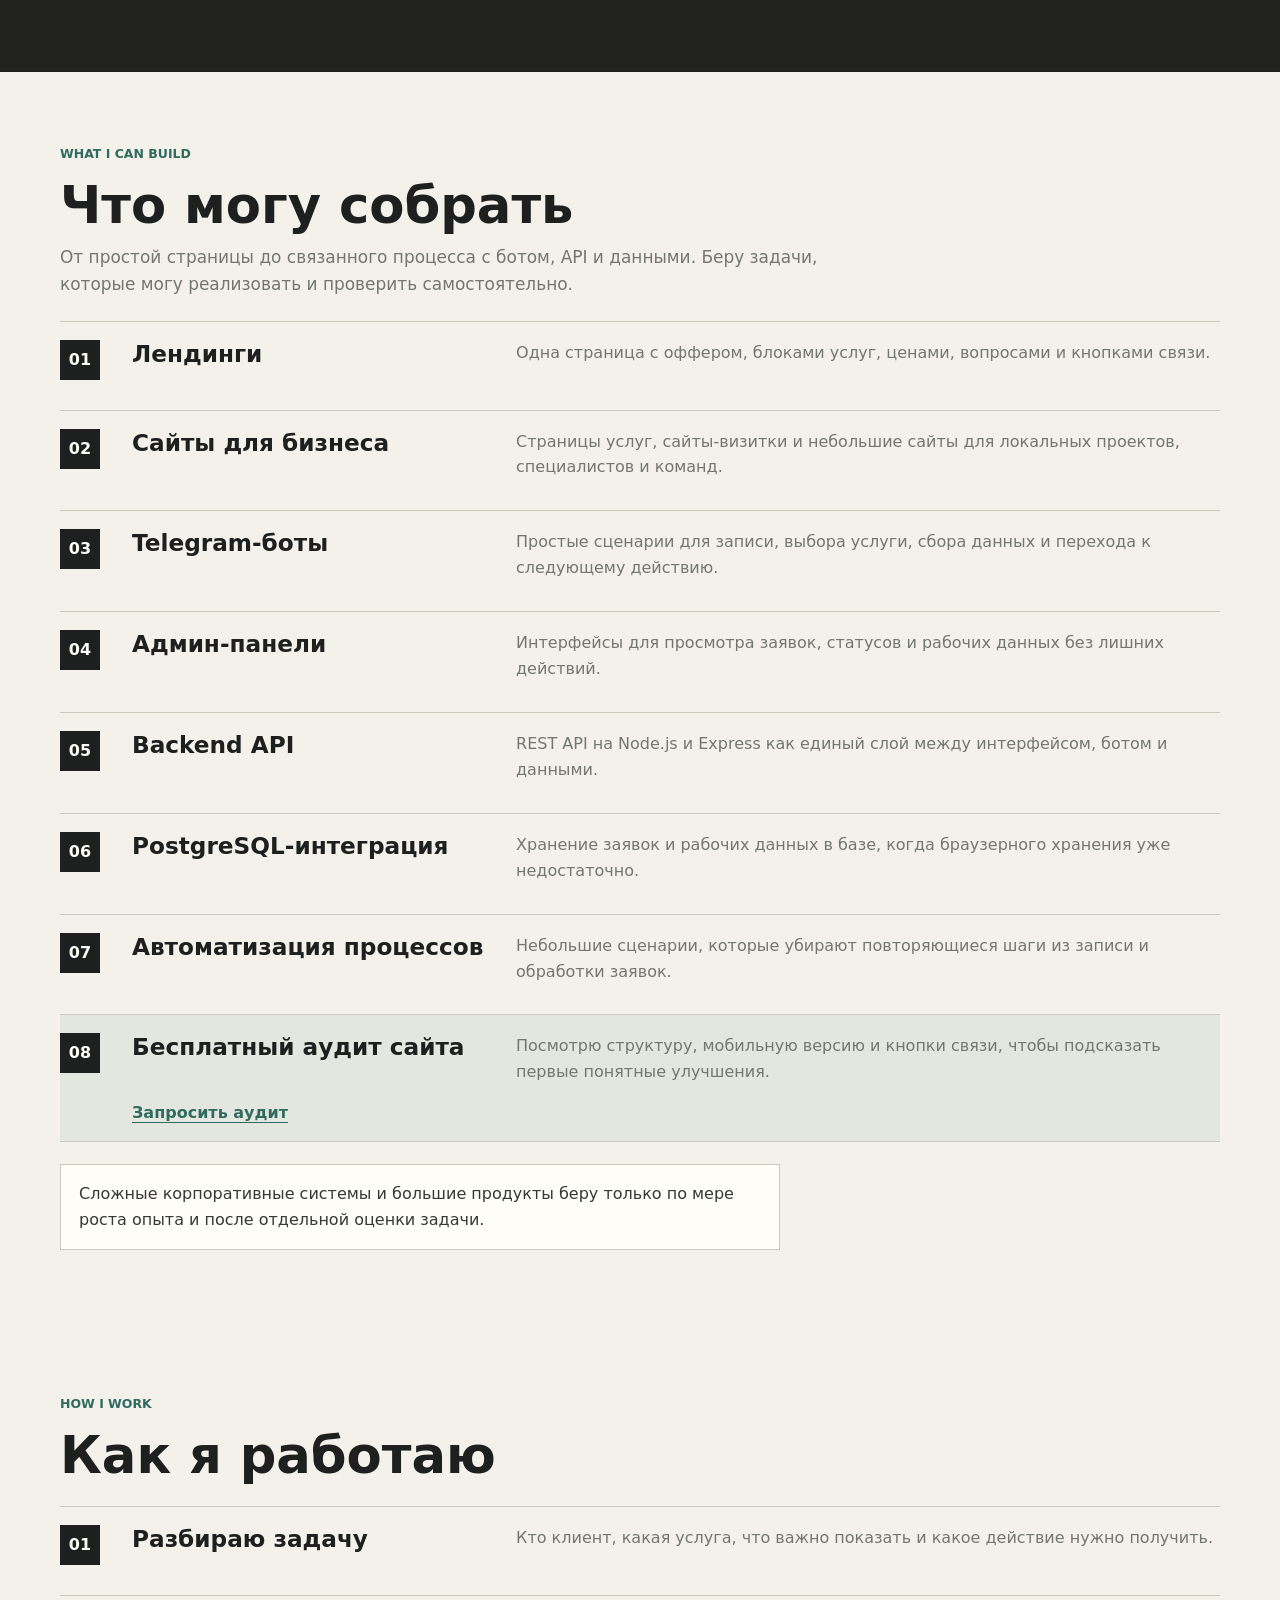
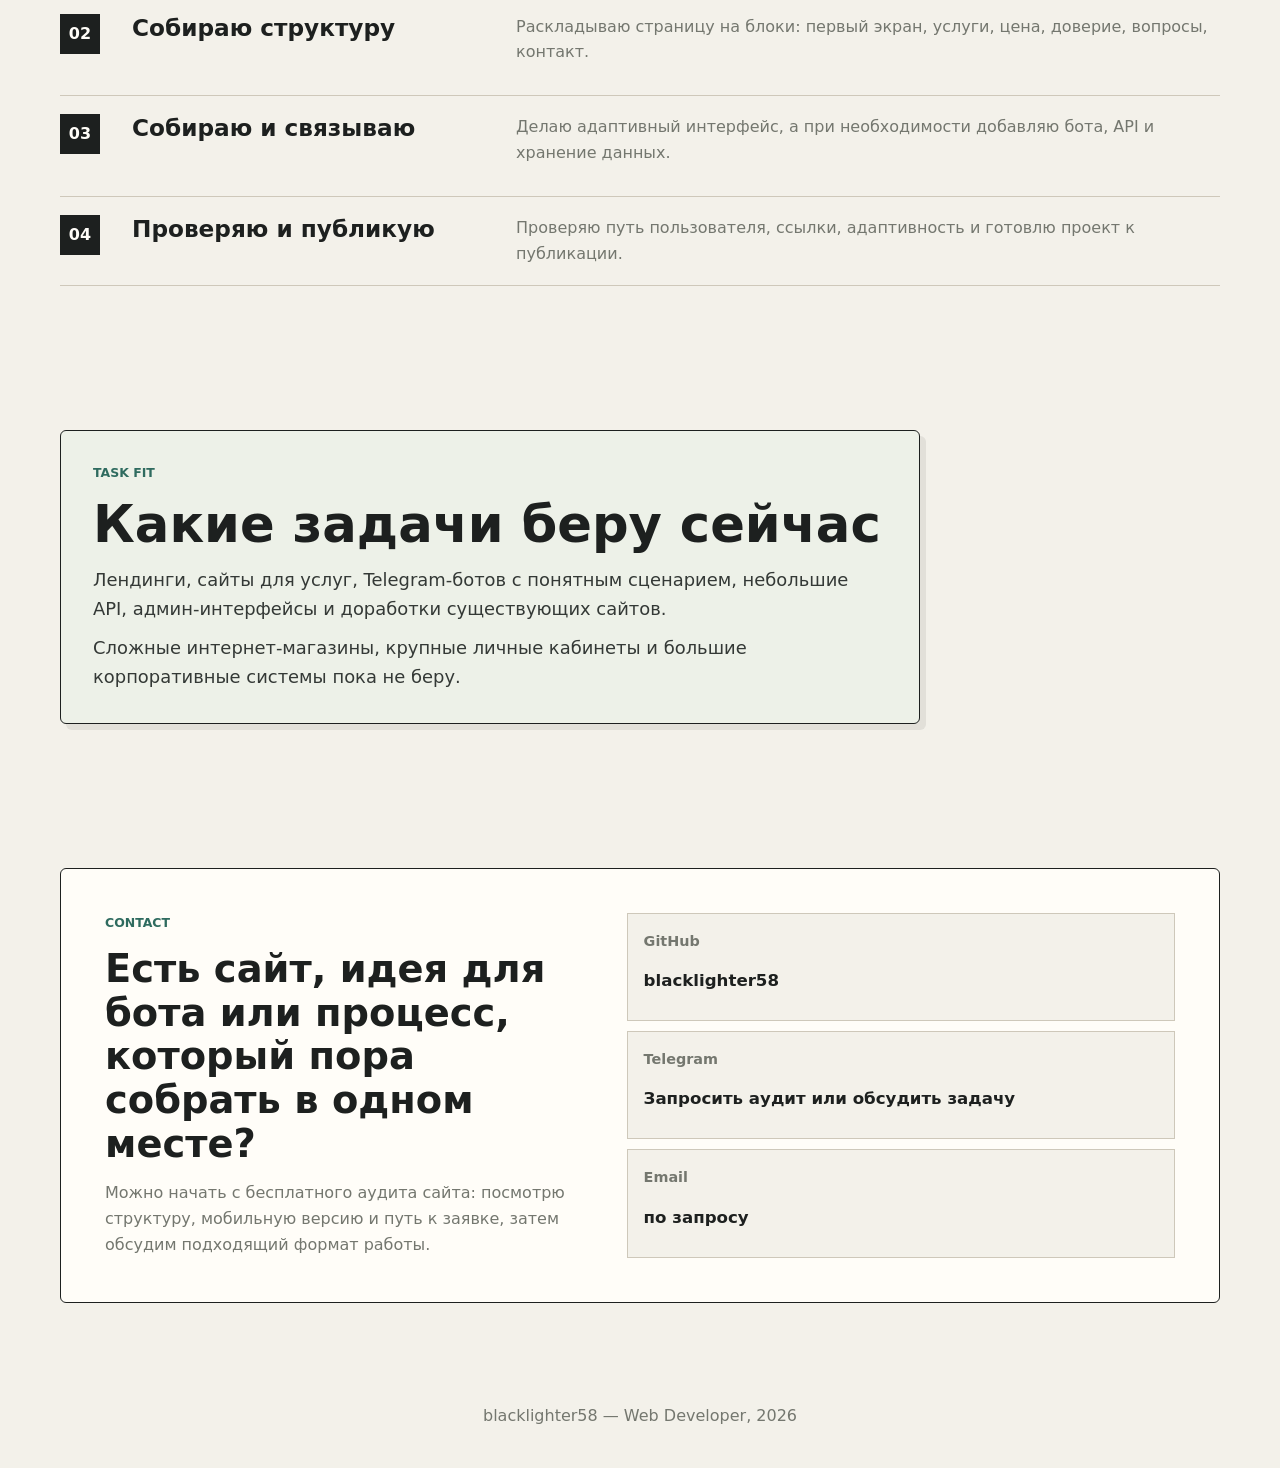
==== commit ac3f242d: "Refine portfolio spacing and booking flagship card" ====
--- a/index.html
+++ b/index.html
@@ -73,27 +73,51 @@
       </div>
 
       <div class="projects-list">
-        <article class="project-card project-featured">
-          <div class="project-cover cover-booking">
+        <article class="project-card project-card--flagship">
+          <div class="project-cover cover-booking project-system-visual">
             <div class="cover-meta">
               <span class="project-number">01</span>
-              <span>system</span>
-            </div>
-            <div class="project-preview-slot" data-preview="booking-desk">
-              <div class="preview-ui preview-booking" aria-hidden="true">
-                <i></i>
-                <i></i>
-                <i></i>
-                <i></i>
-              </div>
-            </div>
-            <strong>Booking system</strong>
-          </div>
-
-          <div class="project-content">
-            <p class="project-type">Full-stack system</p>
+              <span>flagship</span>
+            </div>
+            <div class="booking-system-diagram" aria-label="Telegram-бот передаёт запись в REST API, затем данные сохраняются в PostgreSQL и отображаются в админ-панели.">
+              <div class="system-node system-node--bot">
+                <span>01</span>
+                <b>Telegram Bot</b>
+                <small>принимает запись</small>
+              </div>
+              <span class="system-link system-link--right" aria-hidden="true">→</span>
+              <div class="system-node system-node--api">
+                <span>02</span>
+                <b>REST API</b>
+                <small>проверяет данные</small>
+              </div>
+              <span class="system-link system-link--down" aria-hidden="true">→</span>
+              <div class="system-node system-node--database">
+                <span>03</span>
+                <b>PostgreSQL</b>
+                <small>хранит записи</small>
+              </div>
+              <span class="system-link system-link--left" aria-hidden="true">→</span>
+              <div class="system-node system-node--dashboard">
+                <span>04</span>
+                <b>Admin Dashboard</b>
+                <small>управляет заявками</small>
+              </div>
+            </div>
+            <p class="system-caption">Бот → API → данные → управление</p>
+          </div>
+
+          <div class="project-content">
+            <p class="project-type">Главный full-stack кейс</p>
             <h3>Система онлайн-записи</h3>
-            <p>Система онлайн-записи: Telegram-бот для клиентов, защищённый REST API, PostgreSQL и админ-панель для управления бронированиями.</p>
+            <p>Telegram-бот для клиента, REST API, PostgreSQL и админ-панель для управления записями в одном связанном проекте.</p>
+
+            <ul class="project-facts" aria-label="Ключевые компоненты системы">
+              <li>Бот ведёт клиента по записи</li>
+              <li>API обрабатывает запросы</li>
+              <li>PostgreSQL хранит бронирования</li>
+              <li>Панель помогает управлять статусами</li>
+            </ul>
 
             <ul class="tech-list" aria-label="Технологии системы онлайн-записи">
               <li>Telegram Bot</li>
@@ -103,11 +127,11 @@
               <li>Vercel</li>
             </ul>
 
-            <p class="project-note">Админ-панель — один из компонентов системы. Демо не содержит данных для входа.</p>
-
-            <div class="project-actions">
-              <a class="btn btn-primary" href="projects/telegram-booking-system/index.html">Project Details</a>
-              <span class="btn btn-secondary btn-disabled" aria-disabled="true" title="Публичная ссылка на Telegram-бота ещё не добавлена">Open Telegram Bot</span>
+            <p class="project-note">Публичное демо Telegram-бота будет добавлено позже.</p>
+
+            <div class="project-actions">
+              <a class="btn btn-primary" href="projects/telegram-booking-system/index.html">Подробнее о проекте</a>
+              <span class="btn btn-secondary btn-disabled" aria-disabled="true" title="Публичная ссылка на Telegram-бота ещё не добавлена">Открыть Telegram-бота</span>
             </div>
           </div>
         </article>
@@ -256,7 +280,7 @@
           </div>
         </article>
 
-        <article class="project-card project-featured">
+        <article class="project-card">
           <div class="project-cover cover-automation">
             <div class="cover-meta">
               <span class="project-number">06</span>
--- a/style.css
+++ b/style.css
@@ -15,6 +15,10 @@
   --radius: 6px;
   --container: 1160px;
   --projects-container: 1400px;
+  --space-section: clamp(52px, 6vw, 72px);
+  --space-section-mobile: 46px;
+  --space-block: 22px;
+  --space-card: 14px;
 }
 
 * {
@@ -129,7 +133,7 @@
 .section {
   width: min(100% - 32px, var(--container));
   margin: 0 auto;
-  padding: 78px 0;
+  padding: var(--space-section) 0;
   scroll-margin-top: 18px;
 }
 
@@ -304,7 +308,7 @@
 
 .section-heading {
   max-width: 780px;
-  margin-bottom: 28px;
+  margin-bottom: var(--space-block);
 }
 
 .section-heading p:not(.label) {
@@ -317,7 +321,7 @@
 .about-section {
   display: grid;
   grid-template-columns: minmax(0, 0.9fr) minmax(0, 1.1fr);
-  gap: clamp(28px, 7vw, 110px);
+  gap: clamp(28px, 5vw, 72px);
   align-items: start;
   border-top: 1px solid var(--line);
 }
@@ -347,6 +351,8 @@
   color: var(--surface);
   border-top: 1px solid var(--ink);
   border-bottom: 1px solid var(--ink);
+  padding-top: clamp(58px, 6vw, 76px);
+  padding-bottom: clamp(58px, 6vw, 76px);
 }
 
 .projects-heading p:not(.label) {
@@ -360,15 +366,14 @@
 .projects-list {
   display: grid;
   grid-template-columns: repeat(12, minmax(0, 1fr));
-  gap: 16px;
-  align-items: stretch;
+  gap: var(--space-card);
+  align-items: start;
 }
 
 .project-card {
   grid-column: span 4;
   display: flex;
   flex-direction: column;
-  min-height: 100%;
   border: 1px solid rgba(255, 253, 248, 0.22);
   border-radius: var(--radius);
   background: #fbf6e8;
@@ -382,27 +387,27 @@
   box-shadow: 6px 6px 0 rgba(255, 253, 248, 0.08);
 }
 
-.project-featured {
-  grid-column: span 4;
-  display: flex;
-  flex-direction: column;
-}
-
-.project-card:first-child {
+.project-card--flagship {
   grid-column: span 8;
   display: grid;
-  grid-template-columns: minmax(250px, 0.82fr) minmax(0, 1.18fr);
-}
-
-.project-card:first-child .project-cover {
+  grid-template-columns: minmax(320px, 1.12fr) minmax(0, 0.88fr);
+  align-items: stretch;
+}
+
+.project-card--flagship .project-cover {
   min-height: 100%;
   border-right: 1px solid rgba(29, 32, 31, 0.14);
   border-bottom: 0;
 }
 
+.project-card:nth-child(5),
+.project-card:nth-child(6) {
+  grid-column: span 6;
+}
+
 .project-cover {
   position: relative;
-  min-height: 190px;
+  min-height: 180px;
   display: grid;
   grid-template-rows: auto 1fr auto;
   gap: 12px;
@@ -411,11 +416,6 @@
   overflow: hidden;
 }
 
-.project-featured .project-cover {
-  min-height: 190px;
-  border-right: 0;
-  border-bottom: 1px solid rgba(29, 32, 31, 0.14);
-}
 
 .cover-meta {
   position: relative;
@@ -593,6 +593,97 @@
   opacity: 0.16;
 }
 
+.project-system-visual {
+  gap: 14px;
+  padding: 18px;
+}
+
+.booking-system-diagram {
+  display: grid;
+  grid-template-columns: minmax(0, 1fr) 28px minmax(0, 1fr);
+  grid-template-rows: auto 28px auto;
+  align-items: center;
+}
+
+.system-node {
+  display: grid;
+  gap: 3px;
+  min-height: 78px;
+  padding: 11px;
+  border: 1px solid currentColor;
+  background: rgba(255, 253, 248, 0.68);
+}
+
+.system-node span {
+  font-size: 0.68rem;
+  font-weight: 900;
+}
+
+.system-node b {
+  color: var(--ink);
+  font-size: 0.9rem;
+  line-height: 1.15;
+}
+
+.system-node small {
+  color: var(--text);
+  font-size: 0.72rem;
+  line-height: 1.25;
+}
+
+.system-node--bot { grid-column: 1; grid-row: 1; }
+.system-link--right { grid-column: 2; grid-row: 1; }
+.system-node--api { grid-column: 3; grid-row: 1; background: #f7f5fc; }
+.system-link--down { grid-column: 3; grid-row: 2; transform: rotate(90deg); }
+.system-node--database { grid-column: 3; grid-row: 3; background: #edf5ef; color: var(--green); }
+.system-link--left { grid-column: 2; grid-row: 3; transform: rotate(180deg); }
+.system-node--dashboard { grid-column: 1; grid-row: 3; background: #edf2f7; color: var(--blue); }
+
+.system-link {
+  color: var(--ink);
+  font-size: 1.1rem;
+  font-weight: 900;
+  text-align: center;
+}
+
+.system-caption {
+  margin: 0;
+  color: var(--ink);
+  font-size: 0.82rem;
+  font-weight: 900;
+  line-height: 1.25;
+}
+
+.project-card--flagship .project-content {
+  padding: 20px;
+}
+
+.project-card--flagship .project-type {
+  color: #5b4c8f;
+  background: #eeebfb;
+}
+
+.project-facts {
+  display: grid;
+  grid-template-columns: repeat(2, minmax(0, 1fr));
+  gap: 0;
+  padding: 0;
+  margin: 16px 0 0;
+  list-style: none;
+  border-top: 1px solid rgba(29, 32, 31, 0.14);
+  border-left: 1px solid rgba(29, 32, 31, 0.14);
+}
+
+.project-facts li {
+  padding: 9px;
+  border-right: 1px solid rgba(29, 32, 31, 0.14);
+  border-bottom: 1px solid rgba(29, 32, 31, 0.14);
+  color: var(--text);
+  font-size: 0.78rem;
+  font-weight: 800;
+  line-height: 1.3;
+}
+
 .cover-automation {
   background: #dfe9e3;
   color: var(--green);
@@ -881,7 +972,7 @@
   grid-template-columns: 54px minmax(0, 0.52fr) minmax(0, 1fr);
   gap: 18px;
   align-items: start;
-  padding: 20px 0;
+  padding: 18px 0;
   border-top: 1px solid var(--line);
 }
 
@@ -924,15 +1015,11 @@
 
 .build-note {
   max-width: 720px;
-  margin: 28px 0 0;
+  margin: var(--space-block) 0 0;
   padding: 16px 18px;
   border: 1px solid var(--line);
   background: var(--surface);
   color: var(--text);
-}
-
-.limits-section {
-  padding-top: 70px;
 }
 
 .limits-card {
@@ -958,10 +1045,6 @@
   margin-top: 10px;
   color: var(--muted);
   font-size: 0.96rem;
-}
-
-.contact-section {
-  padding-top: 70px;
 }
 
 .contact-cta {
@@ -1482,17 +1565,6 @@
   .about-section {
     grid-template-columns: 1fr;
     gap: 22px;
-  }
-
-  .project-card:first-child {
-    grid-column: span 6;
-    display: flex;
-  }
-
-  .project-card:first-child .project-cover {
-    min-height: 176px;
-    border-right: 0;
-    border-bottom: 1px solid rgba(29, 32, 31, 0.14);
   }
 
   .site-header {
@@ -1545,17 +1617,22 @@
   }
 
   .project-card,
+  .project-card--flagship,
   .project-card:nth-child(2),
   .project-card:nth-child(3),
   .project-card:nth-child(4),
   .project-card:nth-child(5),
-  .project-featured {
+  .project-card:nth-child(6) {
     grid-column: span 6;
     display: flex;
     flex-direction: column;
   }
 
-  .project-featured .project-cover {
+  .project-card--flagship {
+    grid-column: span 12;
+  }
+
+  .project-card--flagship .project-cover {
     min-height: 176px;
     border-right: 0;
     border-bottom: 1px solid rgba(29, 32, 31, 0.14);
@@ -1575,7 +1652,7 @@
 @media (max-width: 680px) {
   .section {
     width: min(100% - 24px, var(--container));
-    padding: 62px 0;
+    padding: var(--space-section-mobile) 0;
   }
 
   .projects-section {
@@ -1596,24 +1673,58 @@
     width: 100%;
   }
 
+  .hero {
+    padding-top: 72px;
+    padding-bottom: 64px;
+  }
+
   .projects-list {
     grid-template-columns: repeat(12, minmax(0, 1fr));
   }
 
   .project-card,
-  .project-card:first-child,
+  .project-card--flagship,
   .project-card:nth-child(2),
   .project-card:nth-child(3),
   .project-card:nth-child(4),
   .project-card:nth-child(5),
-  .project-featured {
+  .project-card:nth-child(6) {
     grid-column: span 12;
   }
 
   .project-cover,
-  .project-card:first-child .project-cover,
-  .project-featured .project-cover {
+  .project-card--flagship .project-cover {
     min-height: 160px;
+  }
+
+  .booking-system-diagram {
+    grid-template-columns: 1fr;
+    grid-template-rows: auto;
+    gap: 7px;
+  }
+
+  .system-node,
+  .system-node--bot,
+  .system-node--api,
+  .system-node--database,
+  .system-node--dashboard,
+  .system-link,
+  .system-link--right,
+  .system-link--down,
+  .system-link--left {
+    grid-column: 1;
+    grid-row: auto;
+  }
+
+  .system-link,
+  .system-link--right,
+  .system-link--down,
+  .system-link--left {
+    transform: rotate(90deg);
+  }
+
+  .project-facts {
+    grid-template-columns: 1fr;
   }
 
   .build-list article,
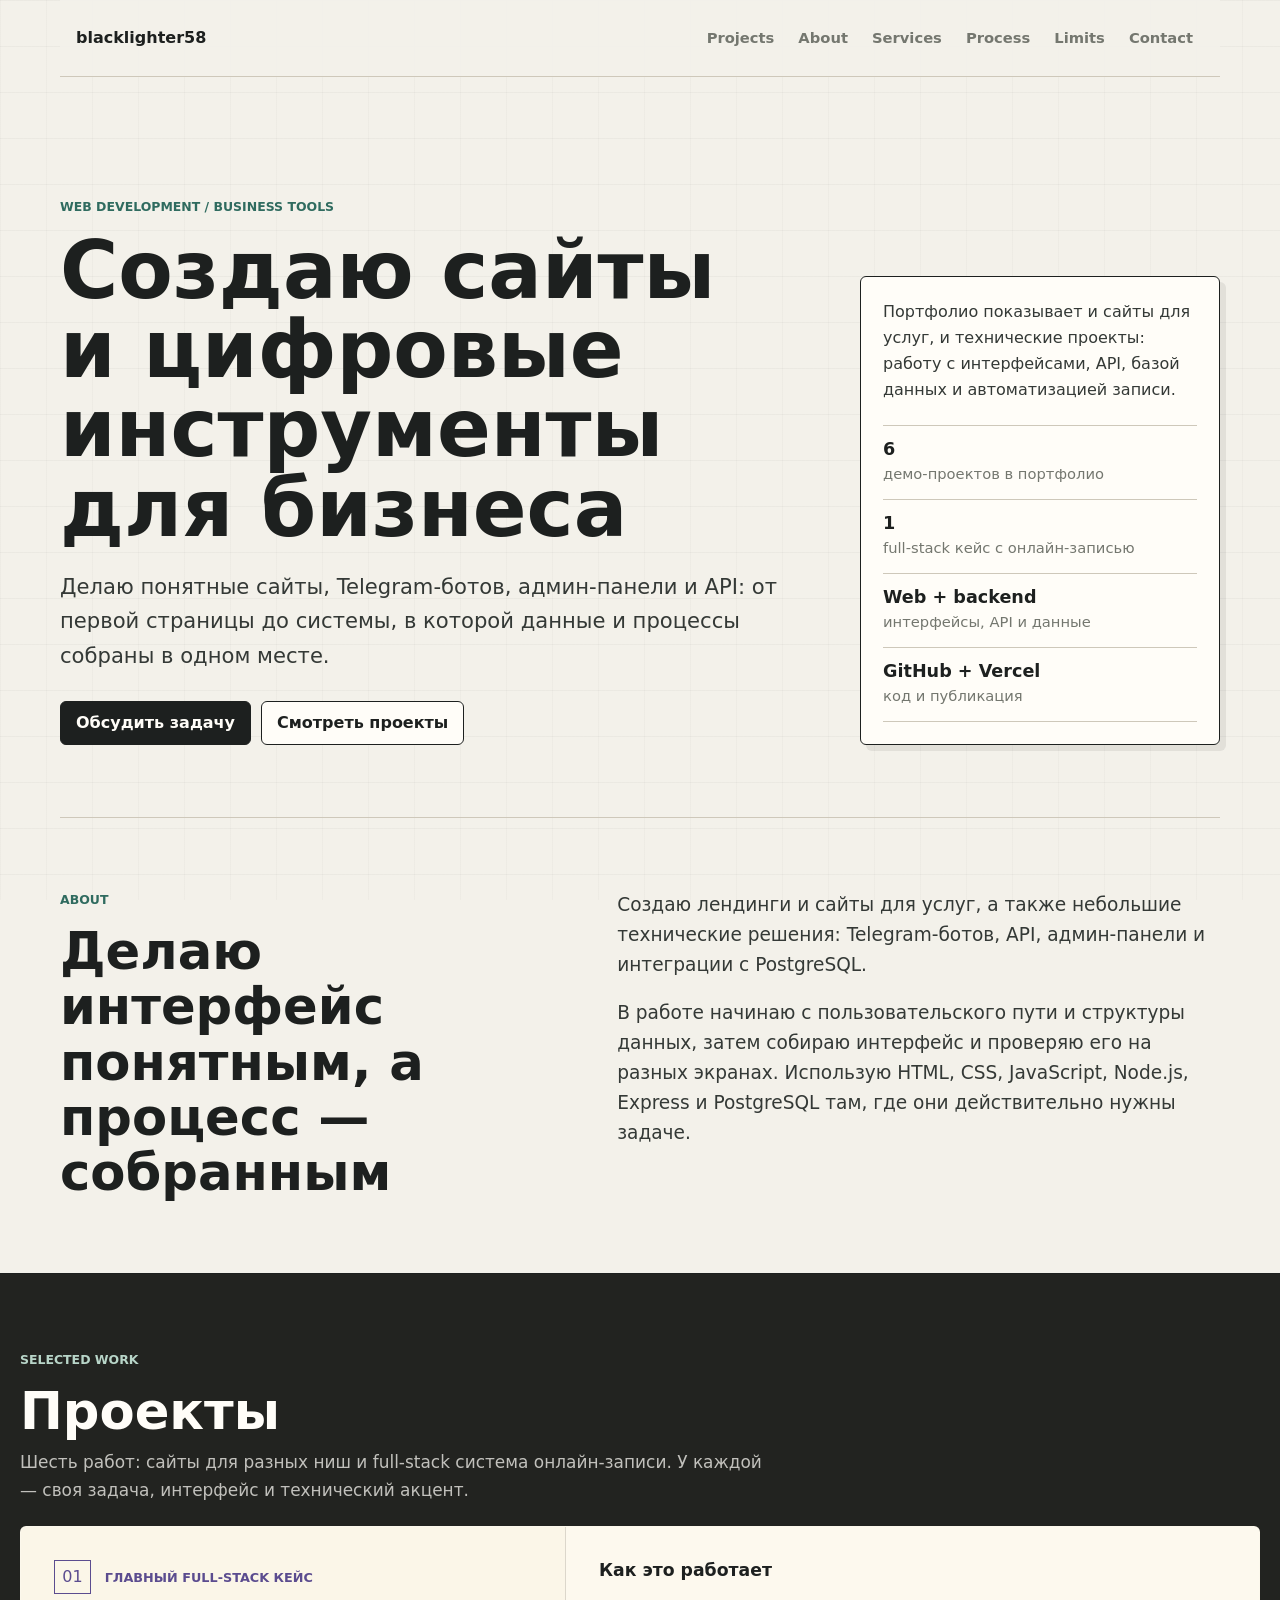
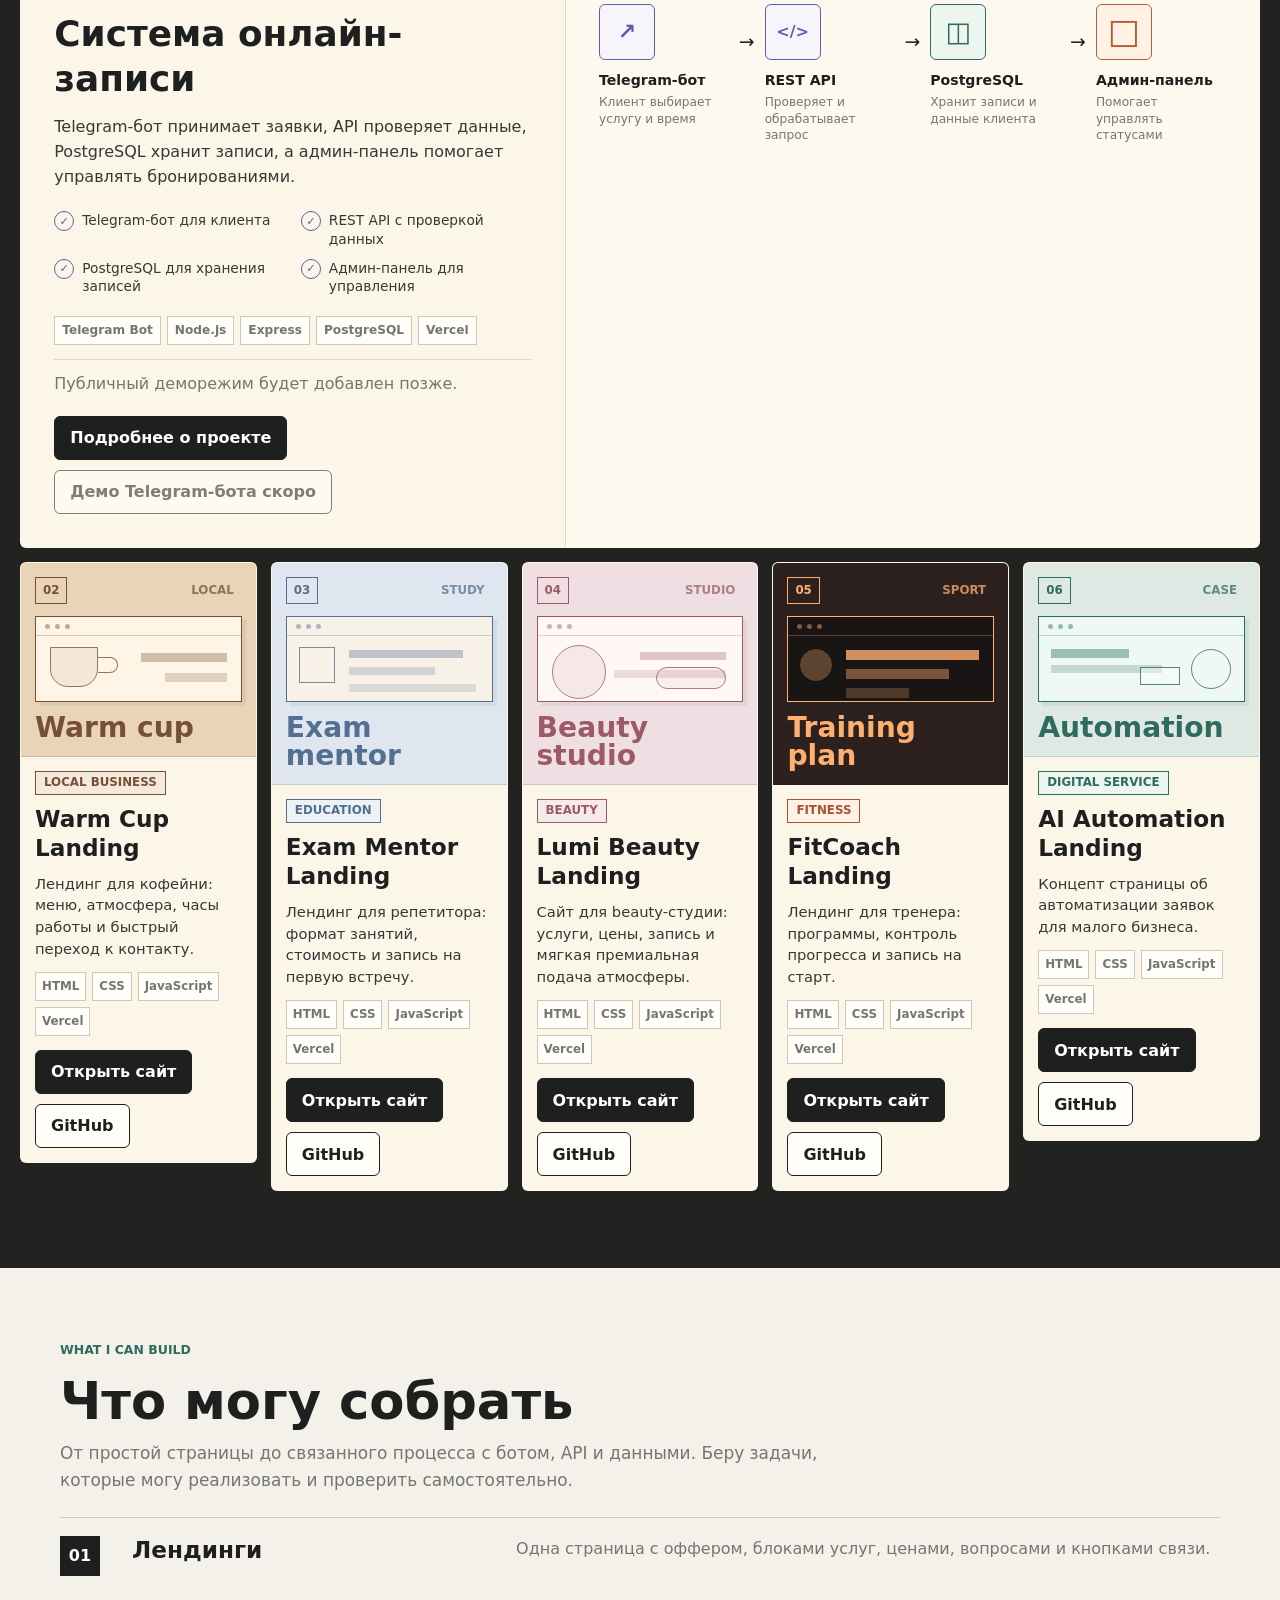
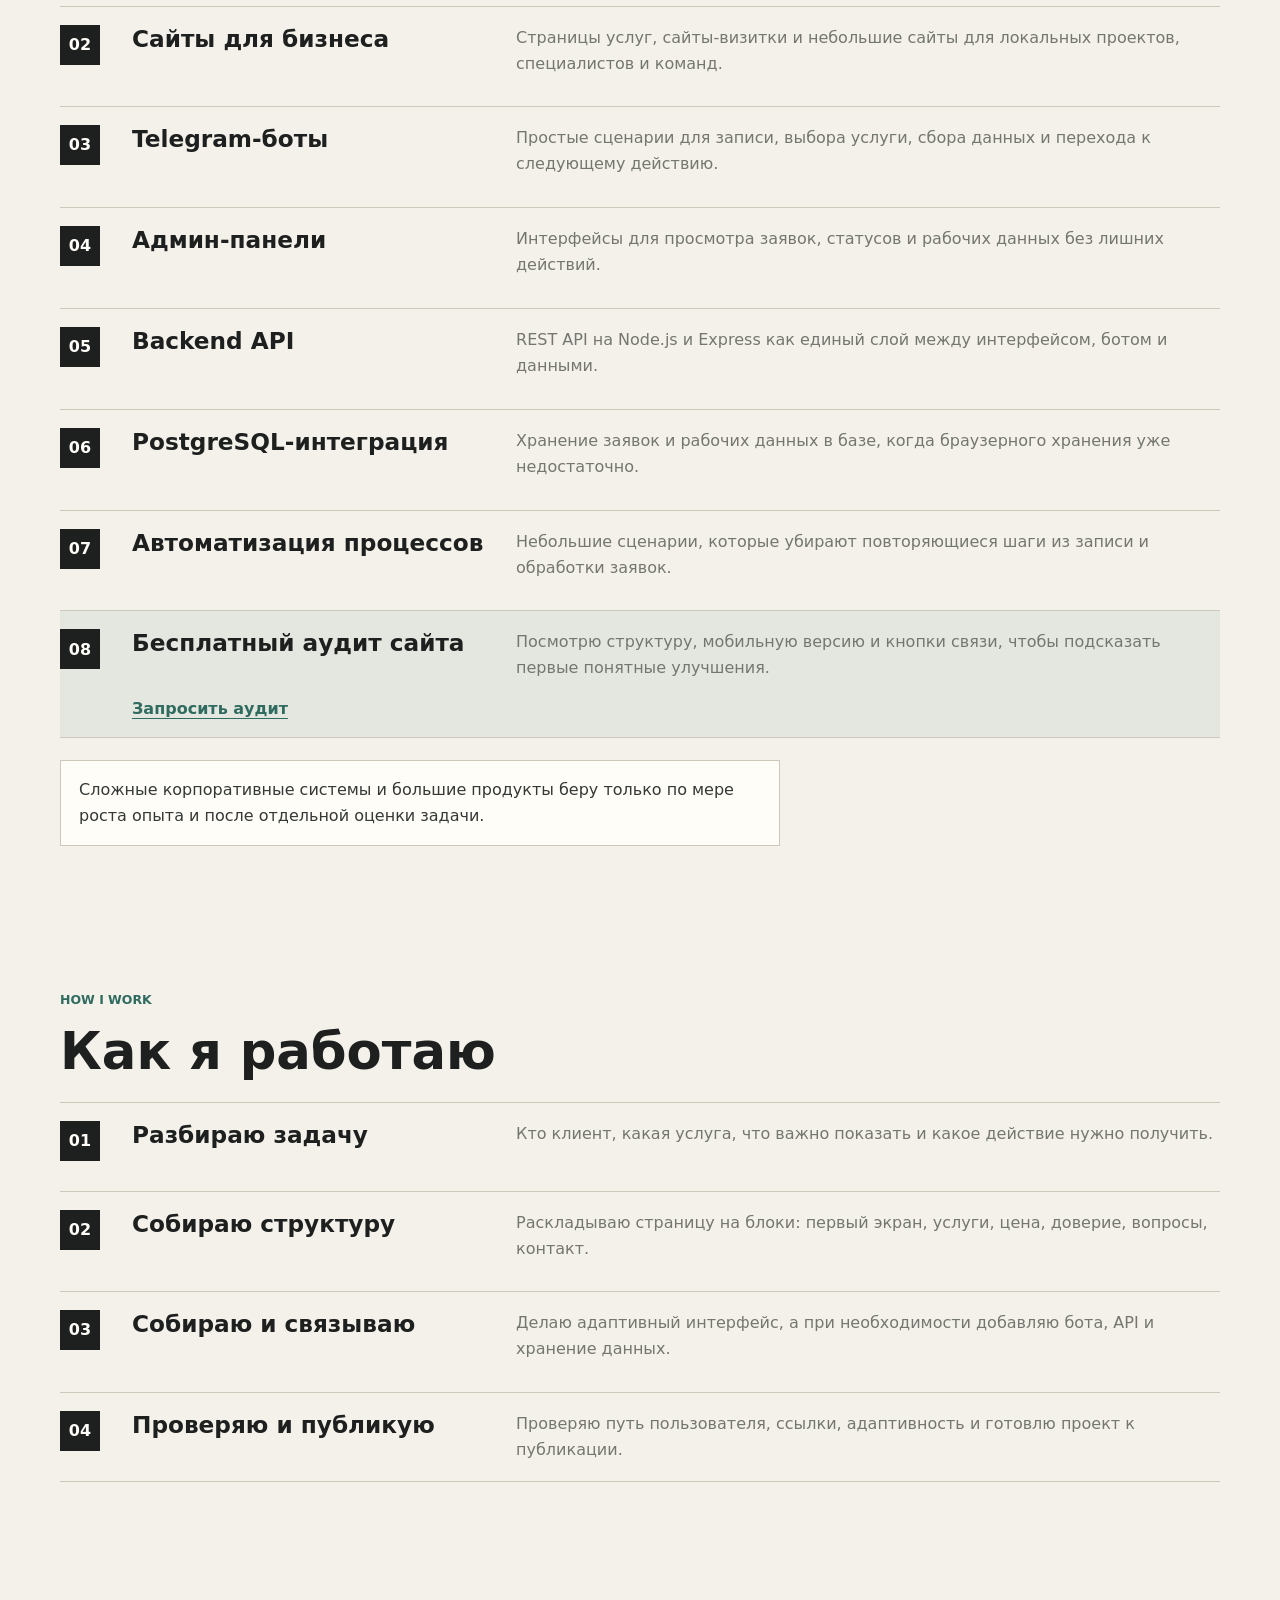
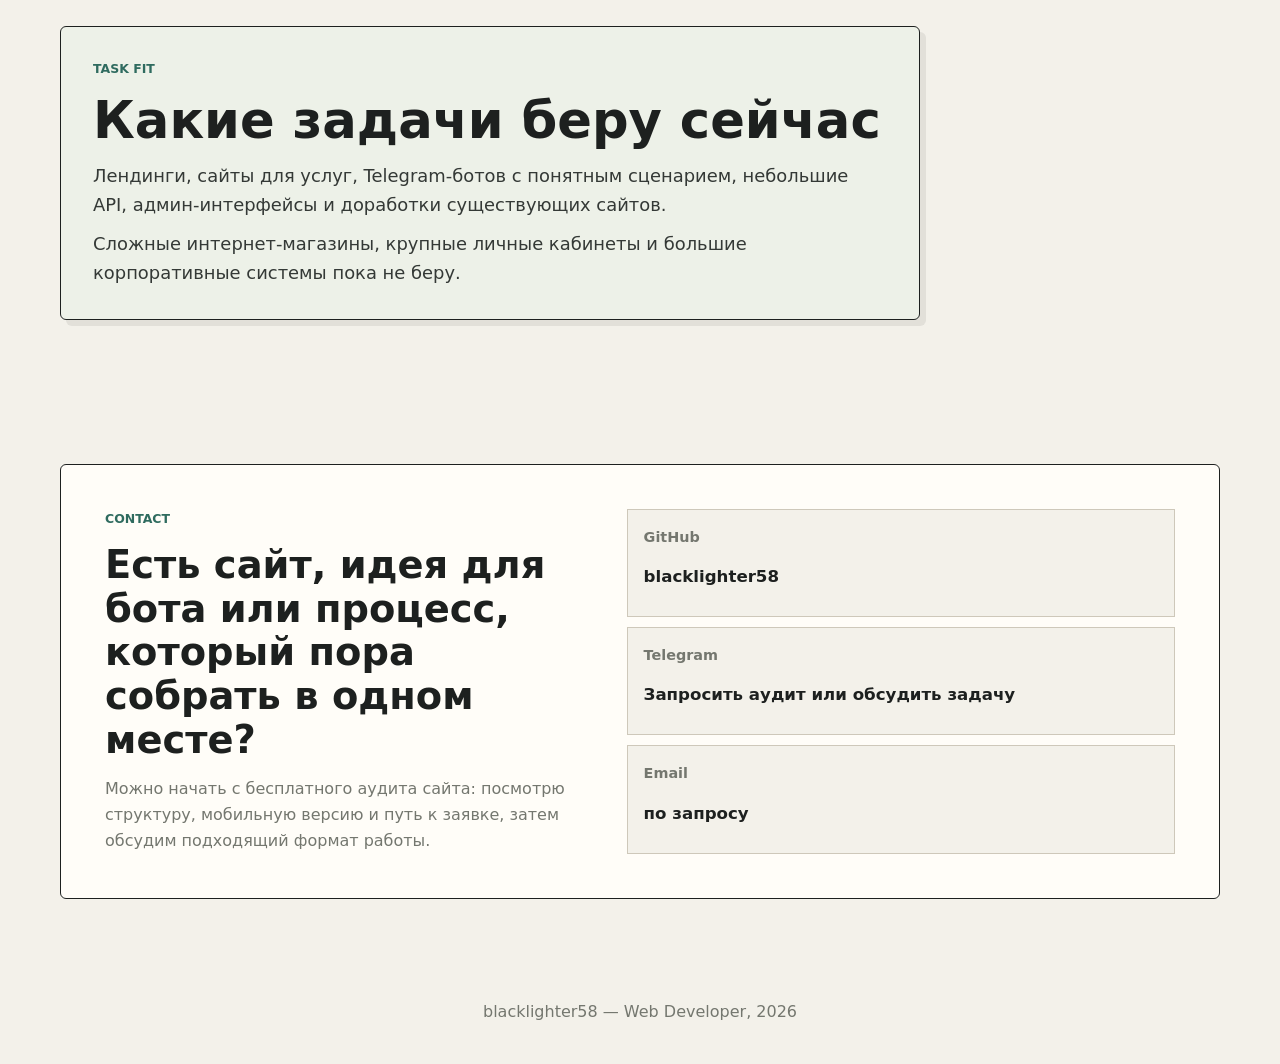
==== commit f179f782: "Refine portfolio project section and booking case" ====
--- a/index.html
+++ b/index.html
@@ -72,51 +72,21 @@
         <p>Шесть работ: сайты для разных ниш и full-stack система онлайн-записи. У каждой — своя задача, интерфейс и технический акцент.</p>
       </div>
 
-      <div class="projects-list">
+      <div class="projects-flagship">
         <article class="project-card project-card--flagship">
-          <div class="project-cover cover-booking project-system-visual">
-            <div class="cover-meta">
+          <div class="flagship-info">
+            <div class="flagship-meta">
               <span class="project-number">01</span>
-              <span>flagship</span>
-            </div>
-            <div class="booking-system-diagram" aria-label="Telegram-бот передаёт запись в REST API, затем данные сохраняются в PostgreSQL и отображаются в админ-панели.">
-              <div class="system-node system-node--bot">
-                <span>01</span>
-                <b>Telegram Bot</b>
-                <small>принимает запись</small>
-              </div>
-              <span class="system-link system-link--right" aria-hidden="true">→</span>
-              <div class="system-node system-node--api">
-                <span>02</span>
-                <b>REST API</b>
-                <small>проверяет данные</small>
-              </div>
-              <span class="system-link system-link--down" aria-hidden="true">→</span>
-              <div class="system-node system-node--database">
-                <span>03</span>
-                <b>PostgreSQL</b>
-                <small>хранит записи</small>
-              </div>
-              <span class="system-link system-link--left" aria-hidden="true">→</span>
-              <div class="system-node system-node--dashboard">
-                <span>04</span>
-                <b>Admin Dashboard</b>
-                <small>управляет заявками</small>
-              </div>
-            </div>
-            <p class="system-caption">Бот → API → данные → управление</p>
-          </div>
-
-          <div class="project-content">
-            <p class="project-type">Главный full-stack кейс</p>
+              <p>Главный full-stack кейс</p>
+            </div>
             <h3>Система онлайн-записи</h3>
-            <p>Telegram-бот для клиента, REST API, PostgreSQL и админ-панель для управления записями в одном связанном проекте.</p>
-
-            <ul class="project-facts" aria-label="Ключевые компоненты системы">
-              <li>Бот ведёт клиента по записи</li>
-              <li>API обрабатывает запросы</li>
-              <li>PostgreSQL хранит бронирования</li>
-              <li>Панель помогает управлять статусами</li>
+            <p>Telegram-бот принимает заявки, API проверяет данные, PostgreSQL хранит записи, а админ-панель помогает управлять бронированиями.</p>
+
+            <ul class="flagship-capabilities" aria-label="Возможности системы онлайн-записи">
+              <li>Telegram-бот для клиента</li>
+              <li>REST API с проверкой данных</li>
+              <li>PostgreSQL для хранения записей</li>
+              <li>Админ-панель для управления</li>
             </ul>
 
             <ul class="tech-list" aria-label="Технологии системы онлайн-записи">
@@ -127,15 +97,46 @@
               <li>Vercel</li>
             </ul>
 
-            <p class="project-note">Публичное демо Telegram-бота будет добавлено позже.</p>
+            <p class="project-note">Публичный деморежим будет добавлен позже.</p>
 
             <div class="project-actions">
               <a class="btn btn-primary" href="projects/telegram-booking-system/index.html">Подробнее о проекте</a>
-              <span class="btn btn-secondary btn-disabled" aria-disabled="true" title="Публичная ссылка на Telegram-бота ещё не добавлена">Открыть Telegram-бота</span>
-            </div>
-          </div>
-        </article>
-
+              <span class="btn btn-secondary btn-disabled" aria-disabled="true" title="Публичная ссылка на Telegram-бота ещё не добавлена">Демо Telegram-бота скоро</span>
+            </div>
+          </div>
+
+          <div class="flagship-flow-area">
+            <h3>Как это работает</h3>
+            <ol class="flagship-flow" aria-label="Путь записи через систему">
+              <li class="flow-step flow-step--bot">
+                <span class="flow-icon" aria-hidden="true"></span>
+                <strong>Telegram-бот</strong>
+                <small>Клиент выбирает услугу и время</small>
+              </li>
+              <li class="flow-arrow" aria-hidden="true">→</li>
+              <li class="flow-step flow-step--api">
+                <span class="flow-icon" aria-hidden="true"></span>
+                <strong>REST API</strong>
+                <small>Проверяет и обрабатывает запрос</small>
+              </li>
+              <li class="flow-arrow" aria-hidden="true">→</li>
+              <li class="flow-step flow-step--database">
+                <span class="flow-icon" aria-hidden="true"></span>
+                <strong>PostgreSQL</strong>
+                <small>Хранит записи и данные клиента</small>
+              </li>
+              <li class="flow-arrow" aria-hidden="true">→</li>
+              <li class="flow-step flow-step--dashboard">
+                <span class="flow-icon" aria-hidden="true"></span>
+                <strong>Админ-панель</strong>
+                <small>Помогает управлять статусами</small>
+              </li>
+            </ol>
+          </div>
+        </article>
+      </div>
+
+      <div class="projects-grid">
         <article class="project-card">
           <div class="project-cover cover-cafe">
             <div class="cover-meta">
@@ -156,7 +157,7 @@
           <div class="project-content">
             <p class="project-type">Local business</p>
             <h3>Warm Cup Landing</h3>
-            <p>Сайт для небольшой кофейни у парка: меню, часы работы, атмосфера и быстрый путь к контакту. Главная задача — передать ощущение живого места, куда хочется зайти утром за кофе.</p>
+            <p>Лендинг для кофейни: меню, атмосфера, часы работы и быстрый переход к контакту.</p>
 
             <ul class="tech-list" aria-label="Технологии проекта Warm Cup Landing">
               <li>HTML</li>
@@ -192,7 +193,7 @@
           <div class="project-content">
             <p class="project-type">Education</p>
             <h3>Exam Mentor Landing</h3>
-            <p>Лендинг для репетитора по ЕГЭ: диагностика, формат занятий, стоимость и заявка на первую встречу. Упор — спокойная структура подготовки без паники.</p>
+            <p>Лендинг для репетитора: формат занятий, стоимость и запись на первую встречу.</p>
 
             <ul class="tech-list" aria-label="Технологии проекта Exam Mentor Landing">
               <li>HTML</li>
@@ -264,7 +265,7 @@
           <div class="project-content">
             <p class="project-type">Fitness</p>
             <h3>FitCoach Landing</h3>
-            <p>Лендинг для персонального тренера: программы, недельный ритм тренировок, контроль прогресса и запись на старт. Упор — система вместо случайных упражнений.</p>
+            <p>Лендинг для тренера: программы, контроль прогресса и запись на старт.</p>
 
             <ul class="tech-list" aria-label="Технологии проекта FitCoach Landing">
               <li>HTML</li>
@@ -300,7 +301,7 @@
           <div class="project-content">
             <p class="project-type">Digital service</p>
             <h3>AI Automation Landing</h3>
-            <p>Концепт страницы для услуги автоматизации заявок: показывает, как объяснить сложную цифровую услугу простым языком для малого бизнеса.</p>
+            <p>Концепт страницы об автоматизации заявок для малого бизнеса.</p>
 
             <ul class="tech-list" aria-label="Технологии проекта AI Automation Landing">
               <li>HTML</li>
--- a/style.css
+++ b/style.css
@@ -363,13 +363,6 @@
   color: #b8d5c8;
 }
 
-.projects-list {
-  display: grid;
-  grid-template-columns: repeat(12, minmax(0, 1fr));
-  gap: var(--space-card);
-  align-items: start;
-}
-
 .project-card {
   grid-column: span 4;
   display: flex;
@@ -385,24 +378,6 @@
 .project-card:hover {
   transform: translateY(-3px);
   box-shadow: 6px 6px 0 rgba(255, 253, 248, 0.08);
-}
-
-.project-card--flagship {
-  grid-column: span 8;
-  display: grid;
-  grid-template-columns: minmax(320px, 1.12fr) minmax(0, 0.88fr);
-  align-items: stretch;
-}
-
-.project-card--flagship .project-cover {
-  min-height: 100%;
-  border-right: 1px solid rgba(29, 32, 31, 0.14);
-  border-bottom: 0;
-}
-
-.project-card:nth-child(5),
-.project-card:nth-child(6) {
-  grid-column: span 6;
 }
 
 .project-cover {
@@ -593,95 +568,225 @@
   opacity: 0.16;
 }
 
-.project-system-visual {
+.projects-flagship {
+  margin-bottom: var(--space-card);
+}
+
+.projects-grid {
+  display: grid;
+  grid-template-columns: repeat(5, minmax(0, 1fr));
+  gap: var(--space-card);
+  align-items: start;
+}
+
+.projects-grid .project-card,
+.projects-grid .project-card:nth-child(4),
+.projects-grid .project-card:nth-child(5) {
+  grid-column: auto;
+}
+
+.projects-grid .project-card:nth-child(1) .project-type { color: var(--coffee); background: #f4eadc; }
+.projects-grid .project-card:nth-child(2) .project-type { color: var(--blue); background: #edf2f7; }
+.projects-grid .project-card:nth-child(3) .project-type { color: var(--rose); background: #f7eaed; }
+.projects-grid .project-card:nth-child(4) .project-type { color: #a6532f; background: #fff1e5; }
+.projects-grid .project-card:nth-child(5) .project-type { color: var(--green); background: #edf5ef; }
+
+.projects-grid .project-cover {
+  min-height: 154px;
+  padding: 14px;
+}
+
+.projects-grid .project-content {
+  padding: 14px;
+}
+
+.projects-grid .project-content p:not(.project-type) {
+  font-size: 0.92rem;
+  line-height: 1.48;
+}
+
+.projects-grid .tech-list {
+  margin-top: 12px;
+}
+
+.projects-grid .tech-list li {
+  padding: 4px 6px;
+  font-size: 0.74rem;
+  font-weight: 800;
+}
+
+.projects-grid .project-actions {
+  padding-top: 14px;
+}
+
+.project-card--flagship {
+  grid-column: auto;
+  display: grid;
+  grid-template-columns: minmax(0, 0.44fr) minmax(0, 0.56fr);
+  align-items: stretch;
+  background: #fbf6e8;
+}
+
+.flagship-info,
+.flagship-flow-area {
+  padding: clamp(22px, 2.6vw, 34px);
+}
+
+.flagship-info {
+  display: flex;
+  flex-direction: column;
+  border-right: 1px solid rgba(29, 32, 31, 0.14);
+}
+
+.flagship-meta {
+  display: flex;
+  align-items: center;
   gap: 14px;
-  padding: 18px;
-}
-
-.booking-system-diagram {
-  display: grid;
-  grid-template-columns: minmax(0, 1fr) 28px minmax(0, 1fr);
-  grid-template-rows: auto 28px auto;
-  align-items: center;
-}
-
-.system-node {
-  display: grid;
-  gap: 3px;
-  min-height: 78px;
-  padding: 11px;
+  margin-bottom: 18px;
+  color: #5b4c8f;
+}
+
+.flagship-meta p {
+  margin: 0;
+  font-size: 0.8rem;
+  font-weight: 900;
+  line-height: 1.2;
+  text-transform: uppercase;
+}
+
+.flagship-info h3 {
+  margin-bottom: 14px;
+  font-size: clamp(1.7rem, 2.8vw, 2.55rem);
+}
+
+.flagship-info > p {
+  margin-bottom: 0;
+  color: var(--text);
+  font-size: 1rem;
+  line-height: 1.55;
+}
+
+.flagship-capabilities,
+.flagship-flow {
+  padding: 0;
+  margin: 0;
+  list-style: none;
+}
+
+.flagship-capabilities {
+  display: grid;
+  grid-template-columns: repeat(2, minmax(0, 1fr));
+  gap: 10px 16px;
+  margin-top: 22px;
+}
+
+.flagship-capabilities li {
+  display: flex;
+  gap: 8px;
+  align-items: flex-start;
+  color: var(--text);
+  font-size: 0.86rem;
+  line-height: 1.35;
+}
+
+.flagship-capabilities li::before {
+  content: "✓";
+  display: grid;
+  flex: 0 0 auto;
+  place-items: center;
+  width: 18px;
+  height: 18px;
+  border: 1px solid #6959aa;
+  border-radius: 50%;
+  color: #6959aa;
+  font-size: 0.7rem;
+  font-weight: 900;
+}
+
+.flagship-info .tech-list {
+  margin-top: 20px;
+}
+
+.flagship-info .tech-list li {
+  padding: 4px 7px;
+  font-size: 0.76rem;
+  font-weight: 800;
+}
+
+.flagship-info .project-note {
+  margin-top: 14px;
+}
+
+.flagship-info .project-actions {
+  margin-top: 20px;
+  padding-top: 0;
+}
+
+.flagship-flow-area {
+  background: rgba(255, 253, 248, 0.38);
+}
+
+.flagship-flow-area > h3 {
+  margin-bottom: 22px;
+  font-size: 1.08rem;
+}
+
+.flagship-flow {
+  display: flex;
+  gap: 10px;
+  align-items: flex-start;
+}
+
+.flow-step {
+  flex: 1 1 0;
+  min-width: 0;
+}
+
+.flow-icon {
+  display: grid;
+  place-items: center;
+  width: 56px;
+  height: 56px;
+  margin-bottom: 12px;
   border: 1px solid currentColor;
-  background: rgba(255, 253, 248, 0.68);
-}
-
-.system-node span {
-  font-size: 0.68rem;
+  border-radius: var(--radius);
+  background: #f7f5fc;
+  color: #6959aa;
+  font-size: 1.4rem;
   font-weight: 900;
 }
 
-.system-node b {
+.flow-icon::before { line-height: 1; }
+.flow-step--bot .flow-icon::before { content: "↗"; }
+.flow-step--api .flow-icon::before { content: "</>"; font-size: 1rem; }
+.flow-step--database .flow-icon::before { content: "◫"; font-size: 1.7rem; }
+.flow-step--dashboard .flow-icon::before { content: "□"; font-size: 2.15rem; }
+.flow-step--database .flow-icon { color: var(--green); background: #edf5ef; }
+.flow-step--dashboard .flow-icon { color: var(--orange); background: #fff1e5; }
+
+.flow-step strong,
+.flow-step small {
+  display: block;
+}
+
+.flow-step strong {
+  margin-bottom: 5px;
   color: var(--ink);
-  font-size: 0.9rem;
-  line-height: 1.15;
-}
-
-.system-node small {
-  color: var(--text);
-  font-size: 0.72rem;
+  font-size: 0.88rem;
   line-height: 1.25;
 }
 
-.system-node--bot { grid-column: 1; grid-row: 1; }
-.system-link--right { grid-column: 2; grid-row: 1; }
-.system-node--api { grid-column: 3; grid-row: 1; background: #f7f5fc; }
-.system-link--down { grid-column: 3; grid-row: 2; transform: rotate(90deg); }
-.system-node--database { grid-column: 3; grid-row: 3; background: #edf5ef; color: var(--green); }
-.system-link--left { grid-column: 2; grid-row: 3; transform: rotate(180deg); }
-.system-node--dashboard { grid-column: 1; grid-row: 3; background: #edf2f7; color: var(--blue); }
-
-.system-link {
+.flow-step small {
+  color: var(--muted);
+  font-size: 0.76rem;
+  line-height: 1.35;
+}
+
+.flow-arrow {
+  align-self: flex-start;
+  margin-top: 22px;
   color: var(--ink);
-  font-size: 1.1rem;
-  font-weight: 900;
-  text-align: center;
-}
-
-.system-caption {
-  margin: 0;
-  color: var(--ink);
-  font-size: 0.82rem;
-  font-weight: 900;
-  line-height: 1.25;
-}
-
-.project-card--flagship .project-content {
-  padding: 20px;
-}
-
-.project-card--flagship .project-type {
-  color: #5b4c8f;
-  background: #eeebfb;
-}
-
-.project-facts {
-  display: grid;
-  grid-template-columns: repeat(2, minmax(0, 1fr));
-  gap: 0;
-  padding: 0;
-  margin: 16px 0 0;
-  list-style: none;
-  border-top: 1px solid rgba(29, 32, 31, 0.14);
-  border-left: 1px solid rgba(29, 32, 31, 0.14);
-}
-
-.project-facts li {
-  padding: 9px;
-  border-right: 1px solid rgba(29, 32, 31, 0.14);
-  border-bottom: 1px solid rgba(29, 32, 31, 0.14);
-  color: var(--text);
-  font-size: 0.78rem;
-  font-weight: 800;
-  line-height: 1.3;
+  font-size: 1.18rem;
 }
 
 .cover-automation {
@@ -1230,8 +1335,8 @@
 }
 
 .case-section {
-  padding-top: 90px;
-  padding-bottom: 90px;
+  padding-top: clamp(64px, 7vw, 82px);
+  padding-bottom: clamp(64px, 7vw, 82px);
 }
 
 .case-heading {
@@ -1274,12 +1379,12 @@
 
 .solution-list {
   display: grid;
-  grid-template-columns: repeat(3, minmax(0, 1fr));
+  grid-template-columns: repeat(4, minmax(0, 1fr));
   border-top: 1px solid var(--ink);
 }
 
 .solution-list article {
-  min-height: 210px;
+  min-height: 184px;
   padding: 20px 20px 18px;
   border-right: 1px solid var(--line);
   border-bottom: 1px solid var(--line);
@@ -1293,9 +1398,13 @@
   background: #edf5ef;
 }
 
+.solution-list article:nth-child(3) {
+  background: #f4eadc;
+}
+
 .solution-list article:last-child {
   border-right: 0;
-  background: #f7eaed;
+  background: #e6e2f4;
 }
 
 .solution-list span,
@@ -1306,8 +1415,8 @@
 }
 
 .solution-list h3 {
-  margin: 40px 0 8px;
-  font-size: 1.3rem;
+  margin: 28px 0 8px;
+  font-size: 1.18rem;
 }
 
 .solution-list p {
@@ -1491,7 +1600,43 @@
 }
 
 .repositories-section {
-  padding-top: 100px;
+  padding-top: clamp(64px, 7vw, 82px);
+}
+
+.planned-section {
+  width: min(100% - 32px, var(--container));
+  padding-top: clamp(64px, 7vw, 82px);
+  padding-bottom: clamp(64px, 7vw, 82px);
+}
+
+.planned-list {
+  display: grid;
+  grid-template-columns: repeat(2, minmax(0, 1fr));
+  padding: 0;
+  margin: 0;
+  list-style: none;
+  border-top: 1px solid var(--ink);
+  border-left: 1px solid var(--line);
+}
+
+.planned-list li {
+  min-height: 82px;
+  padding: 16px;
+  border-right: 1px solid var(--line);
+  border-bottom: 1px solid var(--line);
+  color: var(--text);
+  font-weight: 800;
+  line-height: 1.38;
+}
+
+.planned-list li::before {
+  content: "План";
+  display: block;
+  margin-bottom: 9px;
+  color: var(--green);
+  font-size: 0.72rem;
+  font-weight: 900;
+  text-transform: uppercase;
 }
 
 .repository-list {
@@ -1612,17 +1757,8 @@
     max-width: 620px;
   }
 
-  .projects-list {
-    grid-template-columns: repeat(12, minmax(0, 1fr));
-  }
-
   .project-card,
-  .project-card--flagship,
-  .project-card:nth-child(2),
-  .project-card:nth-child(3),
-  .project-card:nth-child(4),
-  .project-card:nth-child(5),
-  .project-card:nth-child(6) {
+  .project-card--flagship {
     grid-column: span 6;
     display: flex;
     flex-direction: column;
@@ -1630,12 +1766,6 @@
 
   .project-card--flagship {
     grid-column: span 12;
-  }
-
-  .project-card--flagship .project-cover {
-    min-height: 176px;
-    border-right: 0;
-    border-bottom: 1px solid rgba(29, 32, 31, 0.14);
   }
 
   .build-list article,
@@ -1678,53 +1808,13 @@
     padding-bottom: 64px;
   }
 
-  .projects-list {
-    grid-template-columns: repeat(12, minmax(0, 1fr));
-  }
-
   .project-card,
-  .project-card--flagship,
-  .project-card:nth-child(2),
-  .project-card:nth-child(3),
-  .project-card:nth-child(4),
-  .project-card:nth-child(5),
-  .project-card:nth-child(6) {
+  .project-card--flagship {
     grid-column: span 12;
   }
 
-  .project-cover,
-  .project-card--flagship .project-cover {
+  .project-cover {
     min-height: 160px;
-  }
-
-  .booking-system-diagram {
-    grid-template-columns: 1fr;
-    grid-template-rows: auto;
-    gap: 7px;
-  }
-
-  .system-node,
-  .system-node--bot,
-  .system-node--api,
-  .system-node--database,
-  .system-node--dashboard,
-  .system-link,
-  .system-link--right,
-  .system-link--down,
-  .system-link--left {
-    grid-column: 1;
-    grid-row: auto;
-  }
-
-  .system-link,
-  .system-link--right,
-  .system-link--down,
-  .system-link--left {
-    transform: rotate(90deg);
-  }
-
-  .project-facts {
-    grid-template-columns: 1fr;
   }
 
   .build-list article,
@@ -1748,6 +1838,97 @@
   }
 }
 
+@media (min-width: 981px) and (max-width: 1200px) {
+  .projects-grid {
+    grid-template-columns: repeat(6, minmax(0, 1fr));
+  }
+
+  .projects-grid .project-card {
+    grid-column: span 2;
+  }
+
+  .projects-grid .project-card:nth-child(4) {
+    grid-column: 2 / span 2;
+  }
+}
+
+@media (max-width: 980px) {
+  .projects-grid {
+    grid-template-columns: repeat(2, minmax(0, 1fr));
+  }
+
+  .projects-grid .project-card,
+  .projects-grid .project-card:nth-child(4),
+  .projects-grid .project-card:nth-child(5) {
+    grid-column: auto;
+  }
+
+  .project-card--flagship {
+    display: flex;
+    flex-direction: column;
+  }
+
+  .flagship-info {
+    border-right: 0;
+    border-bottom: 1px solid rgba(29, 32, 31, 0.14);
+  }
+
+  .flagship-flow {
+    display: grid;
+    grid-template-columns: repeat(2, minmax(0, 1fr));
+    gap: 20px;
+  }
+
+  .flow-arrow {
+    display: none;
+  }
+}
+
+@media (max-width: 680px) {
+  .projects-grid {
+    grid-template-columns: 1fr;
+  }
+
+  .flagship-info,
+  .flagship-flow-area {
+    padding: 20px;
+  }
+
+  .flagship-capabilities {
+    grid-template-columns: 1fr;
+    gap: 9px;
+  }
+
+  .flagship-flow {
+    grid-template-columns: 1fr;
+    gap: 10px;
+  }
+
+  .flow-arrow {
+    display: block;
+    align-self: auto;
+    width: fit-content;
+    margin: 0 0 0 20px;
+    transform: rotate(90deg);
+  }
+
+  .flow-step {
+    display: grid;
+    grid-template-columns: 56px minmax(0, 1fr);
+    column-gap: 12px;
+    align-items: start;
+  }
+
+  .flow-icon {
+    grid-row: span 2;
+    margin: 0;
+  }
+
+  .flow-step strong {
+    margin-top: 3px;
+  }
+}
+
 @media (max-width: 980px) {
   .case-hero,
   .case-two-column {
@@ -1764,7 +1945,7 @@
   }
 
   .solution-list article:last-child {
-    border-right: 1px solid var(--line);
+    border-right: 0;
   }
 
   .booking-flow {
@@ -1808,7 +1989,8 @@
 
   .solution-list,
   .feature-list,
-  .booking-flow {
+  .booking-flow,
+  .planned-list {
     grid-template-columns: 1fr;
   }
 
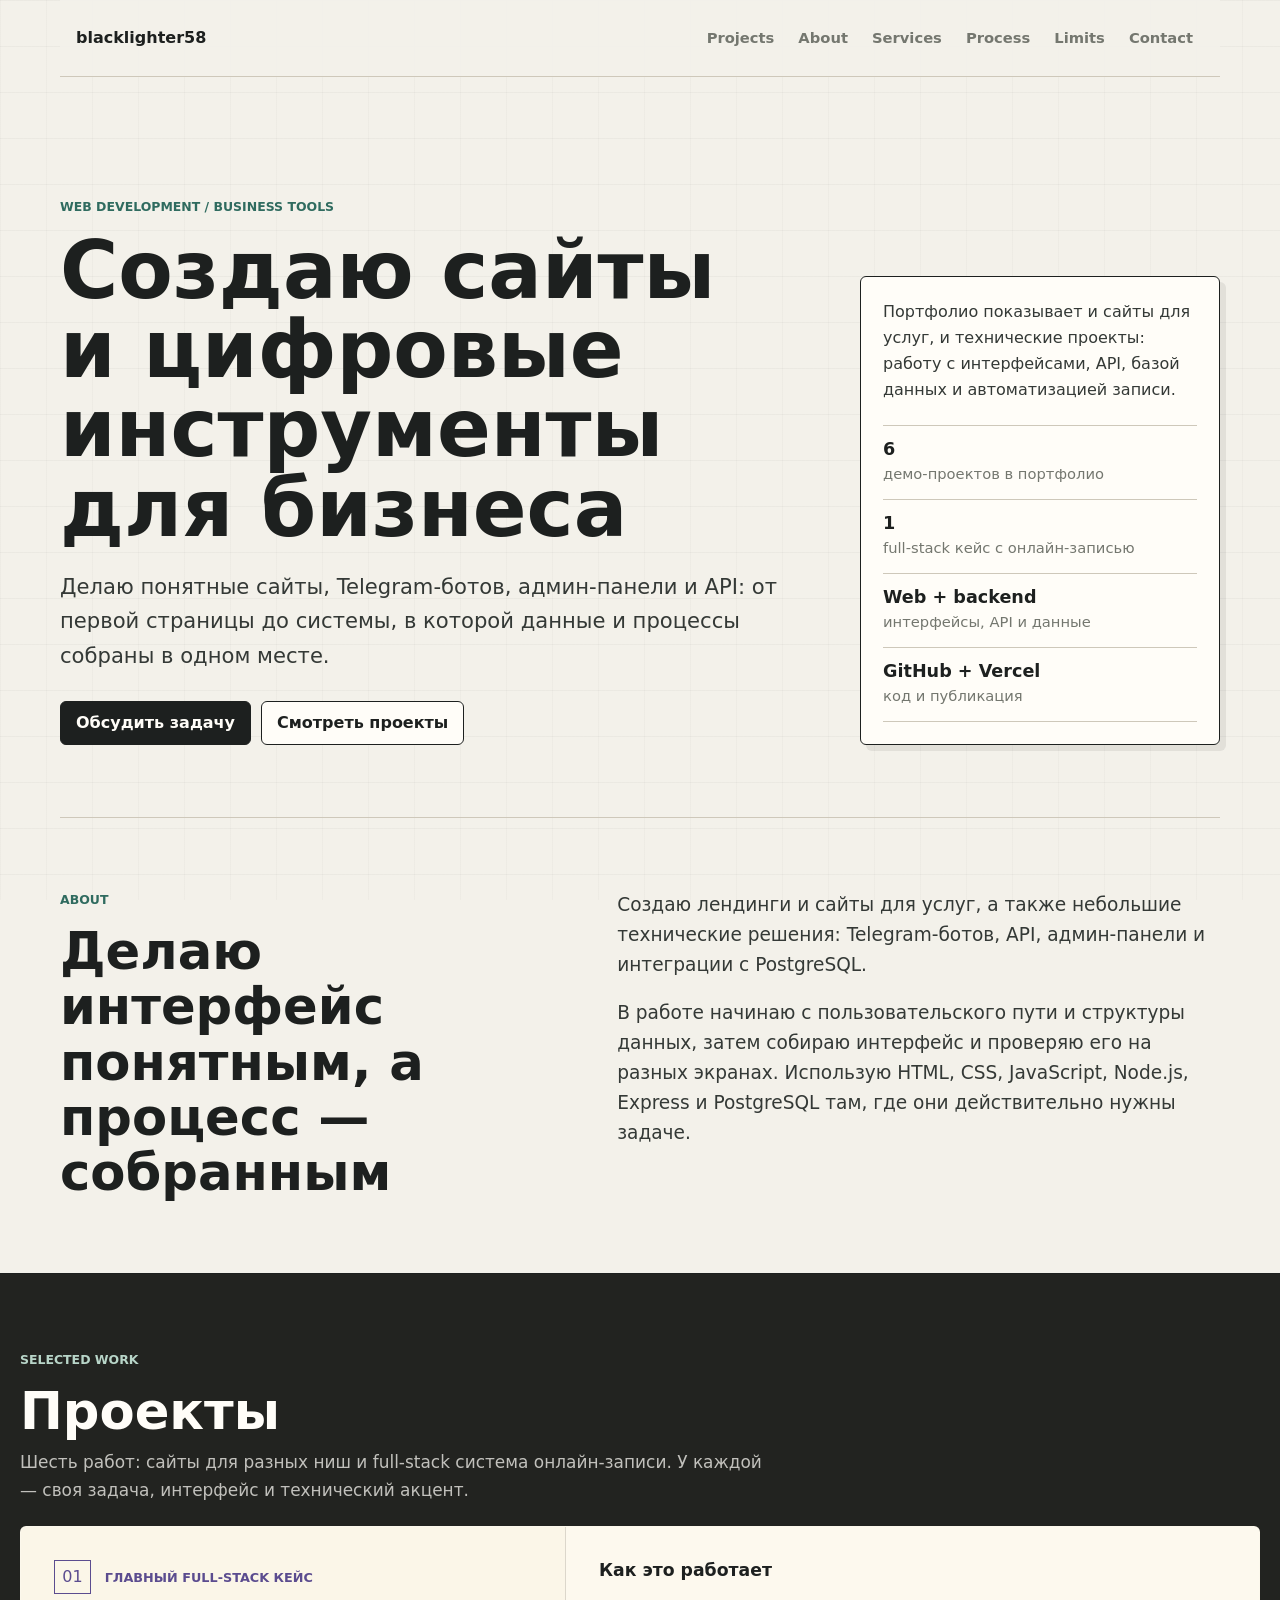
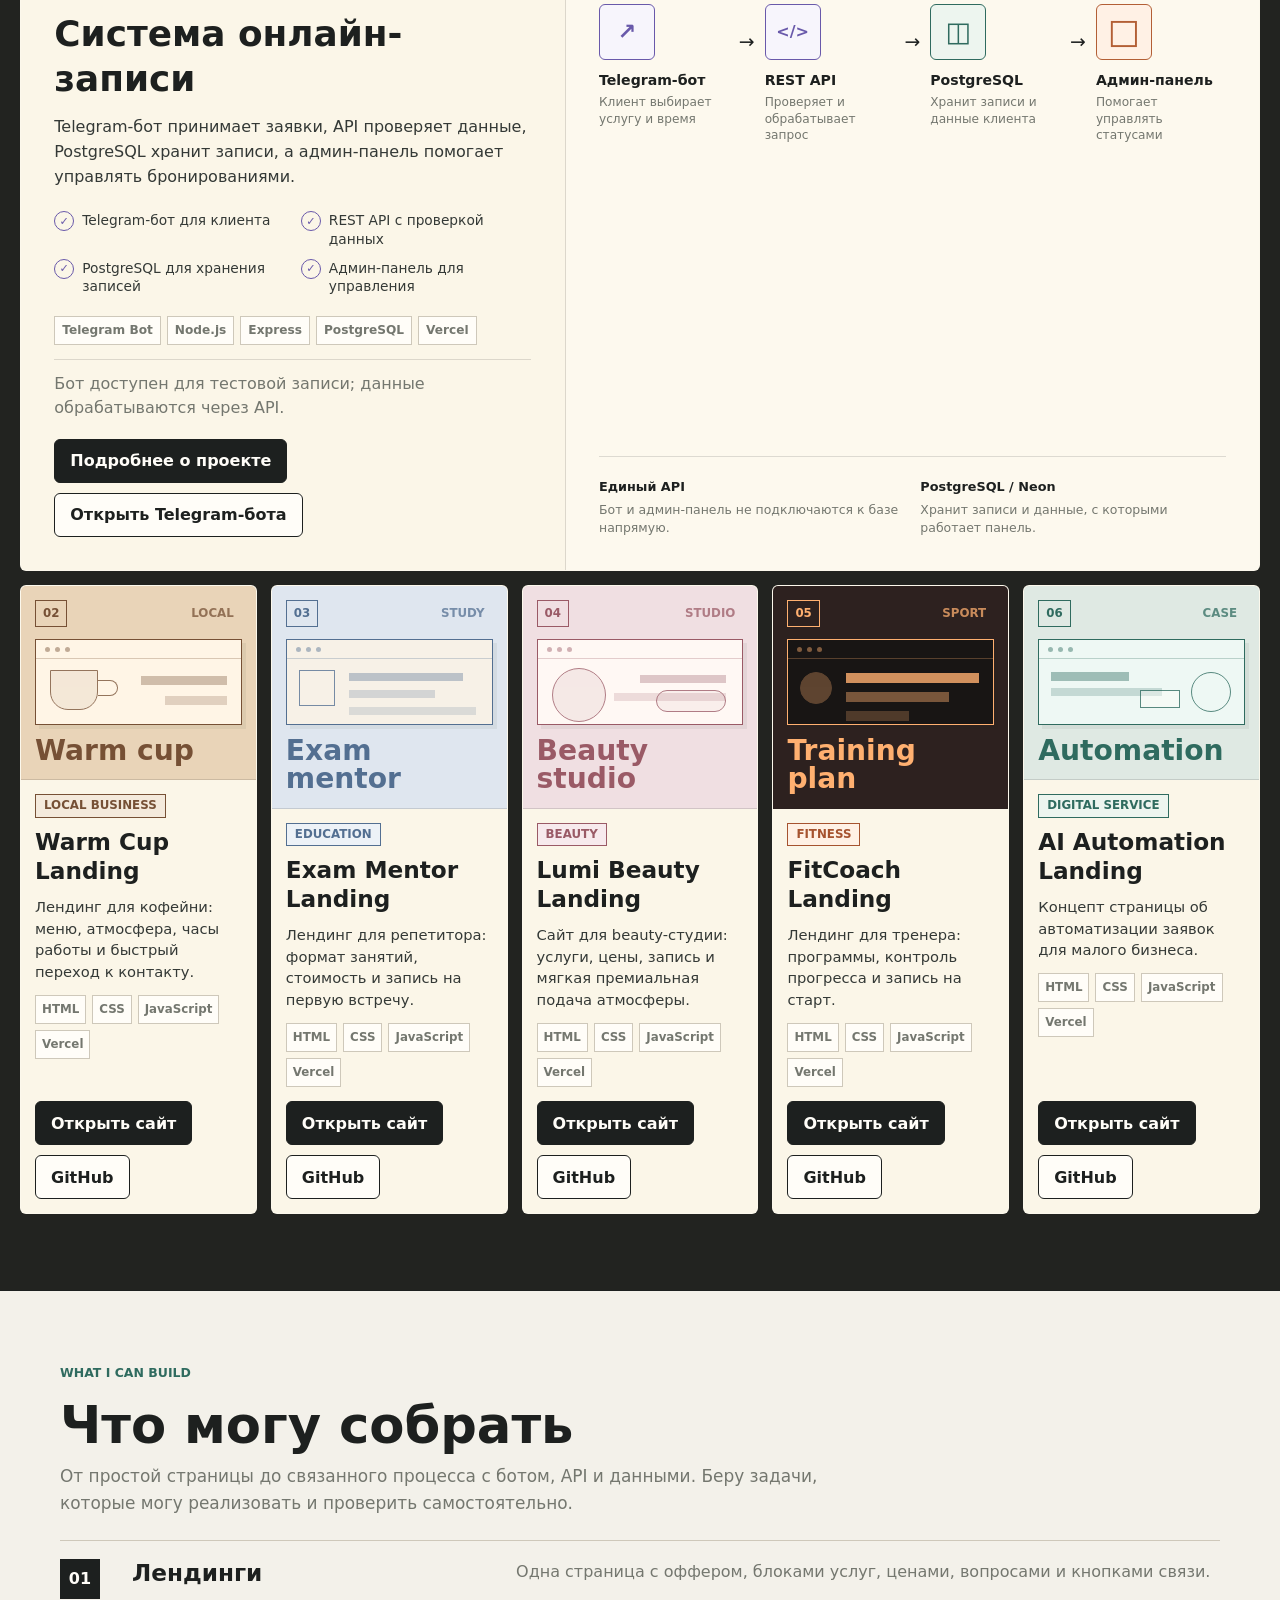
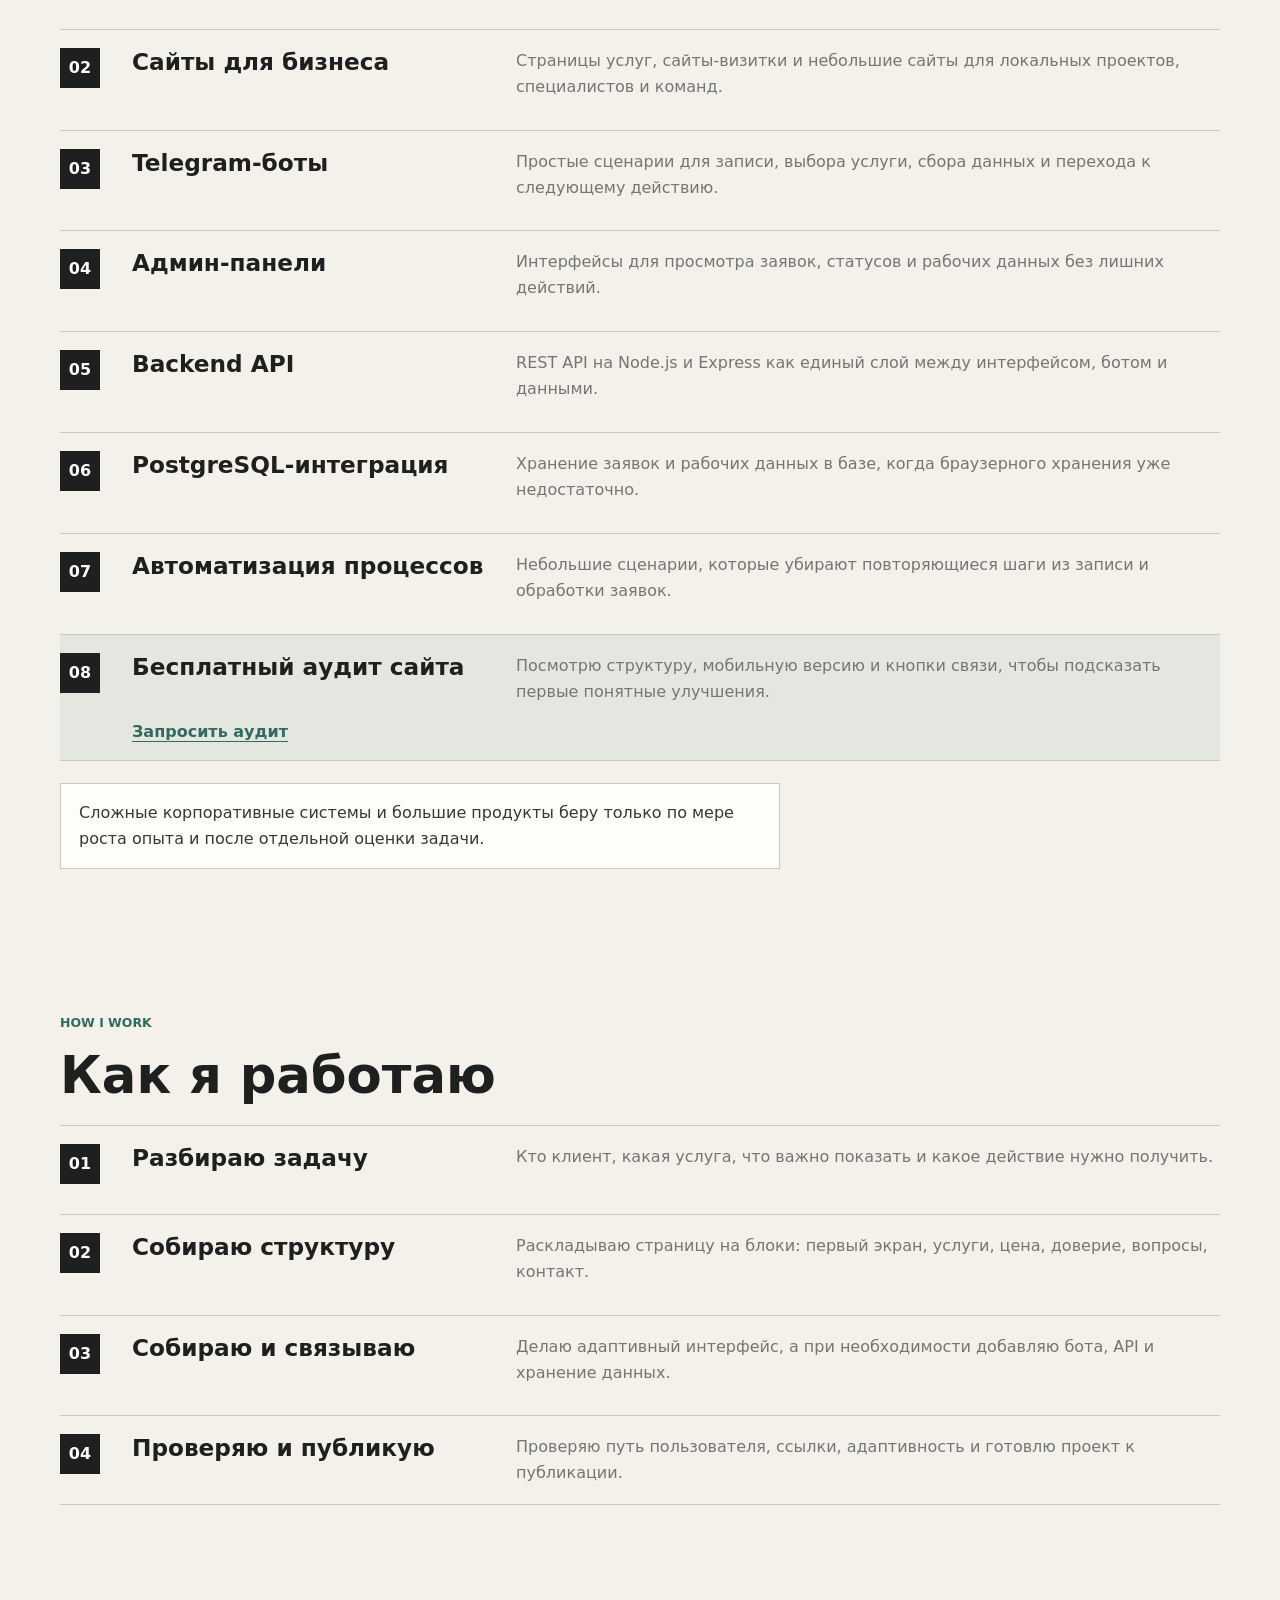
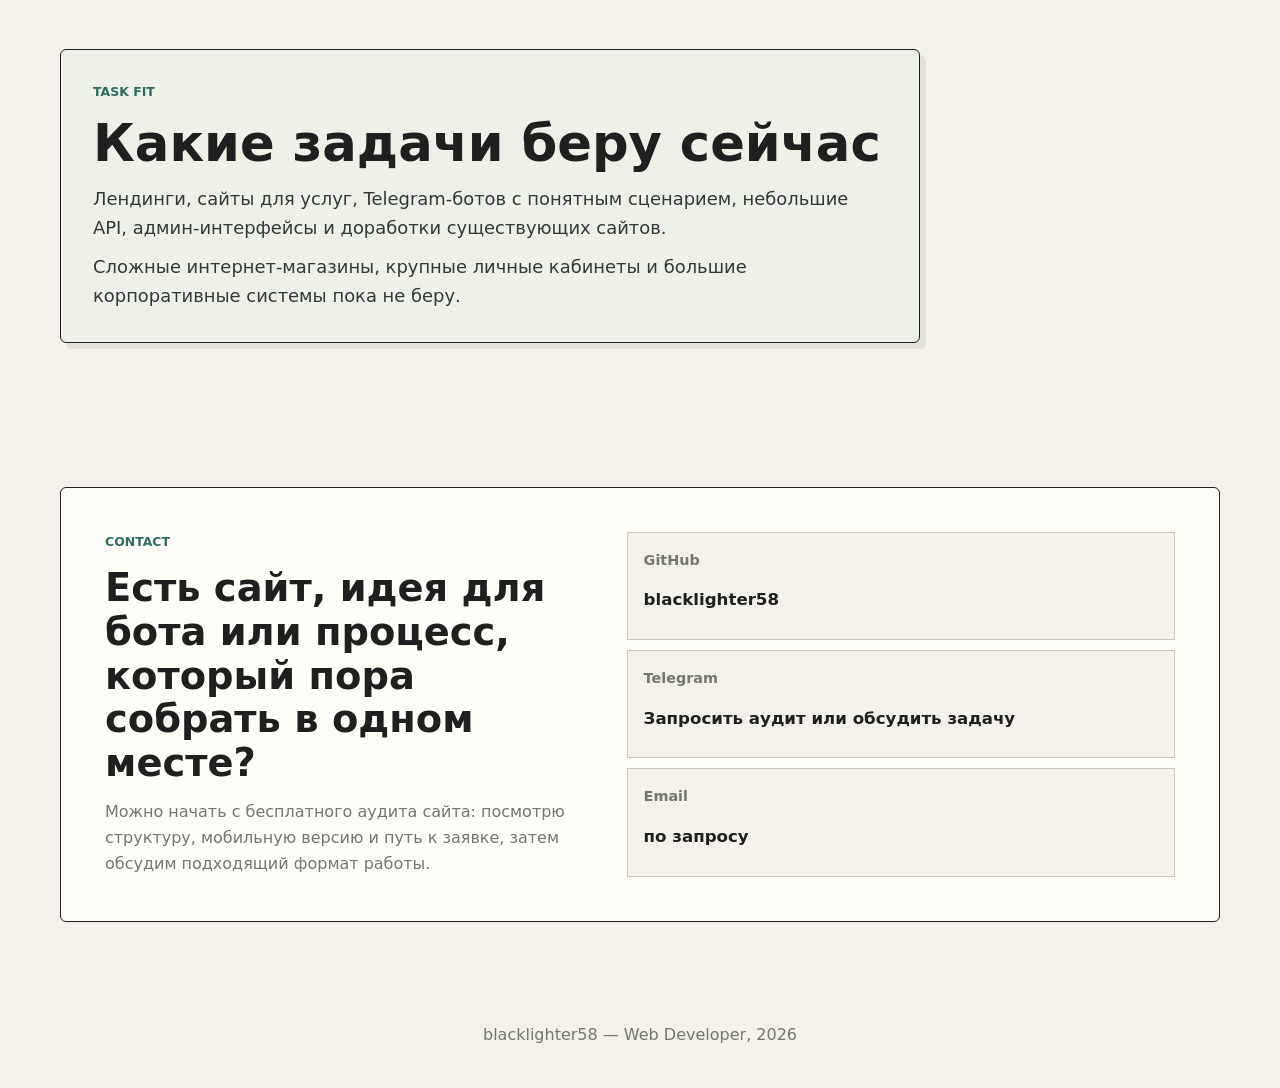
==== commit 7e3c81c0: "Refine booking project presentation" ====
--- a/index.html
+++ b/index.html
@@ -97,11 +97,11 @@
               <li>Vercel</li>
             </ul>
 
-            <p class="project-note">Публичный деморежим будет добавлен позже.</p>
+            <p class="project-note">Бот доступен для тестовой записи; данные обрабатываются через API.</p>
 
             <div class="project-actions">
               <a class="btn btn-primary" href="projects/telegram-booking-system/index.html">Подробнее о проекте</a>
-              <span class="btn btn-secondary btn-disabled" aria-disabled="true" title="Публичная ссылка на Telegram-бота ещё не добавлена">Демо Telegram-бота скоро</span>
+              <a class="btn btn-secondary" href="https://t.me/booking_desk_demo_bot" target="_blank" rel="noreferrer">Открыть Telegram-бота</a>
             </div>
           </div>
 
@@ -132,6 +132,16 @@
                 <small>Помогает управлять статусами</small>
               </li>
             </ol>
+            <div class="flagship-flow-note" aria-label="Связь компонентов системы">
+              <div>
+                <strong>Единый API</strong>
+                <span>Бот и админ-панель не подключаются к базе напрямую.</span>
+              </div>
+              <div>
+                <strong>PostgreSQL / Neon</strong>
+                <span>Хранит записи и данные, с которыми работает панель.</span>
+              </div>
+            </div>
           </div>
         </article>
       </div>
--- a/style.css
+++ b/style.css
@@ -576,13 +576,14 @@
   display: grid;
   grid-template-columns: repeat(5, minmax(0, 1fr));
   gap: var(--space-card);
-  align-items: start;
+  align-items: stretch;
 }
 
 .projects-grid .project-card,
 .projects-grid .project-card:nth-child(4),
 .projects-grid .project-card:nth-child(5) {
   grid-column: auto;
+  height: 100%;
 }
 
 .projects-grid .project-card:nth-child(1) .project-type { color: var(--coffee); background: #f4eadc; }
@@ -723,6 +724,8 @@
 }
 
 .flagship-flow-area {
+  display: flex;
+  flex-direction: column;
   background: rgba(255, 253, 248, 0.38);
 }
 
@@ -787,6 +790,32 @@
   margin-top: 22px;
   color: var(--ink);
   font-size: 1.18rem;
+}
+
+.flagship-flow-note {
+  display: grid;
+  grid-template-columns: repeat(2, minmax(0, 1fr));
+  gap: 16px;
+  margin-top: auto;
+  padding-top: 20px;
+  border-top: 1px solid rgba(29, 32, 31, 0.14);
+}
+
+.flagship-flow-note strong,
+.flagship-flow-note span {
+  display: block;
+}
+
+.flagship-flow-note strong {
+  margin-bottom: 4px;
+  color: var(--ink);
+  font-size: 0.8rem;
+}
+
+.flagship-flow-note span {
+  color: var(--muted);
+  font-size: 0.78rem;
+  line-height: 1.42;
 }
 
 .cover-automation {
@@ -1286,15 +1315,21 @@
 }
 
 .case-summary {
-  padding: clamp(20px, 3vw, 30px);
-  border: 1px solid var(--ink);
-  background: #e6e2f4;
-  box-shadow: 8px 8px 0 rgba(29, 32, 31, 0.08);
+  align-self: start;
+  padding: clamp(18px, 2.4vw, 26px);
+  border: 1px solid rgba(29, 32, 31, 0.72);
+  background: #ece8f1;
+  box-shadow: 5px 5px 0 rgba(29, 32, 31, 0.07);
+}
+
+.case-summary .label {
+  margin-bottom: 12px;
 }
 
 .case-summary ol {
   display: grid;
-  gap: 16px;
+  gap: 0;
+  margin: 0;
   counter-reset: component;
 }
 
@@ -1302,6 +1337,8 @@
   display: grid;
   grid-template-columns: 36px minmax(0, 1fr);
   gap: 10px;
+  padding: 12px 0;
+  border-top: 1px solid rgba(29, 32, 31, 0.14);
   align-items: start;
   counter-increment: component;
 }
@@ -1879,6 +1916,10 @@
     gap: 20px;
   }
 
+  .flagship-flow-note {
+    margin-top: 24px;
+  }
+
   .flow-arrow {
     display: none;
   }
@@ -1902,6 +1943,11 @@
   .flagship-flow {
     grid-template-columns: 1fr;
     gap: 10px;
+  }
+
+  .flagship-flow-note {
+    grid-template-columns: 1fr;
+    gap: 12px;
   }
 
   .flow-arrow {
